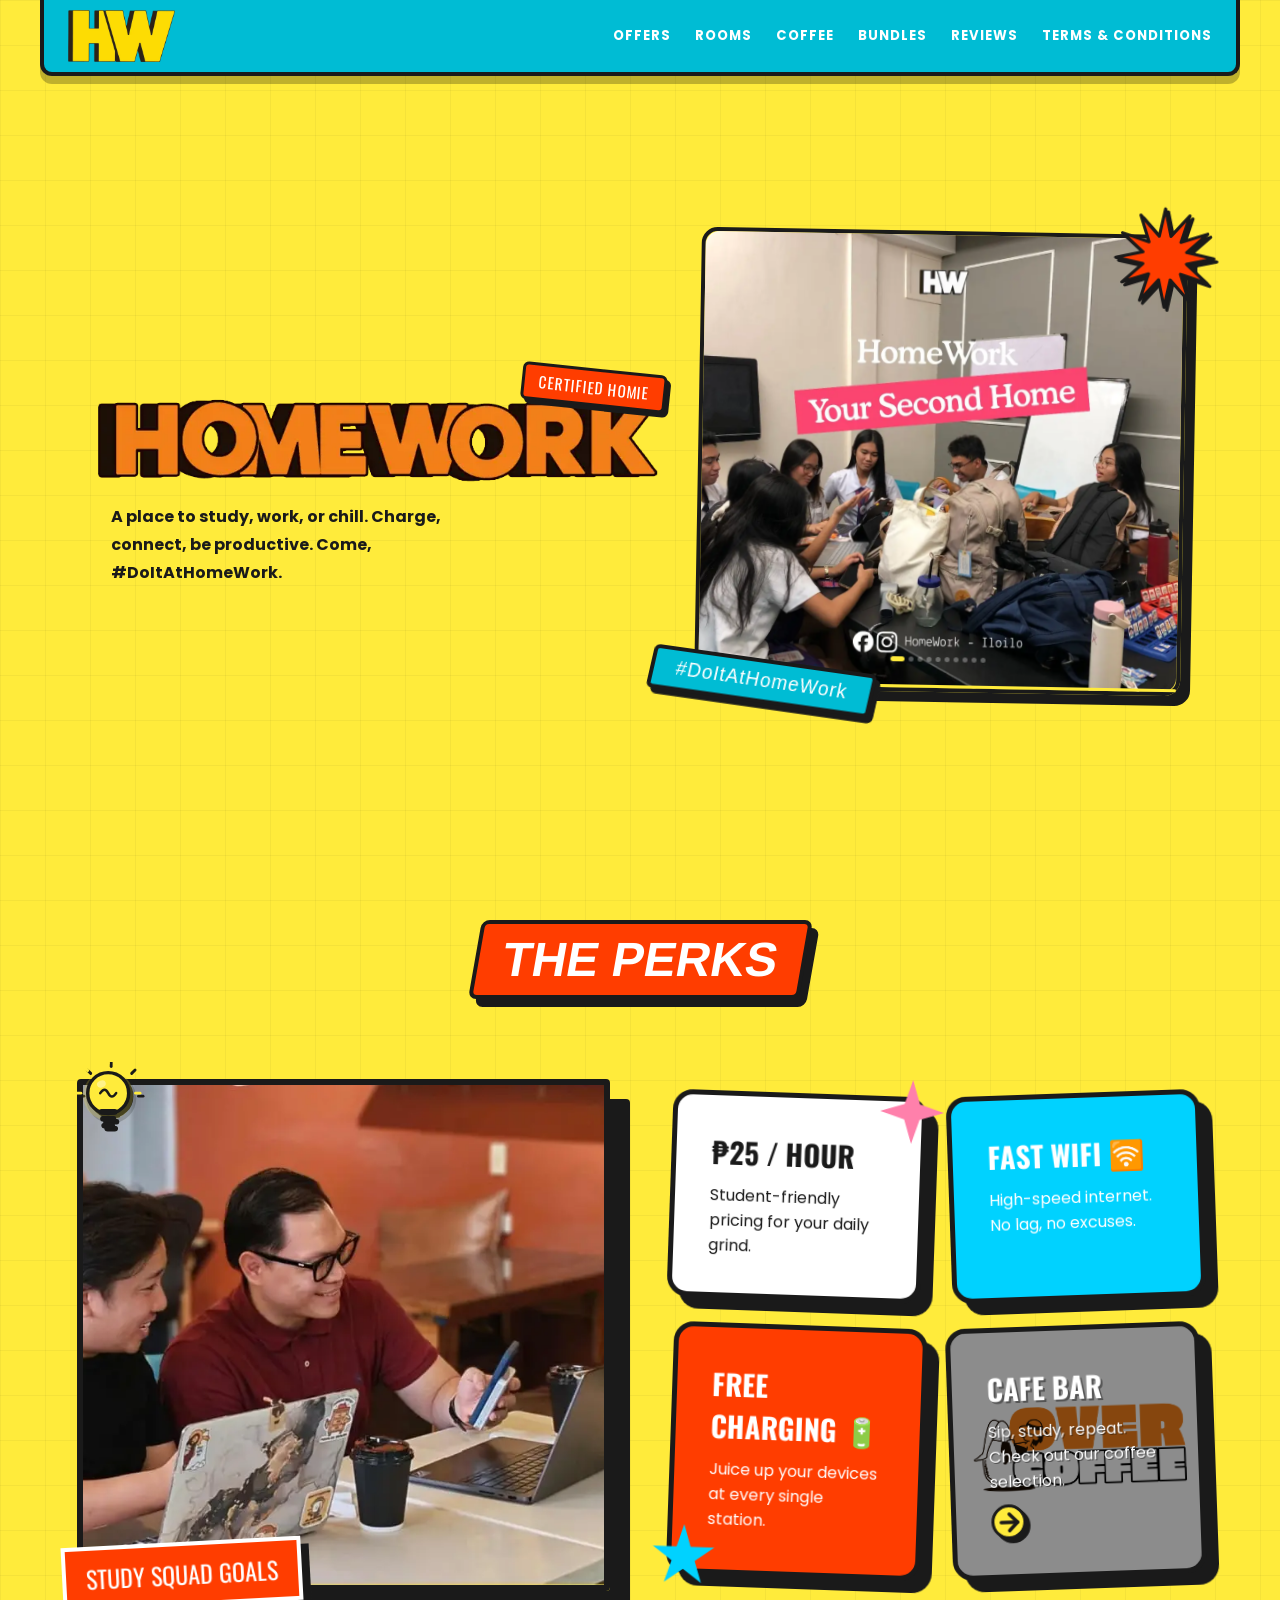
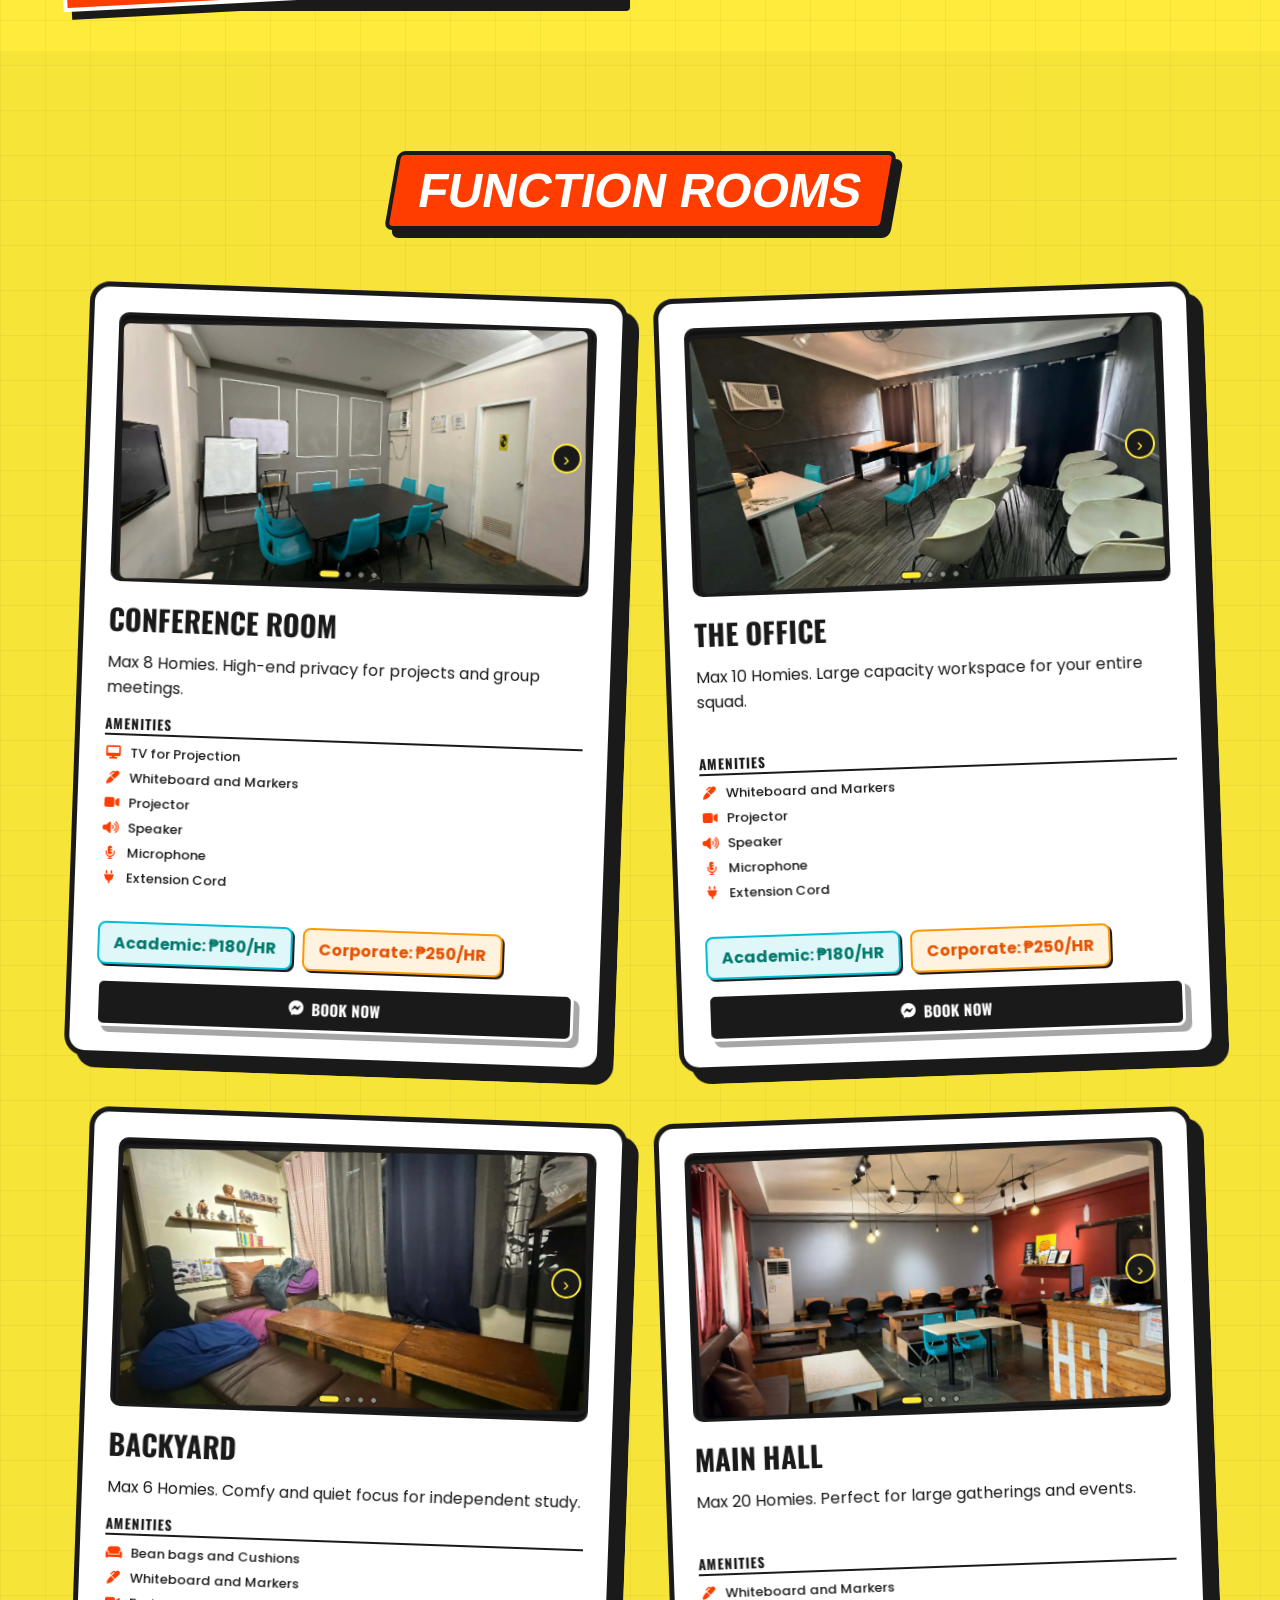
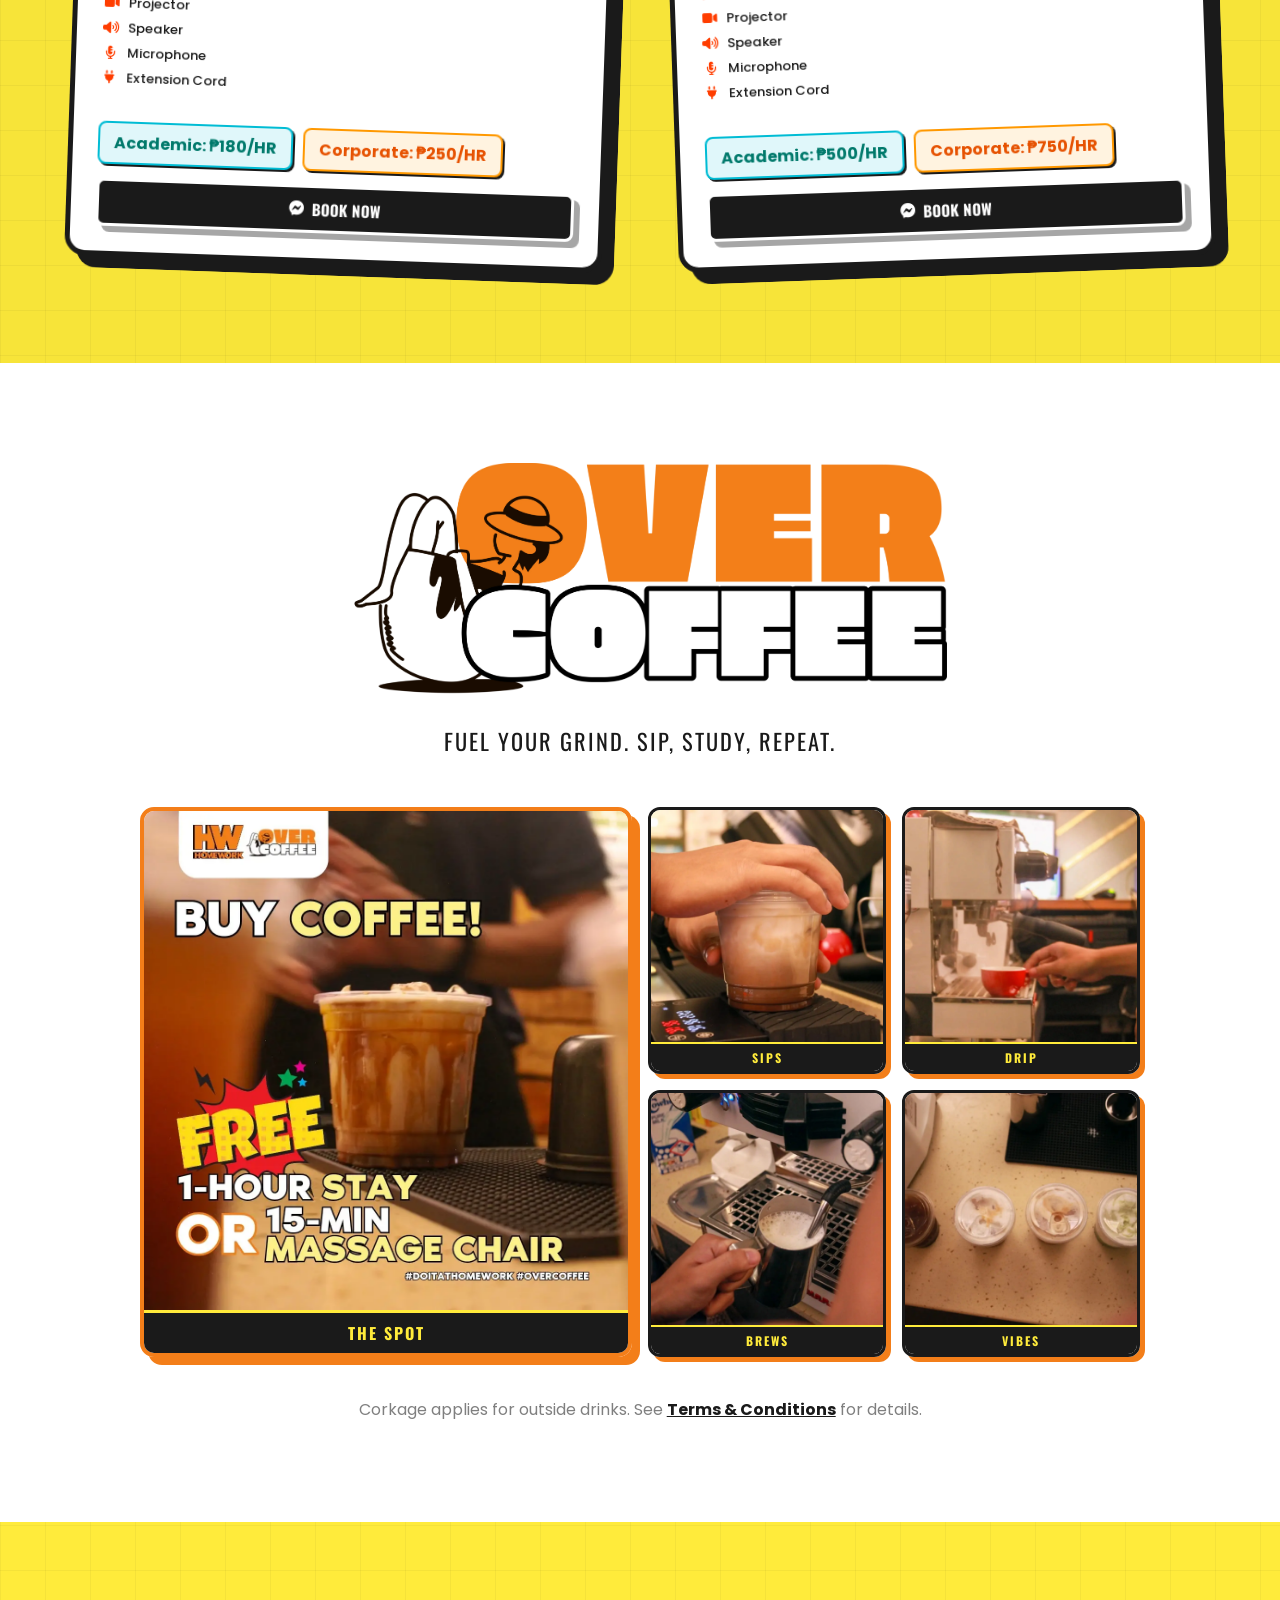
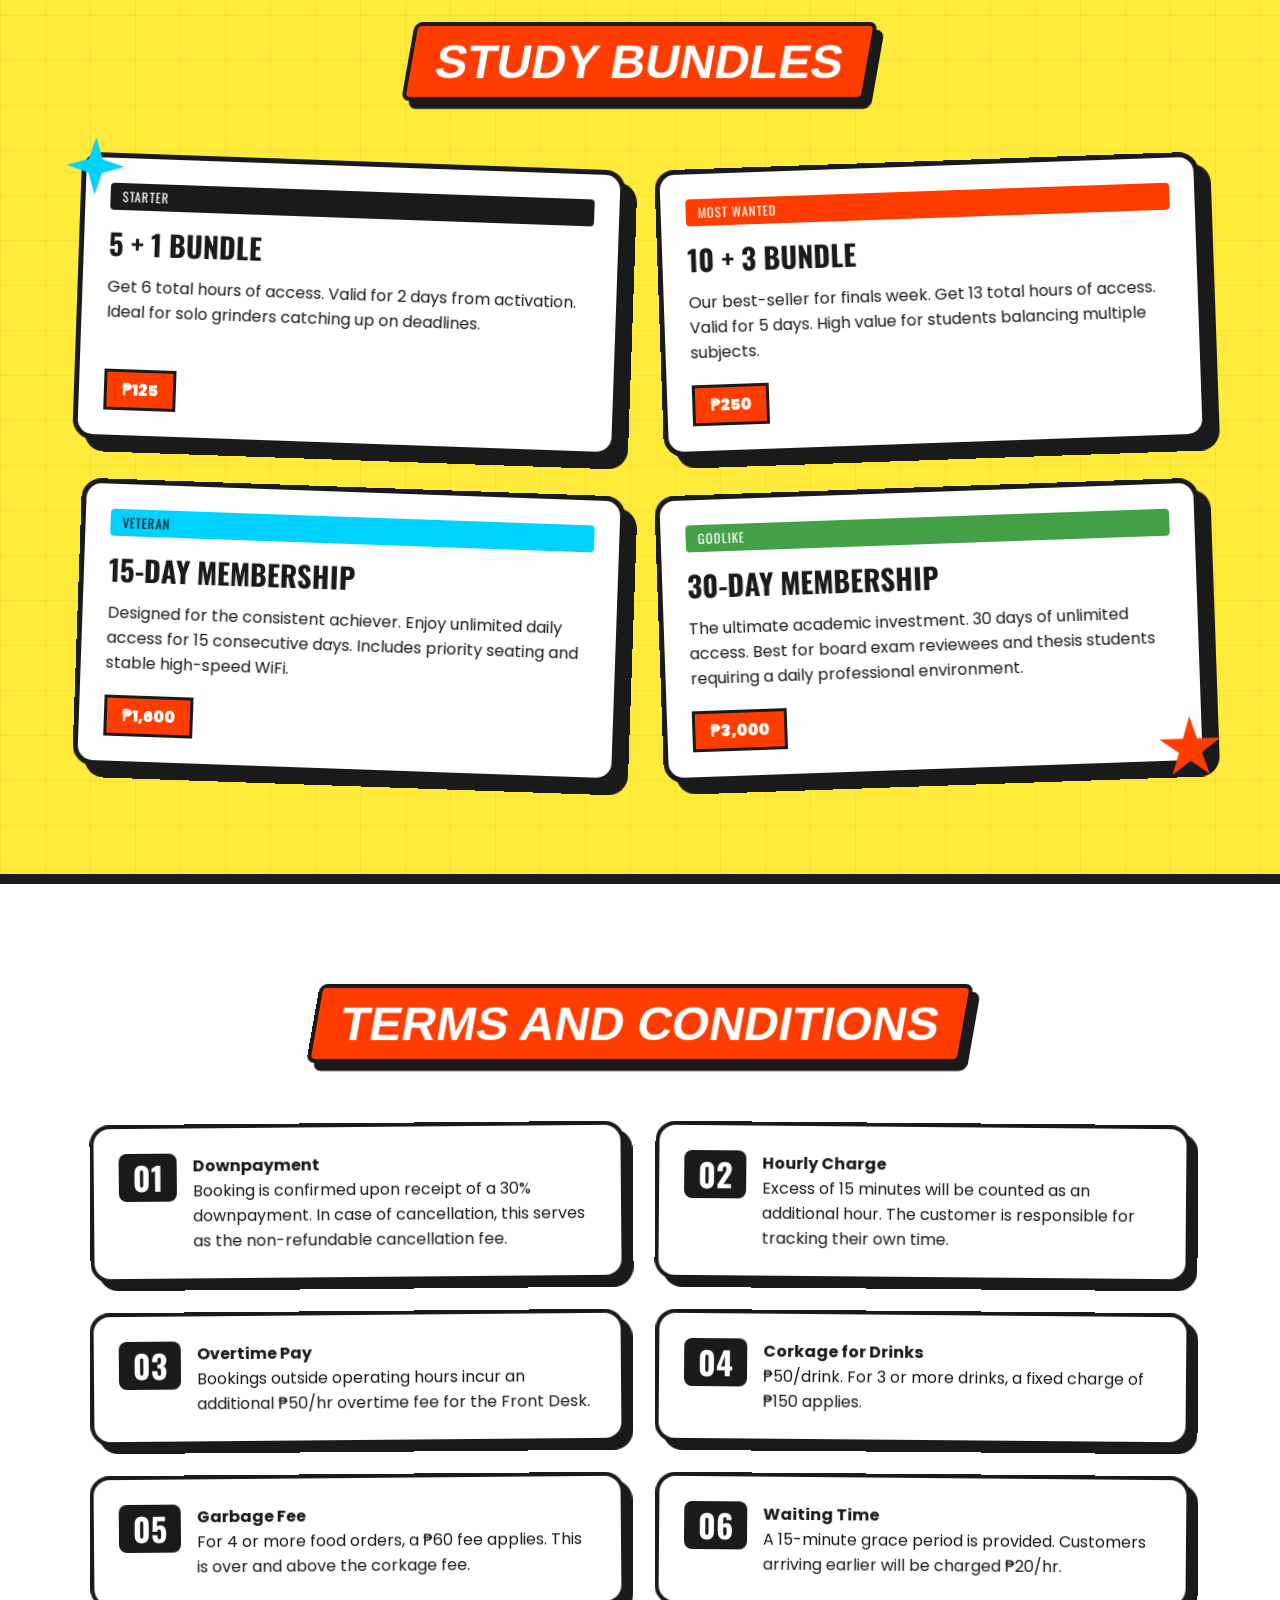
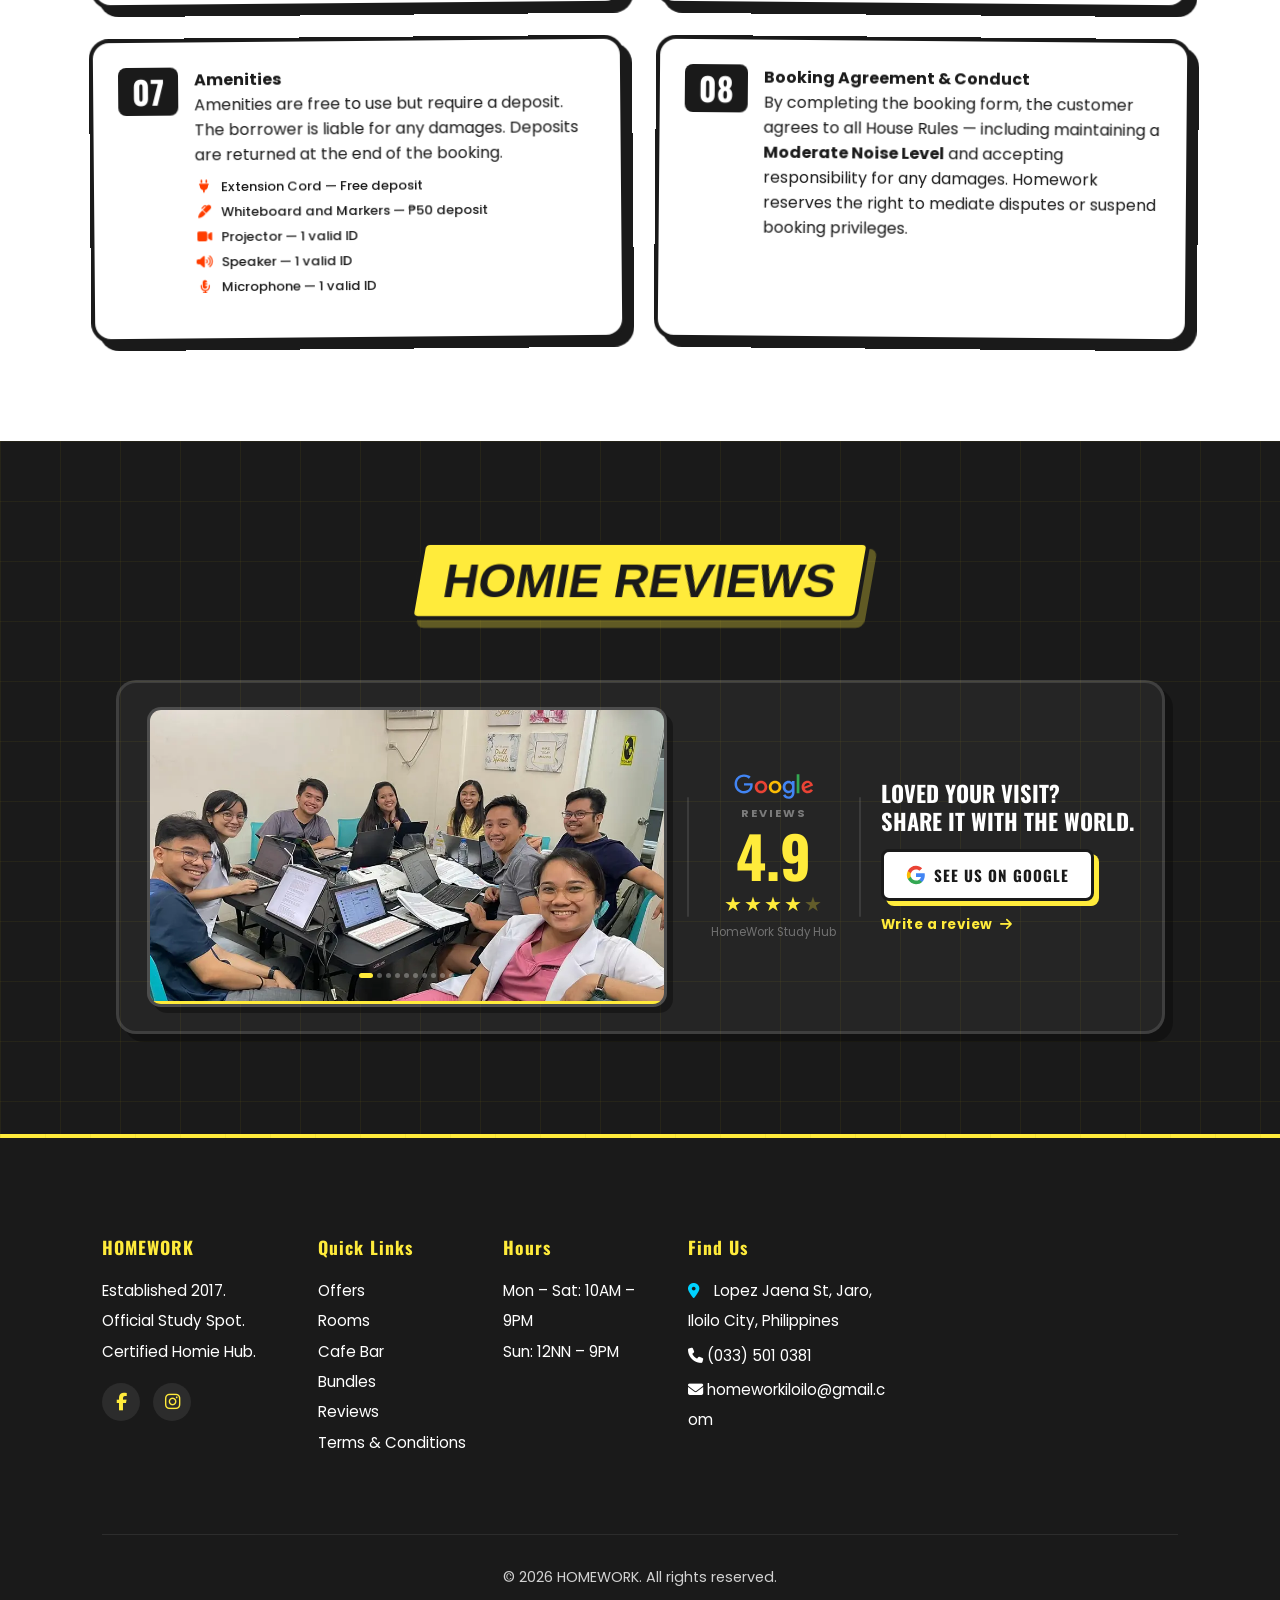
==== index.html @ d554a306 "test: book now links" ====
<!DOCTYPE html>
<html lang="en">
<head>
    <meta charset="UTF-8">
    <meta name="viewport" content="width=device-width, initial-scale=1.0">
    <title>HomeWork Iloilo | Study Hub & Work Space</title>
 
    <!-- SEO -->
    <meta name="description" content="HomeWork Iloilo — Your official study spot in Jaro, Iloilo City. ₱25/hr WiFi, function rooms, study bundles, and cafe bar. Open Mon–Sat 10AM–9PM.">
    <meta name="keywords" content="study hub Iloilo, study cafe Iloilo, function room Jaro, HomeWork Iloilo, study spot Iloilo">
    <meta name="robots" content="index, follow">
    <meta name="theme-color" content="#ffeb3b">
    <link rel="canonical" href="https://homeworkiloilo.netlify.app/">
 
    <!-- Open Graph -->
    <meta property="og:title" content="HomeWork Iloilo | Study Hub & Work Space — Jaro, Iloilo City">
    <meta property="og:description" content="Your official study spot in Jaro, Iloilo City. ₱25/hr, fiber WiFi, function rooms & cafe bar.">
    <meta property="og:url" content="https://homeworkiloilo.netlify.app/">
    <meta property="og:type" content="website">
    <meta property="og:image" content="https://homeworkiloilo.netlify.app/img/perks.webp">
    <meta property="og:image:width" content="1200">
    <meta property="og:image:height" content="630">
 
    <!-- WebP for Chromium browsers (Brave, Chrome, Edge) -->
    <link rel="icon" href="img/favicon-192.webp" type="image/webp" sizes="192x192">
    <!-- PNG fallback for Firefox and Safari -->
    <link rel="icon" href="img/favicon-192.png" type="image/png" sizes="192x192">
    <!-- Apple devices home screen -->
    <link rel="apple-touch-icon" href="img/favicon-180.png">

    <!-- Fonts & Styles -->
    <link rel="preconnect" href="https://fonts.googleapis.com">
    <link rel="preconnect" href="https://fonts.gstatic.com" crossorigin>
    <link rel="preconnect" href="https://cdnjs.cloudflare.com">
    <link href="https://fonts.googleapis.com/css2?family=Oswald:wght@700&family=Poppins:wght@400;700;900&display=swap" rel="stylesheet">
    <link rel="stylesheet" href="style.css">
    <link rel="stylesheet" href="https://cdnjs.cloudflare.com/ajax/libs/font-awesome/6.4.0/css/all.min.css">
    <link rel="preload" as="image" href="img/hero1.webp">

    <!-- Schema.org Structured Data -->
    <script type="application/ld+json">
    {
      "@context": "https://schema.org",
      "@type": "LocalBusiness",
      "name": "HomeWork Study Hub",
      "image": "https://homeworkiloilo.netlify.app/img/perks.webp",
      "url": "https://homeworkiloilo.netlify.app/",
      "telephone": "(033) 501 0381",
      "address": {
        "@type": "PostalAddress",
        "streetAddress": "Lopez Jaena St",
        "addressLocality": "Jaro",
        "addressRegion": "Iloilo City",
        "addressCountry": "PH"
      },
      "openingHours": ["Mo-Sa 10:00-21:00", "Su 12:00-21:00"],
      "priceRange": "₱",
      "aggregateRating": {
        "@type": "AggregateRating",
        "reviewCount": "164",
        "ratingValue": "4.9",
        "bestRating": "5"
      },
      "sameAs": [
        "https://www.facebook.com/HomeWorkIloilo/",
        "https://www.instagram.com/homeworkiloilo"
      ]
    }
    </script>
</head>
<body>
 
    <!-- ═══ UNIFIED HEADER BAR ═══ -->
    <header class="site-header">
        <div class="header-inner">
            <a href="#" class="main-logo-link"><img src="img/logo.webp" alt="Homework Iloilo" class="main-logo-img" width="160" height="50"></a>
 
            <!-- Hamburger (mobile only) -->
            <button class="nav-toggle" aria-label="Toggle navigation" aria-expanded="false">
                <span></span><span></span><span></span>
            </button>
 
            <!-- Desktop nav links -->
            <nav class="nav-container">
                <a href="#offers">Offers</a>
                <a href="#rooms">Rooms</a>
                <a href="#cafe">Coffee</a>
                <a href="#bundles">Bundles</a>
                <a href="#reviews">Reviews</a>
                <a href="#terms">Terms &amp; Conditions</a>
            </nav>
        </div>
    </header>
 
    <!-- ═══ HERO ═══ -->
    <section class="hero">
 
        <!-- Left: text panel -->
        <div class="hero-text-panel">
            <div class="title-wrapper">
                <img src="img/homework-title.webp" alt="HOMEWORK" class="certified-title-img" fetchpriority="high" width="600" height="180">
                <span class="sub-badge">Certified Homie</span>
            </div>
            <p class="hero-description">A place to study, work, or chill. Charge, connect, be productive. Come, #DoItAtHomeWork.</p>
        </div>
 
        <!-- Right: hero carousel (reuses homie-carousel JS automatically) -->
        <div class="hero-carousel-panel">
            <div class="homie-carousel hero-carousel">
                <!-- 12-pointed star deco — pinned to top-right corner of carousel -->
                <svg class="deco deco-star-12" aria-hidden="true" viewBox="0 0 100 100" xmlns="http://www.w3.org/2000/svg">
                    <polygon points="50.0,2.0 55.7,28.7 74.0,8.4 65.6,34.4 91.6,26.0 71.3,44.3 98.0,50.0 71.3,55.7 91.6,74.0 65.6,65.6 74.0,91.6 55.7,71.3 50.0,98.0 44.3,71.3 26.0,91.6 34.4,65.6 8.4,74.0 28.7,55.7 2.0,50.0 28.7,44.3 8.4,26.0 34.4,34.4 26.0,8.4 44.3,28.7" fill="#ff3d00" stroke="#1a1a1a" stroke-width="3" stroke-linejoin="round"/>
                </svg>
                <div class="homie-car-track-wrap">
                    <div class="homie-car-track">
                        <div class="homie-car-slide"><img src="img/hero1.webp" alt="HomeWork Homie 1" fetchpriority="high" width="800" height="1000"></div>
                        <div class="homie-car-slide"><img src="img/hero2.webp" alt="HomeWork Homie 2" loading="lazy" width="800" height="1000"></div>
                        <div class="homie-car-slide"><img src="img/hero3.webp" alt="HomeWork Homie 3" loading="lazy" width="800" height="1000"></div>
                        <div class="homie-car-slide"><img src="img/hero4.webp" alt="HomeWork Homie 4" loading="lazy" width="800" height="1000"></div>
                        <div class="homie-car-slide"><img src="img/hero5.webp" alt="HomeWork Homie 5" loading="lazy" width="800" height="1000"></div>
                        <div class="homie-car-slide"><img src="img/hero6.webp" alt="HomeWork Homie 6" loading="lazy" width="800" height="1000"></div>
                        <div class="homie-car-slide"><img src="img/hero7.webp" alt="HomeWork Homie 7" loading="lazy" width="800" height="1000"></div>
                        <div class="homie-car-slide"><img src="img/hero8.webp" alt="HomeWork Homie 8" loading="lazy" width="800" height="1000"></div>
                        <div class="homie-car-slide"><img src="img/hero9.webp" alt="HomeWork Homie 9" loading="lazy" width="800" height="1000"></div>
                        <div class="homie-car-slide"><img src="img/hero10.webp" alt="HomeWork Homie 10" loading="lazy" width="800" height="1000"></div>
                    </div>
                </div>
                <button class="homie-car-btn homie-car-prev" aria-label="Previous photo">&#8249;</button>
                <button class="homie-car-btn homie-car-next" aria-label="Next photo">&#8250;</button>
                <div class="homie-car-dots"></div>
                <p class="hero-subtitle">#DoItAtHomeWork</p>
            </div>
        </div>
 
    </section>
 
 
    <!-- ═══ OFFERS / PERKS ═══ -->
    <section id="offers">
        <div class="section-title-wrap"><h2 class="section-title">THE PERKS</h2></div>
        <div class="perks-container">
            <div class="featured-perks-img slide-in slide-from-left">
                <img src="img/perks.webp" alt="Study Squad" loading="lazy" width="800" height="600">
                <div class="img-caption-tag">STUDY SQUAD GOALS</div>
                <!-- Lightbulb deco — top-right of featured image -->
                <svg class="deco deco-bulb" aria-hidden="true" viewBox="0 0 60 90" xmlns="http://www.w3.org/2000/svg">
                    <ellipse cx="30" cy="32" rx="22" ry="22" fill="#ffeb3b" opacity="0.2"/>
                    <ellipse cx="30" cy="30" rx="18" ry="18" fill="#ffeb3b" stroke="#1a1a1a" stroke-width="3"/>
                    <path d="M23 30 Q27 24 30 30 Q33 36 37 30" fill="none" stroke="#1a1a1a" stroke-width="2.2" stroke-linecap="round"/>
                    <rect x="22" y="44" width="16" height="5" rx="2" fill="#1a1a1a"/>
                    <rect x="23" y="50" width="14" height="5" rx="2" fill="#1a1a1a"/>
                    <rect x="24" y="56" width="12" height="5" rx="3" fill="#1a1a1a"/>
                    <ellipse cx="24" cy="22" rx="4" ry="3" fill="white" opacity="0.4" transform="rotate(-20 24 22)"/>
                    <line x1="30" y1="4"  x2="30" y2="0"  stroke="#ffeb3b" stroke-width="2.5" stroke-linecap="round"/>
                    <line x1="48" y1="10" x2="51" y2="7"  stroke="#ffeb3b" stroke-width="2.5" stroke-linecap="round"/>
                    <line x1="54" y1="30" x2="58" y2="30" stroke="#ffeb3b" stroke-width="2.5" stroke-linecap="round"/>
                    <line x1="12" y1="10" x2="9"  y2="7"  stroke="#ffeb3b" stroke-width="2.5" stroke-linecap="round"/>
                    <line x1="6"  y1="30" x2="2"  y2="30" stroke="#ffeb3b" stroke-width="2.5" stroke-linecap="round"/>
                </svg>
            </div>
            <div class="perks-grid">
                <div class="sticker-card slide-in slide-from-right delay-1">
                    <div class="deco deco-s1" aria-hidden="true"></div>
                    <h3>₱25 / Hour</h3>
                    <p>Student-friendly pricing for your daily grind.</p>
                </div>
                <div class="sticker-card cyan-card slide-in slide-from-right delay-2">
                    <h3>Fast WiFi 🛜</h3>
                    <p>High-speed internet. No lag, no excuses.</p>
                </div>
                <div class="sticker-card red-card slide-in slide-from-right delay-3">
                    <div class="deco deco-s2" aria-hidden="true"></div>
                    <h3>Free Charging 🔋</h3>
                    <p>Juice up your devices at every single station.</p>
                </div>
                <a href="#cafe" class="sticker-card cafe-bar-card slide-in slide-from-right delay-4">
                    <div class="cafe-bar-content">
                        <span class="cafe-bar-label">Cafe Bar</span>
                        <p>Sip, study, repeat. Check out our coffee selection.</p>
                        <span class="cafe-bar-arrow" aria-label="Go to Cafe Bar section">
                            <svg viewBox="0 0 24 24" width="28" height="28" fill="none" stroke="currentColor" stroke-width="3" stroke-linecap="round" stroke-linejoin="round">
                                <line x1="5" y1="12" x2="19" y2="12"/>
                                <polyline points="12 5 19 12 12 19"/>
                            </svg>
                        </span>
                    </div>
                </a>
            </div>
        </div>
    </section>
 
    <!-- ═══ FUNCTION ROOMS ═══ -->
    <section id="rooms" class="spaces-bg">
        <div class="section-title-wrap"><h2 class="section-title">FUNCTION ROOMS</h2></div>
 
        <div class="rooms-grid">
 
                    <div class="sticker-card room-card slide-in slide-from-right delay-2">
                        <div class="img-carousel">
                            <button class="img-car-btn img-car-prev" aria-label="Previous image">&#8249;</button>
                            <div class="img-car-track-wrap">
                                <div class="img-car-track">
                                    <img loading="lazy" src="img/conference.webp"  alt="Conference Room 1" width="800" height="600">
                                    <img loading="lazy" src="img/conference2.webp" alt="Conference Room 2" width="800" height="600">
                                    <img loading="lazy" src="img/conference3.webp" alt="Conference Room 3" width="800" height="600">
                                    <img loading="lazy" src="img/conference4.webp" alt="Conference Room 4" width="800" height="600">
                                </div>
                            </div>
                            <button class="img-car-btn img-car-next" aria-label="Next image">&#8250;</button>
                            <div class="img-car-dots"></div>
                        </div>
                        <h3>Conference Room</h3>
                        <p>Max 8 Homies. High-end privacy for projects and group meetings.</p>
                        <h4 class="amenities-title">Amenities</h4>
                        <ul class="amenities-list">
                            <li><i class="fas fa-desktop"></i> TV for Projection</li>
                            <li><i class="fas fa-marker"></i> Whiteboard and Markers</li>
                            <li><i class="fas fa-video"></i> Projector</li>
                            <li><i class="fas fa-volume-up"></i> Speaker</li>
                            <li><i class="fas fa-microphone-alt"></i> Microphone</li>
                            <li><i class="fas fa-plug"></i> Extension Cord</li>
                        </ul>
                        <div class="price-row">
                            <div class="price-tag academic-rate">Academic: &#x20B1;180/HR</div>
                            <div class="price-tag corporate-rate">Corporate: &#x20B1;250/HR</div>
                        </div>
                        <a class="book-now-btn" href="https://m.me/HomeWorkIloilo" target="_blank" rel="noopener noreferrer"><i class="fab fa-facebook-messenger"></i> BOOK NOW</a>
                    </div>
 
                    <div class="sticker-card room-card slide-in slide-from-right delay-2" data-index="1">
                        <div class="img-carousel">
                            <button class="img-car-btn img-car-prev" aria-label="Previous image">&#8249;</button>
                            <div class="img-car-track-wrap">
                                <div class="img-car-track">
                                    <img loading="lazy" src="img/office.webp"  alt="The Office 1" width="800" height="600">
                                    <img loading="lazy" src="img/office2.webp" alt="The Office 2" width="800" height="600">
                                    <img loading="lazy" src="img/office3.webp" alt="The Office 3" width="800" height="600">
                                    <img loading="lazy" src="img/office4.webp" alt="The Office 4" width="800" height="600">
                                </div>
                            </div>
                            <button class="img-car-btn img-car-next" aria-label="Next image">&#8250;</button>
                            <div class="img-car-dots"></div>
                        </div>
                        <h3>The Office</h3>
                        <p>Max 10 Homies. Large capacity workspace for your entire squad.</p>
                        <h4 class="amenities-title">Amenities</h4>
                        <ul class="amenities-list">
                            <li><i class="fas fa-marker"></i> Whiteboard and Markers</li>
                            <li><i class="fas fa-video"></i> Projector</li>
                            <li><i class="fas fa-volume-up"></i> Speaker</li>
                            <li><i class="fas fa-microphone-alt"></i> Microphone</li>
                            <li><i class="fas fa-plug"></i> Extension Cord</li>
                        </ul>
                        <div class="price-row">
                            <div class="price-tag academic-rate">Academic: &#x20B1;180/HR</div>
                            <div class="price-tag corporate-rate">Corporate: &#x20B1;250/HR</div>
                        </div>
                        <a class="book-now-btn" href="https://m.me/HomeWorkIloilo" target="_blank" rel="noopener noreferrer"><i class="fab fa-facebook-messenger"></i> BOOK NOW</a>
                    </div>
 
                    <div class="sticker-card room-card slide-in slide-from-left delay-2" data-index="2">
                        <div class="img-carousel">
                            <button class="img-car-btn img-car-prev" aria-label="Previous image">&#8249;</button>
                            <div class="img-car-track-wrap">
                                <div class="img-car-track">
                                    <img loading="lazy" src="img/backyard.webp"  alt="Backyard 1" width="800" height="600">
                                    <img loading="lazy" src="img/backyard2.webp" alt="Backyard 2" width="800" height="600">
                                    <img loading="lazy" src="img/backyard3.webp" alt="Backyard 3" width="800" height="600">
                                    <img loading="lazy" src="img/backyard4.webp" alt="Backyard 4" width="800" height="600">
                                </div>
                            </div>
                            <button class="img-car-btn img-car-next" aria-label="Next image">&#8250;</button>
                            <div class="img-car-dots"></div>
                        </div>
                        <h3>Backyard</h3>
                        <p>Max 6 Homies. Comfy and quiet focus for independent study.</p>
                        <h4 class="amenities-title">Amenities</h4>
                        <ul class="amenities-list">
                            <li><i class="fas fa-couch"></i> Bean bags and Cushions</li>
                            <li><i class="fas fa-marker"></i> Whiteboard and Markers</li>
                            <li><i class="fas fa-video"></i> Projector</li>
                            <li><i class="fas fa-volume-up"></i> Speaker</li>
                            <li><i class="fas fa-microphone-alt"></i> Microphone</li>
                            <li><i class="fas fa-plug"></i> Extension Cord</li>
                        </ul>
                        <div class="price-row">
                            <div class="price-tag academic-rate">Academic: &#x20B1;180/HR</div>
                            <div class="price-tag corporate-rate">Corporate: &#x20B1;250/HR</div>
                        </div>
                        <a class="book-now-btn" href="https://m.me/HomeWorkIloilo" target="_blank" rel="noopener noreferrer"><i class="fab fa-facebook-messenger"></i> BOOK NOW</a>
                    </div>
 
                    <div class="sticker-card room-card slide-in slide-from-left delay-2" data-index="3">
                        <div class="img-carousel">
                            <button class="img-car-btn img-car-prev" aria-label="Previous image">&#8249;</button>
                            <div class="img-car-track-wrap">
                                <div class="img-car-track">
                                    <img loading="lazy" src="img/mainhall.webp"  alt="Main Hall 1" width="800" height="600">
                                    <img loading="lazy" src="img/mainhall2.webp" alt="Main Hall 2" width="800" height="600">
                                    <img loading="lazy" src="img/mainhall3.webp" alt="Main Hall 3" width="800" height="600">
                                    <img loading="lazy" src="img/mainhall4.webp" alt="Main Hall 4" width="800" height="600">
                                </div>
                            </div>
                            <button class="img-car-btn img-car-next" aria-label="Next image">&#8250;</button>
                            <div class="img-car-dots"></div>
                        </div>
                        <h3>Main Hall</h3>
                        <p>Max 20 Homies. Perfect for large gatherings and events.</p>
                        <h4 class="amenities-title">Amenities</h4>
                        <ul class="amenities-list">
                            <li><i class="fas fa-marker"></i> Whiteboard and Markers</li>
                            <li><i class="fas fa-video"></i> Projector</li>
                            <li><i class="fas fa-volume-up"></i> Speaker</li>
                            <li><i class="fas fa-microphone-alt"></i> Microphone</li>
                            <li><i class="fas fa-plug"></i> Extension Cord</li>
                        </ul>
                        <div class="price-row">
                            <div class="price-tag academic-rate">Academic: &#x20B1;500/HR</div>
                            <div class="price-tag corporate-rate">Corporate: &#x20B1;750/HR</div>
                        </div>
                        <a class="book-now-btn" href="https://m.me/HomeWorkIloilo" target="_blank" rel="noopener noreferrer"><i class="fab fa-facebook-messenger"></i> BOOK NOW</a>
                    </div>
 
        </div><!-- /.rooms-grid -->
 
    </section>
    <!-- ═══ CAFE BAR ═══ -->
    <section id="cafe" class="cafe-section">
        <div class="section-title-wrap"><img src="img/cafe.webp" alt="CAFE BAR" class="cafe-title-img" width="400" height="120"></div>
        <p class="cafe-tagline slide-in slide-from-bottom">Fuel your grind. Sip, study, repeat.</p>
 
        <div class="cafe-gallery">
            <div class="cafe-gallery-main slide-in slide-from-left">
                <img loading="lazy" src="img/cafe1.webp" alt="Cafe Bar drinks" width="800" height="600">
                <div class="cafe-img-label">THE SPOT</div>
            </div>
            <div class="cafe-gallery-grid">
                <div class="cafe-gallery-item slide-in slide-from-right delay-1">
                    <img loading="lazy" src="img/cafe2.webp" alt="Coffee drinks" width="400" height="300">
                    <div class="cafe-img-label">SIPS</div>
                </div>
                <div class="cafe-gallery-item slide-in slide-from-right delay-2">
                    <img loading="lazy" src="img/cafe3.webp" alt="Cafe snacks" width="400" height="300">
                    <div class="cafe-img-label">DRIP</div>
                </div>
                <div class="cafe-gallery-item slide-in slide-from-right delay-3">
                    <img loading="lazy" src="img/cafe4.webp" alt="Study drinks" width="400" height="300">
                    <div class="cafe-img-label">BREWS</div>
                </div>
                <div class="cafe-gallery-item slide-in slide-from-right delay-4">
                    <img loading="lazy" src="img/cafe5.webp" alt="Cafe vibes" width="400" height="300">
                    <div class="cafe-img-label">VIBES</div>
                </div>
            </div>
        </div>
 
        <div class="cafe-cta slide-in slide-from-bottom">
            <p>Corkage applies for outside drinks. See <a href="#terms">Terms &amp; Conditions</a> for details.</p>
        </div>
    </section>
 
    <!-- ═══ STUDY BUNDLES ═══ -->
    <section id="bundles">
        <div class="section-title-wrap"><h2 class="section-title">STUDY BUNDLES</h2></div>
        <div class="sticker-grid">
 
            <div class="sticker-card slide-in slide-from-left delay-1">
                <div class="deco deco-s3" aria-hidden="true"></div>
                <div class="bundle-badge">STARTER</div>
                <h3>5 + 1 Bundle</h3>
                <p>Get 6 total hours of access. Valid for 2 days from activation. Ideal for solo grinders catching up on deadlines.</p>
                <div class="price-tag">₱125</div>
            </div>
 
            <div class="sticker-card slide-in slide-from-right delay-2">
                <div class="bundle-badge red-badge">MOST WANTED</div>
                <h3>10 + 3 Bundle</h3>
                <p>Our best-seller for finals week. Get 13 total hours of access. Valid for 5 days. High value for students balancing multiple subjects.</p>
                <div class="price-tag">₱250</div>
            </div>
 
            <div class="sticker-card slide-in slide-from-left delay-3">
                <div class="bundle-badge cyan-badge">VETERAN</div>
                <h3>15-Day Membership</h3>
                <p>Designed for the consistent achiever. Enjoy unlimited daily access for 15 consecutive days. Includes priority seating and stable high-speed WiFi.</p>
                <div class="price-tag">₱1,600</div>
            </div>
 
            <div class="sticker-card slide-in slide-from-right delay-4">
                <div class="deco deco-s1" aria-hidden="true"></div>
                <div class="bundle-badge green-badge">GODLIKE</div>
                <h3>30-Day Membership</h3>
                <p>The ultimate academic investment. 30 days of unlimited access. Best for board exam reviewees and thesis students requiring a daily professional environment.</p>
                <div class="price-tag">₱3,000</div>
            </div>
 
        </div>
    </section>
 
    <!-- ═══ TERMS & CONDITIONS ═══ -->
    <section id="terms" class="terms-bg">
        <div class="section-title-wrap"><h2 class="section-title">TERMS AND CONDITIONS</h2></div>
        <div class="terms-container">
 
            <!-- Row 1 -->
            <div class="term-item slide-in slide-from-bottom delay-1">
                <span class="term-number">01</span>
                <div>
                    <strong>Downpayment</strong>
                    <p>Booking is confirmed upon receipt of a 30% downpayment. In case of cancellation, this serves as the non-refundable cancellation fee.</p>
                </div>
            </div>
            <div class="term-item slide-in slide-from-bottom delay-2">
                <span class="term-number">02</span>
                <div>
                    <strong>Hourly Charge</strong>
                    <p>Excess of 15 minutes will be counted as an additional hour. The customer is responsible for tracking their own time.</p>
                </div>
            </div>
 
            <!-- Row 2 -->
            <div class="term-item slide-in slide-from-bottom delay-1">
                <span class="term-number">03</span>
                <div>
                    <strong>Overtime Pay</strong>
                    <p>Bookings outside operating hours incur an additional ₱50/hr overtime fee for the Front Desk.</p>
                </div>
            </div>
            <div class="term-item slide-in slide-from-bottom delay-2">
                <span class="term-number">04</span>
                <div>
                    <strong>Corkage for Drinks</strong>
                    <p>₱50/drink. For 3 or more drinks, a fixed charge of ₱150 applies.</p>
                </div>
            </div>
 
            <!-- Row 3 -->
            <div class="term-item slide-in slide-from-bottom delay-1">
                <span class="term-number">05</span>
                <div>
                    <strong>Garbage Fee</strong>
                    <p>For 4 or more food orders, a ₱60 fee applies. This is over and above the corkage fee.</p>
                </div>
            </div>
            <div class="term-item slide-in slide-from-bottom delay-2">
                <span class="term-number">06</span>
                <div>
                    <strong>Waiting Time</strong>
                    <p>A 15-minute grace period is provided. Customers arriving earlier will be charged ₱20/hr.</p>
                </div>
            </div>
 
            <!-- Row 4 -->
            <div class="term-item slide-in slide-from-bottom delay-1">
                <span class="term-number">07</span>
                <div>
                    <strong>Amenities</strong>
                    <p>Amenities are free to use but require a deposit. The borrower is liable for any damages. Deposits are returned at the end of the booking.</p>
                    <ul class="amenities-list amenities-list--spaced">
                        <li><i class="fas fa-plug"></i> Extension Cord — Free deposit</li>
                        <li><i class="fas fa-marker"></i> Whiteboard and Markers — ₱50 deposit</li>
                        <li><i class="fas fa-video"></i> Projector — 1 valid ID</li>
                        <li><i class="fas fa-volume-up"></i> Speaker — 1 valid ID</li>
                        <li><i class="fas fa-microphone-alt"></i> Microphone — 1 valid ID</li>
                    </ul>
                </div>
            </div>
            <div class="term-item slide-in slide-from-bottom delay-2">
                <span class="term-number">08</span>
                <div>
                    <strong>Booking Agreement &amp; Conduct</strong>
                    <p>By completing the booking form, the customer agrees to all House Rules — including maintaining a <strong>Moderate Noise Level</strong> and accepting responsibility for any damages. Homework reserves the right to mediate disputes or suspend booking privileges.</p>
                </div>
            </div>
 
        </div>
    </section>
<!-- ═══ REVIEWS ═══ -->
    <section id="reviews" class="reviews-bg">
        <div class="section-title-wrap"><h2 class="section-title">HOMIE REVIEWS</h2></div>
 
        <div class="google-badge-wrap slide-in slide-from-bottom">
            <div class="google-badge-card">
 
                <!-- ── Customer photo carousel ── -->
                <div class="homie-carousel">
                    <div class="homie-car-track-wrap">
                        <div class="homie-car-track">
                            <div class="homie-car-slide"><img loading="lazy" src="img/homie1.webp" alt="Homie 1" width="600" height="600"></div>
                            <div class="homie-car-slide"><img loading="lazy" src="img/homie2.webp" alt="Homie 2" width="600" height="600"></div>
                            <div class="homie-car-slide"><img loading="lazy" src="img/homie3.webp" alt="Homie 3" width="600" height="600"></div>
                            <div class="homie-car-slide"><img loading="lazy" src="img/homie4.webp" alt="Homie 4" width="600" height="600"></div>
                            <div class="homie-car-slide"><img loading="lazy" src="img/homie5.webp" alt="Homie 5" width="600" height="600"></div>
                            <div class="homie-car-slide"><img loading="lazy" src="img/homie6.webp" alt="Homie 6" width="600" height="600"></div>
                            <div class="homie-car-slide"><img loading="lazy" src="img/homie7.webp" alt="Homie 7" width="600" height="600"></div>
                            <div class="homie-car-slide"><img loading="lazy" src="img/homie8.webp" alt="Homie 8" width="600" height="600"></div>
                            <div class="homie-car-slide"><img loading="lazy" src="img/homie9.webp" alt="Homie 9" width="600" height="600"></div>
                            <div class="homie-car-slide"><img loading="lazy" src="img/homie10.webp" alt="Homie 10" width="600" height="600"></div>
                        </div>
                    </div>
                    <button class="homie-car-btn homie-car-prev" aria-label="Previous photo">&#8249;</button>
                    <button class="homie-car-btn homie-car-next" aria-label="Next photo">&#8250;</button>
                    <div class="homie-car-dots"></div>
                </div>
 
                <div class="google-badge-divider"></div>
 
                <!-- Left: branding + score -->
                <div class="google-badge-left">
                    <svg class="google-full-logo" viewBox="0 0 74 24" xmlns="http://www.w3.org/2000/svg" aria-label="Google">
                        <path d="M9.24 8.19v2.46h5.88c-.18 1.38-.64 2.47-1.35 3.19-.86.87-2.21 1.82-4.53 1.82-3.61 0-6.43-2.91-6.43-6.52s2.82-6.52 6.43-6.52c1.95 0 3.38.77 4.43 1.76l1.74-1.74C14.12 1.36 12.18.5 9.24.5 4.28.5.5 4.28.5 9.24s3.78 8.74 8.74 8.74c2.57 0 4.5-.84 6.01-2.41 1.55-1.55 2.04-3.73 2.04-5.49 0-.54-.04-1.05-.13-1.47H9.24v-.42z" fill="#4285F4"/>
                        <path d="M25 6.19c-3.21 0-5.83 2.44-5.83 5.81 0 3.34 2.62 5.81 5.83 5.81s5.83-2.46 5.83-5.81c0-3.37-2.62-5.81-5.83-5.81zm0 9.33c-1.76 0-3.28-1.45-3.28-3.52s1.52-3.52 3.28-3.52 3.28 1.44 3.28 3.52c0 2.07-1.52 3.52-3.28 3.52z" fill="#EA4335"/>
                        <path d="M53.58 7.49h-.09c-.57-.68-1.67-1.3-3.06-1.3C47.53 6.19 45 8.72 45 12c0 3.26 2.53 5.81 5.43 5.81 1.39 0 2.49-.62 3.06-1.32h.09v.83c0 2.22-1.19 3.41-3.1 3.41-1.56 0-2.53-1.12-2.93-2.07l-2.22.92c.64 1.54 2.33 3.43 5.15 3.43 2.99 0 5.52-1.76 5.52-6.05V6.49h-2.42v1zm-2.93 8.03c-1.76 0-3.1-1.49-3.1-3.52s1.34-3.52 3.1-3.52c1.74 0 3.1 1.51 3.1 3.54.01 2.03-1.36 3.5-3.1 3.5z" fill="#4285F4"/>
                        <path d="M38 6.19c-3.21 0-5.83 2.44-5.83 5.81 0 3.34 2.62 5.81 5.83 5.81s5.83-2.46 5.83-5.81c0-3.37-2.62-5.81-5.83-5.81zm0 9.33c-1.76 0-3.28-1.45-3.28-3.52s1.52-3.52 3.28-3.52 3.28 1.44 3.28 3.52c0 2.07-1.52 3.52-3.28 3.52z" fill="#FBBC05"/>
                        <path d="M58 .24h2.51v17.57H58z" fill="#34A853"/>
                        <path d="M68.26 15.52c-1.3 0-2.22-.59-2.82-1.76l7.77-3.21-.26-.66c-.48-1.3-1.96-3.7-4.97-3.7-2.99 0-5.48 2.35-5.48 5.81 0 3.26 2.46 5.81 5.76 5.81 2.66 0 4.2-1.63 4.84-2.57l-1.98-1.32c-.66.96-1.56 1.6-2.86 1.6zm-.18-7.15c1.03 0 1.91.53 2.2 1.28l-5.25 2.17c0-2.44 1.73-3.45 3.05-3.45z" fill="#EA4335"/>
                    </svg>
                    <p class="google-badge-label">Reviews</p>
                    <div class="google-badge-score">4.9</div>
                    <div class="google-badge-stars" aria-label="4.9 out of 5 stars">★★★★<span class="star-dim">★</span></div>
                    <p class="google-badge-sub">HomeWork Study Hub</p>
                </div>
 
                <div class="google-badge-divider"></div>
 
                <!-- Right: CTA -->
                <div class="google-badge-right">
                    <p class="google-badge-cta-text">Loved your visit?<br>Share it with the world.</p>
                    <a href="https://www.google.com/maps/place/HomeWork+Study+Hub/@10.729347,122.553463,15z/data=!4m6!3m5!1s0x33aee5e96a24ce03:0xbc8b4c8725fcbc70!8m2!3d10.7293473!4d122.5534631!16s%2Fg%2F11f66gd163"
                        target="_blank" rel="noopener noreferrer" class="google-badge-btn">
                        <svg viewBox="0 0 24 24" width="20" height="20" xmlns="http://www.w3.org/2000/svg" aria-hidden="true"><path d="M22.56 12.25c0-.78-.07-1.53-.2-2.25H12v4.26h5.92c-.26 1.37-1.04 2.53-2.21 3.31v2.77h3.57c2.08-1.92 3.28-4.74 3.28-8.09z" fill="#4285F4"/><path d="M12 23c2.97 0 5.46-.98 7.28-2.66l-3.57-2.77c-.98.66-2.23 1.06-3.71 1.06-2.86 0-5.29-1.93-6.16-4.53H2.18v2.84C3.99 20.53 7.7 23 12 23z" fill="#34A853"/><path d="M5.84 14.09c-.22-.66-.35-1.36-.35-2.09s.13-1.43.35-2.09V7.07H2.18C1.43 8.55 1 10.22 1 12s.43 3.45 1.18 4.93l3.66-2.84z" fill="#FBBC05"/><path d="M12 5.38c1.62 0 3.06.56 4.21 1.64l3.15-3.15C17.45 2.09 14.97 1 12 1 7.7 1 3.99 3.47 2.18 7.07l3.66 2.84c.87-2.6 3.3-4.53 6.16-4.53z" fill="#EA4335"/></svg>
                        See us on Google
                    </a>
                    <a href="https://www.google.com/maps/place/HomeWork+Study+Hub/@10.729347,122.553463,15z/data=!4m6!3m5!1s0x33aee5e96a24ce03:0xbc8b4c8725fcbc70!8m2!3d10.7293473!4d122.5534631!16s%2Fg%2F11f66gd163"
                        target="_blank" rel="noopener noreferrer" class="google-badge-write-link">
                        Write a review <i class="fas fa-arrow-right"></i>
                    </a>
                </div>
 
            </div>
        </div>
    </section>
 
 
<!-- ═══ FOOTER ═══ -->
    <footer>
        <div class="footer-content">
            <div class="footer-section">
                <h4>HOMEWORK</h4>
                <p>Established 2017. <br> Official Study Spot.<br>Certified Homie Hub.</p>
                <div class="social-links">
                    <a href="https://www.facebook.com/HomeWorkIloilo/" target="_blank" rel="noopener noreferrer" aria-label="Facebook"><i class="fab fa-facebook-f"></i></a>
                    <a href="https://www.instagram.com/homeworkiloilo" target="_blank" rel="noopener noreferrer" aria-label="Instagram"><i class="fab fa-instagram"></i></a>
                </div>
            </div>
            <div class="footer-section">
                <h4>Quick Links</h4>
                <p><a href="#offers">Offers</a></p>
                <p><a href="#rooms">Rooms</a></p>
                <p><a href="#cafe">Cafe Bar</a></p>
                <p><a href="#bundles">Bundles</a></p>
                <p><a href="#reviews">Reviews</a></p>
                <p><a href="#terms">Terms &amp; Conditions</a></p>
            </div>
            <div class="footer-section">
                <h4>Hours</h4>
                <p>Mon – Sat: 10AM – 9PM</p>
                <p>Sun: 12NN – 9PM</p>
            </div>
            <div class="footer-section footer-findus-map">
                <div class="footer-findus-info">
                    <h4>Find Us</h4>
                    <a href="https://maps.app.goo.gl/USsDfB7hYmpHbqWg9" target="_blank" rel="noopener noreferrer" class="location-link">
                        <i class="fas fa-map-marker-alt"></i> Lopez Jaena St, Jaro, <br> Iloilo City, Philippines
                    </a>
                    <p class="footer-contact-item"><i class="fas fa-phone"></i> (033) 501 0381</p>
                    <p class="footer-contact-item"><i class="fas fa-envelope"></i> homeworkiloilo@gmail.com</p>
                </div>
                <div class="footer-map-col">
                    <iframe
                        src="https://www.google.com/maps/embed?pb=!1m18!1m12!1m3!1d3920.066592499804!2d122.55346309999999!3d10.729347299999999!2m3!1f0!2f0!3f0!3m2!1i1024!2i768!4f13.1!3m3!1m2!1s0x33aee5e96a24ce03%3A0xbc8b4c8725fcbc70!2sHomeWork%20Study%20Hub!5e0!3m2!1sen!2sph!4v1774857355424!5m2!1sen!2sph" 
                        height="260"
                        style="border:0; border-radius:8px; filter: grayscale(20%) contrast(1.1);"
                        allowfullscreen=""
                        loading="lazy"
                        referrerpolicy="no-referrer-when-downgrade"
                        title="Homework Iloilo location map">
                    </iframe>
                </div>
            </div>
        </div>
        <div class="footer-bottom">
            <p>&copy; <span id="copy-year"></span> HOMEWORK. All rights reserved.</p>
        </div>
    </footer>

    <script src="main.js" defer></script>
    <script>document.getElementById("copy-year").textContent = new Date().getFullYear();</script>

</body>
</html>
---- style.css ----
:root {
    --yellow: #ffeb3b;
    --cyan: #00d2ff;
    --red: #ff3d00;
    --black: #1a1a1a;
    --white: #ffffff;
    --grid-color: rgba(0,0,0,0.04);
}

/* =====================
   RESET & BASE
   ===================== */
*, *::before, *::after {
    margin: 0;
    padding: 0;
    box-sizing: border-box;
}

body {
    font-family: 'Poppins', sans-serif;
    background-color: var(--yellow);
    background-image: 
        linear-gradient(var(--grid-color) 1px, transparent 1px),
        linear-gradient(90deg, var(--grid-color) 1px, transparent 1px);
    background-size: 45px 45px;
    color: var(--black);
    overflow-x: hidden;
}

img { max-width: 100%; display: block; }

/* =====================
   UNIFIED HEADER BAR
   ===================== */

/* Scroll offset so nav doesn't cover section headings */
html {
    scroll-behavior: smooth;
    scroll-padding-top: 80px;
}

.site-header {
    position: fixed;
    top: 0;
    left: 0;
    right: 0;
    z-index: 1050;
    padding: 0 clamp(16px, 4%, 40px);
    transform: translateY(0);
    opacity: 1;
    transition: transform 0.35s ease, opacity 0.35s ease;
}

.site-header.nav-hidden {
    transform: translateY(-100%);
    opacity: 0;
    pointer-events: none;
}

.header-inner {
    display: flex;
    align-items: center;
    justify-content: space-between;
    background: #00bcd4;
    border: 4px solid var(--black);
    border-top: none;
    border-radius: 0 0 12px 12px;
    padding: 10px 24px;
    box-shadow: 0 8px 0px rgba(0,0,0,0.25);
    gap: 20px;
}

/* Logo inside header */
.main-logo-link {
    display: flex;
    align-items: center;
    flex-shrink: 0;
    text-decoration: none;
}

.main-logo-img {
    height: clamp(36px, 5vw, 52px);
    width: auto;
    display: block;
    object-fit: contain;
}

/* Hamburger (mobile only) */
.nav-toggle {
    display: none;
    flex-direction: column;
    justify-content: center;
    align-items: center;
    gap: 5px;
    width: 40px;
    height: 40px;
    background: transparent;
    border: 2px solid rgba(255,255,255,0.4);
    border-radius: 6px;
    cursor: pointer;
    flex-shrink: 0;
}

.nav-toggle span {
    display: block;
    width: 20px;
    height: 2px;
    background: var(--white);
    border-radius: 2px;
    transition: transform 0.3s, opacity 0.3s;
}

.nav-toggle.open span:nth-child(1) { transform: translateY(7px) rotate(45deg); }
.nav-toggle.open span:nth-child(2) { opacity: 0; }
.nav-toggle.open span:nth-child(3) { transform: translateY(-7px) rotate(-45deg); }

/* Nav links */
.nav-container {
    display: flex;
    gap: 24px;
    align-items: center;
}

.nav-container a {
    color: var(--white);
    text-decoration: none;
    font-weight: 700;
    text-transform: uppercase;
    font-size: 0.82rem;
    letter-spacing: 1px;
    transition: color 0.2s;
    white-space: nowrap;
}

.nav-container a:hover { color: var(--cyan); text-decoration: underline; }

/* =====================
   HERO — SPLIT LAYOUT
   Left: text | Right: carousel
   ===================== */
.hero {
    position: relative;
    min-height: 100vh;
    display: flex;
    flex-direction: row;
    align-items: center;
    justify-content: center;
    gap: 40px;
    padding: 0 clamp(24px, 5vw, 80px);
    overflow: hidden;
}

/* ── Left text panel ── */
.hero-text-panel {
    flex: 0 0 auto;
    display: flex;
    flex-direction: column;
    justify-content: center;
    padding-top: clamp(100px, 12vw, 160px);
    padding-bottom: clamp(40px, 6vw, 80px);
    position: relative;
    z-index: 2;
}

/* ── Right carousel panel ── */
.hero-carousel-panel {
    flex: 0 0 auto;
    display: flex;
    align-items: center;
    justify-content: center;
    padding-top: clamp(80px, 10vw, 100px);
    padding-bottom: clamp(40px, 6vw, 80px);
    position: relative;
    z-index: 2;
}

/* Override homie-carousel sizing for the hero */
.hero-carousel {
    width: clamp(280px, 38vw, 550px) !important;
    height: clamp(240px, 36vw, 550px) !important;
    border-radius: 16px !important;
    border: 4px solid var(--black) !important;
    box-shadow: 10px 10px 0px var(--black) !important;
    aspect-ratio: unset !important;
    overflow: visible !important;
    transform: rotate(1deg);
}

/* Clip only the image track, not the whole carousel */
.hero-carousel .homie-car-track-wrap {
    border-radius: 14px;
    overflow: hidden;
    position: absolute;
    inset: 0;
    width: 100%;
    height: 100%;
}

/* Hide prev/next arrows on hero carousel */
.hero-carousel .homie-car-btn {
    display: none !important;
}

/* ── Text styles ── */
.title-wrapper {
    position: relative;
    display: inline-block;
    margin-bottom: 20px;
}

.certified-title-img {
    width: clamp(320px, 44vw, 720px);
    height: auto;
    display: block;
}

.sub-badge {
    position: absolute;
    top: -14px;
    right: -10px;
    transform: rotate(6deg);
    transform-origin: top right;
    background: var(--red);
    color: var(--white);
    padding: 5px 14px;
    font-family: 'Oswald', sans-serif;
    font-size: clamp(0.72rem, 1.4vw, 0.95rem);
    border: 3px solid var(--black);
    border-radius: 6px;
    box-shadow: 4px 4px 0px var(--black);
    white-space: nowrap;
    z-index: 10;
    letter-spacing: 1px;
    text-transform: uppercase;
}

.hero-subtitle {
    font-family: 'Arial', sans-serif;
    background: #00bcd4;
    color: var(--white);
    font-size: clamp(1.2rem, 0.1vw, 2.4rem);
    padding: 7px 22px;
    border-radius: 6px;
    box-shadow: 5px 5px 0px var(--black);
    letter-spacing: 1px;
    display: inline-block;
    position: absolute;
    bottom: -18px;
    left: -50px;
    transform: skew(-5deg) rotate(7deg);
    white-space: nowrap;
    z-index: 10;
    margin: 0;
    border: 4px solid var(--black);
}

.hero-description {
    font-weight: 700;
    font-size: clamp(0.88rem, 1.4vw, 1rem);
    max-width: 400px;
    color: var(--black);
    line-height: 1.75;
    text-shadow: none;
    margin-bottom: 0;
    margin-left: clamp(16px, 1vw, 48px);
}

/* ── Mobile: stack vertically ── */
@media (max-width: 768px) {
    .hero {
        flex-direction: column;
        align-items: stretch;
        min-height: unset;
        padding-bottom: 48px;
    }

    .hero-text-panel {
        flex: none;
        padding: 110px 6% 24px;
        align-items: center;
        text-align: center;
    }

    .hero-description { max-width: 100%; }

    .hero-carousel-panel {
        flex: none;
        padding: 0 6% 48px;
    }

    .hero-carousel {
        height: clamp(220px, 55vw, 380px) !important;
    }
}

@media (max-width: 480px) {
    .certified-title-img { width: clamp(180px, 75vw, 320px); }
    .sub-badge { display: none; }
}




/* Shared deco positioning */
.deco {
    position: absolute;
    pointer-events: none;
}

/* Pink 4-point star — clip-path polygon */
.deco-star-pink {
    width: clamp(60px, 8vw, 110px);
    height: clamp(60px, 8vw, 110px);
    background: #ff80ab;
    clip-path: polygon(
        50% 0%,   62% 38%, 100% 50%,  62% 62%,
        50% 100%, 38% 62%,   0% 50%,  38% 38%
    );
    top: 15%;
    left: 5%;
    animation: spin-slow 14s linear infinite;
    border: none;
    box-shadow: none;
}

/* Teal 6-point star — clip-path polygon */
.deco-star-teal {
    width: clamp(50px, 7vw, 95px);
    height: clamp(50px, 7vw, 95px);
    background: #00d2ff;
    clip-path: polygon(
        50%  0%, 61% 35%, 98% 35%, 68% 57%,
        79% 91%, 50% 70%, 21% 91%, 32% 57%,
         2% 35%, 39% 35%
    );
    bottom: clamp(60px, 10vh, 130px);
    right: clamp(20px, 5vw, 80px);
    animation: spin-slow 18s linear infinite reverse;
}

/* 12-pointed red star — pinned to top-right corner of hero carousel */
.deco-star-12 {
    width: clamp(64px, 8vw, 108px);
    height: clamp(64px, 8vw, 108px);
    top: -32px;
    right: -32px;
    filter: drop-shadow(3px 3px 0px #1a1a1a);
    animation: spin-slow 22s linear infinite;
    z-index: 20;
    pointer-events: none;
    transform-origin: center center;
}

/* Lightbulb SVG */
.deco-bulb {
    width: clamp(45px, 6vw, 80px);
    top: clamp(90px, 12vh, 150px);
    right: clamp(20px, 6vw, 100px);
    animation: bob 4s ease-in-out infinite;
    filter: drop-shadow(3px 3px 0px #1a1a1a);
}

/* Lightbulb inside featured-perks-img — top-left, bigger, bob only */
.featured-perks-img .deco-bulb,
#offers .featured-perks-img .deco-bulb {
    width: clamp(70px, 8vw, 110px);
    height: clamp(70px, 8vw, 110px);
    top: -20px;
    left: -20px;
    right: auto;
    animation: bob 4s ease-in-out infinite;
}

/* Pink star inside a sticker card — top-right corner */
.sticker-card .deco-star-pink {
    width: clamp(50px, 6vw, 80px);
    height: clamp(50px, 6vw, 80px);
    top: -18px;
    right: -18px;
    left: auto;
}

@keyframes spin-slow {
    from { transform: rotate(0deg); }
    to   { transform: rotate(360deg); }
}

@keyframes bob {
    0%, 100% { transform: translateY(0px) rotate(-6deg); }
    50%       { transform: translateY(-12px) rotate(6deg); }
}

/* =====================
   SECTIONS
   ===================== */
section { padding: clamp(50px, 8vw, 100px) clamp(16px, 6%, 8%); }

#offers { padding-top: 20px; padding-bottom: 60px; }

/* ── Section decos for #offers and #bundles ── */
/* Decos are now inside sticker cards; position relative to the card */
#offers .sticker-card,
#bundles .sticker-card {
    overflow: visible; /* allow deco to peek outside card edge */
}

#offers .deco,
#bundles .deco {
    pointer-events: none;
    position: absolute;
    animation: spin-slow 20s linear infinite;
}

/* OFFERS: pink 4-point star — top-right corner of card 1 */
#offers .deco-s1 {
    width: clamp(44px, 5vw, 72px);
    height: clamp(44px, 5vw, 72px);
    background: #ff80ab;
    clip-path: polygon(50% 0%, 62% 38%, 100% 50%, 62% 62%, 50% 100%, 38% 62%, 0% 50%, 38% 38%);
    top: -22px;
    right: -22px;
    animation-duration: 16s;
    z-index: 10;
}

/* OFFERS: cyan 6-point star — bottom-left corner of card 3 */
#offers .deco-s2 {
    width: clamp(40px, 5vw, 68px);
    height: clamp(40px, 5vw, 68px);
    background: #00d2ff;
    clip-path: polygon(
        50%  0%, 61% 35%, 98% 35%, 68% 57%,
        79% 91%, 50% 70%, 21% 91%, 32% 57%,
         2% 35%, 39% 35%
    );
    bottom: -20px;
    left: -20px;
    animation: spin-slow 18s linear infinite reverse;
    z-index: 10;
}

/* BUNDLES: red 6-point star — bottom-right corner of card 4 */
#bundles .deco-s1 {
    width: clamp(44px, 5vw, 72px);
    height: clamp(44px, 5vw, 72px);
    background: var(--red);
    clip-path: polygon(50% 0%, 61% 35%, 98% 35%, 68% 57%, 79% 91%, 50% 70%, 21% 91%, 32% 57%, 2% 35%, 39% 35%);
    bottom: -20px;
    right: -20px;
    animation-duration: 18s;
    z-index: 10;
}

/* BUNDLES: cyan 4-point star — top-left corner of card 1 */
#bundles .deco-s3 {
    width: clamp(40px, 4.5vw, 65px);
    height: clamp(40px, 4.5vw, 65px);
    background: var(--cyan);
    clip-path: polygon(50% 0%, 62% 38%, 100% 50%, 62% 62%, 50% 100%, 38% 62%, 0% 50%, 38% 38%);
    top: -20px;
    left: -20px;
    animation-duration: 24s;
    animation-direction: reverse;
    z-index: 10;
}




.cafe-bar-card {
    background-image: url('img/cafe.webp') !important;
    background-size: calc(100% - 24px) auto !important;
    background-position: center !important;
    background-repeat: no-repeat !important;
    padding: clamp(20px, 3vw, 35px) !important;
    text-decoration: none;
    position: relative;
    overflow: hidden;
    display: flex !important;
    align-items: stretch;
}

/* Dark overlay so text is readable over the image */
.cafe-bar-card::before {
    content: '';
    position: absolute;
    inset: 0;
    background: rgba(0, 0, 0, 0.45);
    border-radius: 14px;
    z-index: 0;
    transition: opacity 0.3s;
}

.cafe-bar-card:hover::before {
    opacity: 0.6;
}

.cafe-bar-content {
    position: relative;
    z-index: 1;
    width: 100%;
    display: flex;
    flex-direction: column;
    gap: 10px;
}

.cafe-bar-label {
    font-family: 'Oswald', sans-serif;
    font-size: clamp(1.3rem, 3vw, 1.8rem);
    font-weight: 700;
    text-transform: uppercase;
    color: var(--white);
    text-shadow: 2px 2px 0px rgba(0,0,0,0.4);
}

.cafe-bar-card p {
    color: var(--white);
    font-size: clamp(0.85rem, 1.5vw, 1rem);
    flex-grow: 1;
    text-shadow: 1px 1px 0px rgba(0,0,0,0.5);
}

.cafe-bar-arrow {
    display: flex;
    align-items: center;
    justify-content: center;
    width: 35px;
    height: 35px;
    background: var(--yellow);
    border: 3px solid var(--black);
    border-radius: 50%;
    color: var(--black);
    box-shadow: 4px 4px 0px var(--black);
    transition: transform 0.25s, box-shadow 0.25s;
    align-self: flex-start;
    margin-top: auto;
}

.cafe-bar-card:hover .cafe-bar-arrow {
    transform: translateX(4px) scale(1.1);
    box-shadow: 6px 6px 0px var(--black);
}

.section-title {
    display: inline-block;
    font-family: 'Archivo Black', sans-serif;
    font-size: clamp(1.6rem, 5vw, 3rem);
    background: var(--red);
    color: var(--white);
    padding: 8px 24px;
    margin-bottom: clamp(30px, 5vw, 60px);
    transform: skew(-10deg);
    border: 4px solid var(--black);
    box-shadow: 8px 8px 0px var(--black);
    border-radius: 8px;
}

/* =====================
   PERKS LAYOUT
   ===================== */
.perks-container {
    display: flex;
    align-items: center;
    gap: clamp(30px, 5vw, 60px);
    margin-top: 20px;
}

.featured-perks-img {
    flex: 1;
    position: relative;
    transform: rotate(-1.5deg);
}

.featured-perks-img img {
    width: 100%;
    height: clamp(260px, 40vw, 550px);
    object-fit: cover;
    border: 6px solid var(--black);
    border-radius: 4px;
    box-shadow: 20px 20px 0px var(--black);
}

.img-caption-tag {
    position: absolute;
    bottom: -15px;
    left: -15px;
    background: var(--red);
    color: white;
    font-family: 'Oswald', sans-serif;
    padding: 10px 20px;
    font-size: clamp(0.9rem, 2.5vw, 1.5rem);
    border: 4px solid var(--white);
    box-shadow: 8px 8px 0px var(--black);
    transform: rotate(-3deg);
    z-index: 5;
}

.perks-grid {
    flex: 1;
    display: grid;
    grid-template-columns: repeat(2, 1fr);
    gap: clamp(14px, 2vw, 25px);
}

.perks-grid .sticker-card {
    min-height: 200px;
    padding: clamp(20px, 3vw, 35px);
}

/* =====================
   STICKER CARDS
   ===================== */
.sticker-grid {
    display: grid;
    grid-template-columns: repeat(auto-fit, minmax(280px, 1fr));
    gap: clamp(20px, 3vw, 40px);
}

.sticker-card {
    background: var(--white);
    padding: clamp(18px, 3vw, 25px);
    border: 5px solid var(--black);
    border-radius: 20px;
    box-shadow: 12px 12px 0px var(--black);
    display: flex;
    flex-direction: column;
    position: relative;
    overflow: visible;
    --tilt: 2deg;
    transform: rotate(var(--tilt));
    transition: transform 0.3s, box-shadow 0.3s;
}

.sticker-card:nth-child(even) { --tilt: -2deg; }
.sticker-card:nth-child(odd)  { --tilt:  2deg; }

.sticker-card:hover {
    transform: scale(1.04) rotate(0deg) !important;
    box-shadow: 15px 15px 0px var(--cyan);
    z-index: 10;
}

.cyan-card { background: var(--cyan); color: white; }
.red-card  { background: var(--red);  color: white; }

.sticker-card img {
    width: 100%;
    height: 220px;
    object-fit: cover;
    border: 4px solid var(--black);
    border-radius: 10px;
    margin-bottom: 20px;
    transform: rotate(-1deg);
}

.sticker-card h3 {
    font-family: 'Oswald', sans-serif;
    font-size: clamp(1.3rem, 3vw, 1.8rem);
    margin-bottom: 10px;
    text-transform: uppercase;
}

.sticker-card p { flex-grow: 1; font-size: clamp(0.85rem, 1.5vw, 1rem); }


/* =====================
   ROOMS GRID (2×2)
   ===================== */
#rooms { position: relative; }

.rooms-grid {
    display: grid;
    grid-template-columns: repeat(2, 1fr);
    gap: clamp(20px, 4vw, 60px);
    max-width: 2000px;
    margin: 0 auto;
}

.room-card:hover {
    transform: scale(1.02) !important;
    box-shadow: 16px 16px 0px var(--cyan) !important;
    z-index: 10;
}

/* Alternate accent shadows per card */
.room-card:nth-child(1) { box-shadow: 12px 12px 0px var(--black); }
.room-card:nth-child(2) { box-shadow: 12px 12px 0px var(--black); }
.room-card:nth-child(3) { box-shadow: 12px 12px 0px var(--black); }
.room-card:nth-child(4) { box-shadow: 12px 12px 0px var(--black); }

@media (max-width: 768px) {
    .rooms-grid {
        grid-template-columns: 1fr;
    }
}

@media (max-width: 480px) {
    .rooms-grid {
        gap: 20px;
    }
}

/* =====================
   ROOMS & BUNDLES
   ===================== */
#bundles .sticker-grid {
    grid-template-columns: repeat(2, 1fr);
}


.bundle-badge {
    display: inline-block;
    background: var(--black);
    color: white;
    padding: 4px 12px;
    font-family: 'Oswald', sans-serif;
    font-size: 0.8rem;
    margin-bottom: 12px;
    border-radius: 4px;
    letter-spacing: 1px;
}

.red-badge   { background: var(--red); }
.cyan-badge  { background: var(--cyan); color: var(--black); }
.green-badge { background: #43a047; }

#bundles .sticker-card p { margin-bottom: 20px; }

/* =====================
   PRICE & BOOKING
   ===================== */
.price-tag {
    background: var(--red);
    color: white;
    padding: 5px 15px;
    font-weight: 900;
    display: inline-block;
    margin-top: auto;
    border: 3px solid var(--black);
    align-self: flex-start;
}

.price-row {
    display: flex;
    flex-wrap: wrap;
    gap: 10px;
    margin-top: 12px;
}

.price-tag.academic-rate {
    background: #e0f7fa;
    color: #00796b;
    border: 2px solid #00bcd4;
}

.price-tag.corporate-rate {
    background: #fff3e0;
    color: #e65100;
    border: 2px solid #ff9800;
}

.price-tag.academic-rate,
.price-tag.corporate-rate {
    font-size: clamp(0.75rem, 1.5vw, 1rem);
    font-weight: 700;
    border-radius: 8px;
    padding: 7px 14px;
    box-shadow: 2px 2px 0px var(--black);
    text-align: center;
}

.book-now-btn {
    display: inline-flex;
    align-items: center;
    justify-content: center;
    gap: 8px;
    margin-top: 14px;
    min-width: 130px;
    text-decoration: none;
    background: var(--black);
    color: var(--white);
    font-family: 'Oswald', sans-serif;
    font-weight: 900;
    font-size: 0.95rem;
    padding: 10px 18px;
    border: 3px solid var(--white);
    border-radius: 8px;
    box-shadow: 6px 6px 0px rgba(0,0,0,0.35);
    transition: transform 0.2s, box-shadow 0.2s;
}

.book-now-btn:hover {
    transform: translateY(-2px);
    box-shadow: 8px 8px 0px rgba(0,0,0,0.45);
}

.spaces-bg { background: rgba(0,0,0,0.03); }

/* =====================
   CAFE BAR SECTION
   ===================== */
.cafe-section {
    background: var(--white);
    position: relative;
    overflow: hidden;
}

.cafe-section .section-title {
    box-shadow: 8px 8px 0px var(--cyan);
}

/* Cafe section title image */
.cafe-title-img {
    display: inline-block;
    height: clamp(250px, 8vw, 100px);
    width: auto;
    object-fit: contain;
    margin-bottom: clamp(12px, 2vw, 24px);
}

.cafe-tagline {
    text-align: center;
    font-family: 'Oswald', sans-serif;
    font-size: clamp(1rem, 2.5vw, 1.4rem);
    color: var(--black);
    margin-top: -20px;
    margin-bottom: clamp(30px, 5vw, 50px);
    letter-spacing: 2px;
    text-transform: uppercase;
}

.cafe-gallery {
    display: grid;
    grid-template-columns: 1fr 1fr;
    gap: 16px;
    max-width: 1000px;
    margin: 0 auto;
    align-items: stretch;
}

.cafe-gallery-main {
    position: relative;
    border: 4px solid #f37e19;
    border-radius: 14px;
    overflow: hidden;
    box-shadow: 8px 8px 0px #f37e19;
    display: flex;
    flex-direction: column;
    height: 100%;
}

.cafe-gallery-main img {
    width: 100%;
    flex: 1;
    min-height: 0;
    max-width: unset;
    object-fit: cover;
    display: block;
    transition: transform 0.4s ease;
}

.cafe-gallery-main:hover img {
    transform: scale(1.04);
}

.cafe-gallery-grid {
    display: grid;
    grid-template-columns: 1fr 1fr;
    gap: 16px;
    align-items: stretch;
    justify-items: center;
    align-content: stretch;
}

.cafe-gallery-item {
    position: relative;
    border: 3px solid var(--black);
    border-radius: 12px;
    overflow: hidden;
    box-shadow: 5px 5px 0px #f37e19;
    display: flex;
    flex-direction: column;
    width: 100%;
}

.cafe-gallery-item img {
    width: 100%;
    flex: 1;
    min-height: 0;
    object-fit: cover;
    display: block;
    transition: transform 0.4s ease;
}

.cafe-gallery-item:hover img {
    transform: scale(1.06);
}

.cafe-img-label {
    position: relative;
    background: var(--black);
    color: var(--yellow);
    font-family: 'Oswald', sans-serif;
    font-size: 0.75rem;
    font-weight: 700;
    letter-spacing: 2px;
    text-align: center;
    padding: 5px 0;
    border-top: 2px solid var(--yellow);
    flex-shrink: 0;
}

.cafe-gallery-main .cafe-img-label {
    font-size: 1rem;
    padding: 8px 0;
    border-top: 3px solid var(--yellow);
}

.cafe-cta {
    text-align: center;
    margin-top: clamp(24px, 4vw, 40px);
    font-size: clamp(0.85rem, 1.5vw, 1rem);
    color: rgba(0,0,0,0.5);
}

.cafe-cta a {
    color: var(--black);
    font-weight: 700;
    text-decoration: underline;
}

@media (max-width: 768px) {
    .cafe-gallery {
        grid-template-columns: 1fr;
        padding: 0 8px;
    }
    .cafe-gallery-main {
        height: 425px;
    }
    .cafe-gallery-grid {
        grid-template-columns: 1fr 1fr;
    }
    .cafe-gallery-item {
        aspect-ratio: 1 / 1;
    }
}

@media (max-width: 480px) {
    .cafe-gallery-grid {
        grid-template-columns: 1fr 1fr;
        gap: 10px;
    }
}

/* =====================
   AMENITIES
   ===================== */
.amenities-title {
    font-family: 'Oswald', sans-serif;
    font-size: 0.85rem;
    text-transform: uppercase;
    letter-spacing: 1px;
    margin-top: 14px;
    border-bottom: 2px solid var(--black);
    display: inline-block;
    margin-bottom: 8px;
}

.amenities-list {
    list-style: none;
    margin-bottom: 16px;
}

.amenities-list li {
    font-size: 0.82rem;
    margin-bottom: 5px;
    display: flex;
    align-items: center;
    gap: 8px;
    font-weight: 500;
}

.amenities-list li i {
    width: 18px;
    color: var(--red);
    text-align: center;
    flex-shrink: 0;
}

/* =====================
   TERMS
   ===================== */
.terms-bg {
    background: var(--white);
    border-top: 10px solid var(--black);
}

.terms-container {
    max-width: 1100px;
    margin: 0 auto;
    display: grid;
    grid-template-columns: repeat(2, 1fr);
    gap: clamp(16px, 3vw, 30px);
}

.term-item {
    display: flex;
    align-items: flex-start;
    gap: 16px;
    background: var(--white);
    padding: clamp(16px, 2.5vw, 25px);
    border: 4px solid var(--black);
    box-shadow: 8px 8px 0px var(--black);
    border-radius: 20px;
    --tilt: -0.5deg;
    transform: rotate(var(--tilt));
    transition: transform 0.3s, box-shadow 0.3s;
}

.term-item:nth-child(even) { --tilt: 0.5deg; }

.term-number {
    font-family: 'Oswald', sans-serif;
    font-size: clamp(1.4rem, 3vw, 2rem);
    line-height: 1;
    font-weight: 900;
    color: var(--white);
    background: var(--black);
    padding: 8px 14px;
    border-radius: 8px;
    flex-shrink: 0;
}

/* =====================
   FOOTER
   ===================== */
footer {
    background: var(--black);
    color: var(--white);
    padding: clamp(60px, 10vw, 100px) clamp(20px, 8%, 10%) 40px;
    clip-path: polygon(0% 1%, 100% 1%, 100% 100%, 0% 100%);
    
}

.footer-content {
    max-width: 1300px;
    margin: 0 auto 2.5rem;
    display: grid;
    grid-template-columns: 1.2fr 1fr 1fr 3.2fr;
    gap: 2rem;
    align-items: start;
}

/* Find Us + map side by side */
.footer-findus-map {
    display: flex;
    gap: 1.2rem;
    align-items: flex-start;
}

.footer-findus-info {
    flex: 0 0 auto;
    min-width: 160px;
    max-width: 200px;
    word-break: break-word;
    overflow-wrap: break-word;
}

.footer-findus-info h4 {
    color: var(--yellow);
    font-family: 'Oswald', sans-serif;
    margin-bottom: 1rem;
    font-size: 1.1rem;
    letter-spacing: 1px;
}

.footer-findus-info p,
.footer-findus-info a {
    line-height: 1.4;
    font-size: 0.9rem;
    word-break: break-all;
    overflow-wrap: break-word;
}

.footer-map-col {
    flex: 1 1 auto;
    min-width: 0;
}

.footer-map-col iframe {
    display: block;
    width: 100%;
    border-radius: 8px;
    border: 2px solid rgba(255,255,255,0.15);
    margin-top: 0;
}

.footer-section h4 {
    color: var(--yellow);
    font-family: 'Oswald', sans-serif;
    margin-bottom: 1rem;
    font-size: 1.1rem;
    letter-spacing: 1px;
}

.footer-section p,
.footer-section a {
    color: var(--white);
    text-decoration: none;
    line-height: 2;
    font-size: 0.95rem;
    transition: color 0.3s;
}

.footer-section a:hover {
    color: var(--cyan);
    text-decoration: underline;
}

.social-links {
    display: flex;
    gap: 0.8rem;
    margin-top: 1rem;
}

.social-links a {
    width: 38px;
    height: 38px;
    background: rgba(255,255,255,0.08);
    border-radius: 50%;
    display: flex;
    align-items: center;
    justify-content: center;
    color: var(--yellow);
    font-size: 1.1rem;
    line-height: 1;
    transition: background 0.2s, color 0.2s, transform 0.2s;
}

.social-links a i {
    display: block;
    line-height: 1;
    margin: 0;
    width: auto;
    color: inherit;
}

.social-links a:hover {
    background: var(--yellow);
    color: var(--black);
    transform: translateY(-3px) scale(1.08);
}

.footer-bottom {
    text-align: center;
    padding-top: 2rem;
    border-top: 1px solid rgba(255,255,255,0.1);
    font-size: 0.9rem;
    opacity: 0.8;
}

/* ==============================================
   RESPONSIVE BREAKPOINTS
   ============================================== */

/* — TABLET LANDSCAPE / SMALL DESKTOP (≤1024px) — */
@media (max-width: 1024px) {
    .perks-container { flex-direction: column; }
    .featured-perks-img { width: 100%; max-width: 600px; margin: 0 auto 50px; transform: none; }
    .perks-grid { width: 100%; grid-template-columns: repeat(2, 1fr); }
    #bundles .sticker-grid { grid-template-columns: repeat(2, 1fr); }
    .rooms-grid { grid-template-columns: repeat(2, 1fr); }
}

/* — TABLET PORTRAIT (≤768px) — */
@media (max-width: 768px) {

    /* Show hamburger, hide inline nav links */
    .nav-toggle { display: flex; }

    .nav-container {
        display: none;
        position: absolute;
        top: calc(100% + 4px);
        left: 0;
        right: 0;
        flex-direction: column;
        align-items: stretch;
        gap: 0;
        background: var(--black);
        border: 4px solid var(--white);
        border-radius: 0 0 12px 12px;
        overflow: hidden;
        box-shadow: 0 8px 0px rgba(0,0,0,0.25);
    }

    .nav-container.open { display: flex; }

    .nav-container a {
        padding: 14px 24px;
        border-bottom: 1px solid rgba(255,255,255,0.12);
        font-size: 1rem;
        white-space: normal;
    }

    .nav-container a:last-child { border-bottom: none; }

    /* Hero — mobile handled inside hero block above */
    .hero-subtitle { font-size: clamp(0.6rem, 0.1vw, 1rem); bottom: -14px; left: 55px; transform: skew(-5deg) rotate(0deg); }

    /* Sections */
    section { padding: 50px 5%; }

    /* Perks */
    .perks-grid { grid-template-columns: 1fr; }
    .perks-grid .sticker-card { min-height: unset; }

    /* Rooms — single column on tablet portrait */
    .rooms-grid { grid-template-columns: 1fr; }

    /* Bundles */
    #bundles .sticker-grid { grid-template-columns: 1fr; }

    /* Remove tilt on mobile — too cramped */
    .sticker-card,
    .sticker-card:nth-child(even),
    .sticker-card:nth-child(odd) { transform: none !important; }
    .sticker-card:hover { transform: scale(1.02) !important; }

    /* Prices */
    .price-row { flex-direction: column; gap: 8px; }

    /* Terms */
    .terms-container { grid-template-columns: 1fr; }
    .term-item,
    .term-item:nth-child(even),
    .term-item:nth-child(odd) { flex-direction: column; gap: 10px; transform: none !important; }

    /* Footer */
    footer { clip-path: polygon(0 4%, 100% 0, 100% 100%, 0% 100%); }
    .footer-content { grid-template-columns: repeat(2, 1fr); gap: 1.5rem; }
    .footer-findus-map { grid-column: span 2; }
}

/* — MOBILE (≤480px) — */
@media (max-width: 480px) {
    .main-logo { font-size: 1.4rem; }

    .certified-title-img {
        width: clamp(200px, 85vw, 480px);
    }

    .sub-badge { display: none; }

    .section-title {
    text-align: center; font-size: 1.4rem; padding: 6px 16px; box-shadow: 5px 5px 0px var(--red); }

    .featured-perks-img img { height: 220px; }

    .img-caption-tag { font-size: 0.85rem; padding: 8px 14px; left: 0; bottom: -10px; }

    .sticker-grid { grid-template-columns: 1fr; }
    .rooms-grid { grid-template-columns: 1fr; gap: 20px; }

    .price-tag.academic-rate,
    .price-tag.corporate-rate { font-size: 0.75rem; padding: 6px 10px; }

    .book-now-btn { width: 100%; font-size: 1rem; padding: 12px; }

    .term-number { font-size: 1.3rem; padding: 6px 12px; }

    .footer-content { grid-template-columns: 1fr; }
    .footer-findus-map { grid-column: span 1; flex-direction: column; }
    .footer-map-col iframe { margin-top: 0; }
    footer { clip-path: none; padding-top: 40px; }
}

/* — SMALL MOBILE (≤360px) — */
@media (max-width: 360px) {
    .main-logo { font-size: 1.2rem; }
    .hero-subtitle { font-size: 0.5rem,0.1vw,0.85rem; padding: 5px 14px; bottom: -12px; left: -10px; transform: skew(-5deg) rotate(7deg); }
    .sticker-card h3 { font-size: 1.2rem; }
    .rooms-grid { gap: 16px; }
}

/* =====================
   SCROLL DOWN INDICATOR
   ===================== */


@keyframes fadeUp {
    from { opacity: 0; transform: translateY(40px) rotate(var(--tilt, 0deg)); }
    to   { opacity: 1; transform: translateY(0)    rotate(var(--tilt, 0deg)); }
}

@keyframes fadeLeft {
    from { opacity: 0; transform: translateX(-55px) rotate(var(--tilt, 0deg)); }
    to   { opacity: 1; transform: translateX(0)     rotate(var(--tilt, 0deg)); }
}

@keyframes fadeRight {
    from { opacity: 0; transform: translateX(55px)  rotate(var(--tilt, 0deg)); }
    to   { opacity: 1; transform: translateX(0)     rotate(var(--tilt, 0deg)); }
}

/* Pre-animation: hide via animation itself using fill-mode backwards */
.slide-in.slide-from-bottom { animation: fadeUp    0.55s ease both paused; }
.slide-in.slide-from-left   { animation: fadeLeft  0.55s ease both paused; }
.slide-in.slide-from-right  { animation: fadeRight 0.55s ease both paused; }

/* JS adds .visible → unpause */
.slide-in.visible.slide-from-bottom { animation-play-state: running; }
.slide-in.visible.slide-from-left   { animation-play-state: running; }
.slide-in.visible.slide-from-right  { animation-play-state: running; }

/* Stagger delays — only effective once running */
.slide-in.visible.delay-1 { animation-delay: 0.05s; }
.slide-in.visible.delay-2 { animation-delay: 0.15s; }
.slide-in.visible.delay-3 { animation-delay: 0.25s; }
.slide-in.visible.delay-4 { animation-delay: 0.35s; }

/* Respect reduced motion */
@media (prefers-reduced-motion: reduce) {
    .slide-in,
    .slide-in.visible { opacity: 1 !important; animation: none !important; }
}

/* =====================
   REVIEWS SECTION
   ===================== */
.reviews-bg {
    background-color: var(--black);
    background-image:
        linear-gradient(rgba(243, 219, 8, 0.05) 1px, transparent 1px),
        linear-gradient(90deg, rgba(255, 230, 4, 0.05) 1px, transparent 1px);
    background-size: 60px 60px;
    color: var(--white);
}

.reviews-bg .section-title {
    background: var(--yellow);
    color: var(--black);
    box-shadow: 8px 8px 0px rgba(255,235,59,0.3);
}

/* ── Homie photo carousel (inside review badge) ── */
.homie-carousel {
    position: relative;
    width: 520px;
    height: 300px;
    flex-shrink: 0;
    aspect-ratio: 16 / 9;
    border-radius: 14px;    
    overflow: hidden;
    border: 3px solid rgba(255,255,255,0.15);
    background: rgba(255,255,255,0.04);
    box-shadow: 6px 6px 0px rgba(0,0,0,0.35);
}

.homie-car-track-wrap {
    width: 100%;
    height: 100%;
    overflow: hidden;
    position: relative;
}

.homie-car-track {
    display: flex;
    width: 100%;
    height: 100%;
    transition: transform 0.42s cubic-bezier(0.35, 0.85, 0.35, 1);
    will-change: transform;
    align-items: stretch;
}

.homie-car-slide {
    flex: 0 0 100%;
    min-width: 100%;
    width: 100%;
    height: 100%;
    overflow: hidden;
    position: relative;
}

.homie-car-slide img {
    position: absolute;
    inset: 0;
    width: 100%;
    height: 100%;
    object-fit: cover;
    object-position: center;
    display: block;
    pointer-events: none;
    user-select: none;
}

/* Placeholder shown until real images are added */
.homie-car-placeholder {
    width: 100%;
    height: 100%;
    display: flex;
    flex-direction: column;
    align-items: center;
    justify-content: center;
    gap: 10px;
    background: rgba(255,255,255,0.04);
    color: rgba(255,255,255,0.25);
}

.homie-car-placeholder i  { font-size: 1.8rem; }
.homie-car-placeholder span { font-size: 0.68rem; letter-spacing: 0.5px; }

/* Prev / Next buttons */
.homie-car-btn {
    position: absolute;
    top: 50%;
    transform: translateY(-50%);
    z-index: 5;
    width: 26px;
    height: 26px;
    background: var(--black);
    color: var(--yellow);
    border: 2px solid var(--yellow);
    border-radius: 50%;
    cursor: pointer;
    font-size: 1.1rem;
    line-height: 1;
    display: flex;
    align-items: center;
    justify-content: center;
    opacity: 0;
    transition: opacity 0.2s, background 0.2s, transform 0.2s;
    padding: 0;
}

.homie-carousel:hover .homie-car-btn { opacity: 1; }
.homie-car-prev { left: 6px; }
.homie-car-next { right: 6px; }

.homie-car-btn:hover {
    background: var(--yellow);
    color: var(--black);
    transform: translateY(-50%) scale(1.12);
}

.homie-car-btn:disabled { opacity: 0 !important; pointer-events: none; }

/* Dots */
.homie-car-dots {
    position: absolute;
    bottom: 26px;
    left: 0; right: 0;
    display: flex;
    justify-content: center;
    gap: 4px;
    z-index: 5;
}

.homie-car-dot {
    width: 5px; height: 5px;
    border-radius: 50%;
    background: rgba(255,255,255,0.3);
    border: none;
    cursor: pointer;
    padding: 0;
    transition: background 0.2s, width 0.2s;
}

.homie-car-dot.active {
    background: var(--yellow);
    width: 14px;
    border-radius: 3px;
}

/* Auto-play progress bar */
.homie-car-progress {
    position: absolute;
    bottom: 0; left: 0;
    height: 3px;
    background: var(--yellow);
    width: 0%;
    z-index: 6;
    border-radius: 0 2px 2px 0;
}

/* ─── Badge card layout ─── */
.google-badge-wrap {
    display: flex;
    justify-content: center;
}

.google-badge-card {
    display: flex;
    align-items: center;
    gap: 20px;
    background: rgba(255,255,255,0.05);
    border: 3px solid rgba(255,255,255,0.12);
    border-radius: 20px;
    padding: 24px 28px;
    max-width: 100%;
    box-shadow: 8px 8px 0px rgba(0,0,0,0.3);
    transition: border-color 0.3s, box-shadow 0.3s;
}

.google-badge-card:hover {
    border-color: rgba(255,235,59,0.3);
    box-shadow: 8px 8px 0px rgba(0,0,0,0.4);
}

/* Google rating column */
.google-badge-left {
    display: flex;
    flex-direction: column;
    align-items: center;
    gap: 5px;
    flex-shrink: 0;
    min-width: 130px;
}

.google-full-logo {
    width: 80px;
    height: auto;
}

.google-badge-label {
    font-size: 0.7rem;
    font-weight: 700;
    text-transform: uppercase;
    letter-spacing: 2px;
    color: rgba(255,255,255,0.4);
}

.google-badge-score {
    font-family: 'Oswald', sans-serif;
    font-size: 3.6rem;
    font-weight: 700;
    color: var(--yellow);
    line-height: 1;
}

.google-badge-stars {
    font-size: 1.25rem;
    color: var(--yellow);
    letter-spacing: 2px;
    white-space: nowrap;
}

.google-badge-stars .star-dim { opacity: 0.28; }

.google-badge-sub {
    font-size: 0.72rem;
    color: rgba(255,255,255,0.35);
    text-align: center;
    line-height: 1.4;
}

/* Dividers */
.google-badge-divider {
    width: 2px;
    height: 120px;
    background: rgba(255,255,255,0.1);
    border-radius: 2px;
    flex-shrink: 0;
    align-self: center;
}

/* CTA column */
.google-badge-right {
    display: flex;
    flex-direction: column;
    gap: 14px;
    flex-shrink: 0;
}

.google-badge-cta-text {
    font-family: 'Oswald', sans-serif;
    font-size: 1.4rem;
    font-weight: 700;
    text-transform: uppercase;
    color: var(--white);
    line-height: 1.25;
    white-space: nowrap;
}

.google-badge-btn {
    display: inline-flex;
    align-items: center;
    gap: 8px;
    background: var(--white);
    color: var(--black);
    font-family: 'Oswald', sans-serif;
    font-weight: 700;
    font-size: 0.95rem;
    text-transform: uppercase;
    letter-spacing: 1px;
    text-decoration: none;
    padding: 12px 22px;
    border: 3px solid var(--black);
    border-radius: 8px;
    box-shadow: 5px 5px 0px var(--yellow);
    transition: transform 0.2s, box-shadow 0.2s;
    align-self: flex-start;
    white-space: nowrap;
}

.google-badge-btn:hover {
    transform: translate(-2px, -2px);
    box-shadow: 7px 7px 0px var(--yellow);
}

.google-badge-write-link {
    display: inline-flex;
    align-items: center;
    gap: 7px;
    color: var(--yellow);
    font-size: 0.85rem;
    font-weight: 700;
    text-decoration: none;
    letter-spacing: 0.5px;
    transition: opacity 0.2s;
    align-self: flex-start;
    white-space: nowrap;
}

.google-badge-write-link:hover {
    opacity: 0.7;
    text-decoration: underline;
}

/* ─── Responsive ─── */
@media (max-width: 860px) {
    .google-badge-card {
        flex-wrap: wrap;
        justify-content: center;
        padding: 28px 24px;
        gap: 20px;
    }
    .google-badge-divider { display: none; }
    .homie-carousel {
        width: 100%;
        aspect-ratio: 16 / 9;
        height: auto;
        border-radius: 12px;
        order: -1;
    }
    .google-badge-left  { order: 0; }
    .google-badge-right { order: 1; align-items: center; text-align: center; }
    .google-badge-btn,
    .google-badge-write-link { align-self: center; }
    .google-badge-cta-text { white-space: normal; text-align: center; }
}



.reviews-google-badge {
    display: flex;
    align-items: center;
    gap: 18px;
}

.google-g-icon {
    width: 44px;
    height: 44px;
    flex-shrink: 0;
}

.reviews-rating-block {
    display: flex;
    flex-direction: column;
    gap: 4px;
}

.reviews-score {
    font-family: 'Oswald', sans-serif;
    font-size: clamp(2rem, 5vw, 3rem);
    font-weight: 700;
    color: var(--yellow);
    line-height: 1;
}

.reviews-stars {
    display: flex;
    gap: 2px;
    font-size: 1.3rem;
    color: var(--yellow);
}

.reviews-stars .star-half {
    opacity: 0.4;
}

.reviews-count {
    font-size: 0.8rem;
    color: rgba(255,255,255,0.55);
    font-weight: 400;
    letter-spacing: 0.5px;
}

.reviews-cta-btn {
    display: inline-flex;
    align-items: center;
    gap: 10px;
    background: var(--yellow);
    color: var(--black);
    font-family: 'Oswald', sans-serif;
    font-weight: 700;
    font-size: 1rem;
    text-transform: uppercase;
    letter-spacing: 1px;
    text-decoration: none;
    padding: 14px 28px;
    border: 3px solid var(--black);
    border-radius: 8px;
    box-shadow: 5px 5px 0px rgba(255,235,59,0.3);
    transition: transform 0.2s, box-shadow 0.2s;
    white-space: nowrap;
}

.reviews-cta-btn:hover {
    transform: translate(-2px, -2px);
    box-shadow: 7px 7px 0px rgba(255,235,59,0.4);
}

/* Reviews grid */
.reviews-grid {
    display: grid;
    grid-template-columns: repeat(3, 1fr);
    gap: clamp(16px, 2.5vw, 28px);
}

/* Individual review card */
.review-card {
    background: rgba(255,255,255,0.05);
    border: 3px solid rgba(255,255,255,0.1);
    border-radius: 16px;
    padding: clamp(18px, 2.5vw, 26px);
    display: flex;
    flex-direction: column;
    gap: 14px;
    transition: transform 0.25s, border-color 0.25s, background 0.25s;
    position: relative;
    overflow: visible;
}

.review-card::before {
    content: '"';
    position: absolute;
    top: -14px;
    left: 20px;
    font-family: 'Oswald', sans-serif;
    font-size: 4rem;
    color: var(--yellow);
    line-height: 1;
    pointer-events: none;
}

.review-card:hover {
    transform: translateY(-4px);
    border-color: rgba(255,235,59,0.4);
    background: rgba(255,235,59,0.06);
}

.review-header {
    display: flex;
    align-items: center;
    gap: 12px;
}

.reviewer-avatar {
    width: 42px;
    height: 42px;
    border-radius: 50%;
    border: 2px solid rgba(255,255,255,0.2);
    display: flex;
    align-items: center;
    justify-content: center;
    font-family: 'Oswald', sans-serif;
    font-size: 1.2rem;
    font-weight: 700;
    color: var(--white);
    flex-shrink: 0;
}

.reviewer-info {
    flex: 1;
    display: flex;
    flex-direction: column;
    gap: 2px;
}

.reviewer-info strong {
    font-size: 0.92rem;
    color: var(--white);
    font-weight: 700;
}

.review-stars {
    font-size: 0.9rem;
    color: var(--yellow);
    letter-spacing: 1px;
}

.review-google-icon {
    flex-shrink: 0;
    opacity: 0.7;
}

.review-text {
    font-size: clamp(0.82rem, 1.3vw, 0.92rem);
    line-height: 1.65;
    color: rgba(255,255,255,0.78);
    flex: 1;
}

.review-tag {
    display: inline-block;
    background: rgba(255,235,59,0.12);
    color: var(--yellow);
    border: 1.5px solid rgba(255,235,59,0.3);
    border-radius: 20px;
    font-size: 0.72rem;
    font-weight: 700;
    text-transform: uppercase;
    letter-spacing: 1px;
    padding: 4px 12px;
    align-self: flex-start;
}

/* Responsive */
@media (max-width: 900px) {
    .reviews-grid { grid-template-columns: repeat(2, 1fr); }
    .reviews-summary { flex-direction: column; align-items: flex-start; }
    .reviews-cta-btn { align-self: stretch; justify-content: center; }
}

@media (max-width: 600px) {
    .reviews-grid { grid-template-columns: 1fr; }
}

/* =====================
   FOOTER LOCATION LINK
   ===================== */
.location-link {
    color: var(--white);
    text-decoration: none;
    line-height: 1.8;
    font-size: 0.95rem;
    transition: color 0.3s;
    display: inline-block;
}

.location-link:hover { color: var(--cyan); text-decoration: underline; }

.location-link i,
.footer-section p a i {
    margin-right: 6px;
    color: var(--cyan);
    width: 16px;
}
/* =====================
   ROOM IMAGE CAROUSEL
   ===================== */
.img-carousel {
    position: relative;
    width: 100%;
    margin-bottom: 16px;
    border-radius: 10px;
    overflow: hidden;
    border: 3px solid var(--black);
    background: #111;
    aspect-ratio: 16 / 9;
}

.img-car-track-wrap {
    width: 100%;
    height: 100%;
    overflow: hidden;
}

.img-car-track {
    display: flex;
    height: 100%;
    transition: transform 0.42s cubic-bezier(0.35, 0.85, 0.35, 1);
    will-change: transform;
}

.img-car-track img {
    flex: 0 0 100%;
    width: 100%;
    height: 100%;
    object-fit: cover;
    display: block;
    pointer-events: none;
    user-select: none;
}

/* Prev / Next buttons */
.img-car-btn {
    position: absolute;
    top: 50%;
    transform: translateY(-60%);
    z-index: 5;
    width: 30px;
    height: 30px;
    background: var(--black);
    color: var(--yellow);
    border: 2px solid var(--yellow);
    border-radius: 50%;
    cursor: pointer;
    font-size: 1.2rem;
    line-height: 1;
    display: flex;
    align-items: center;
    justify-content: center;
    opacity: 1;
    transition: opacity 0.2s, transform 0.2s, background 0.2s;
    padding: 0;
}

.img-car-prev { left: 8px; }
.img-car-next { right: 8px; }

.img-car-btn:hover {
    background: var(--yellow);
    color: var(--black);
    transform: translateY(-60%) scale(1.15);
}

.img-car-btn:disabled {
    opacity: 0 !important;
    pointer-events: none;
    cursor: default;
}

/* Dot indicators */
.img-car-dots {
    position: absolute;
    bottom: 8px;
    left: 0;
    right: 0;
    display: flex;
    justify-content: center;
    gap: 6px;
    z-index: 5;
}

.img-car-dot {
    width: 7px;
    height: 7px;
    border-radius: 50%;
    background: rgba(255,255,255,0.45);
    border: 1.5px solid var(--black);
    cursor: pointer;
    padding: 0;
    transition: background 0.2s, transform 0.2s, width 0.2s;
}

.img-car-dot.active {
    background: var(--yellow);
    transform: scale(1.2);
    width: 18px;
    border-radius: 5px;
}
/* =====================
   FOOTER CONTACT ITEMS
   ===================== */
.footer-contact-item {
    margin-top: 4px;
}

/* =====================
   AMENITIES LIST SPACED
   ===================== */
.amenities-list--spaced {
    margin-top: 10px;
}

/* =====================
   SECTION TITLE WRAPPER
   ===================== */
.section-title-wrap {
    text-align: center;
    width: 100%;
}
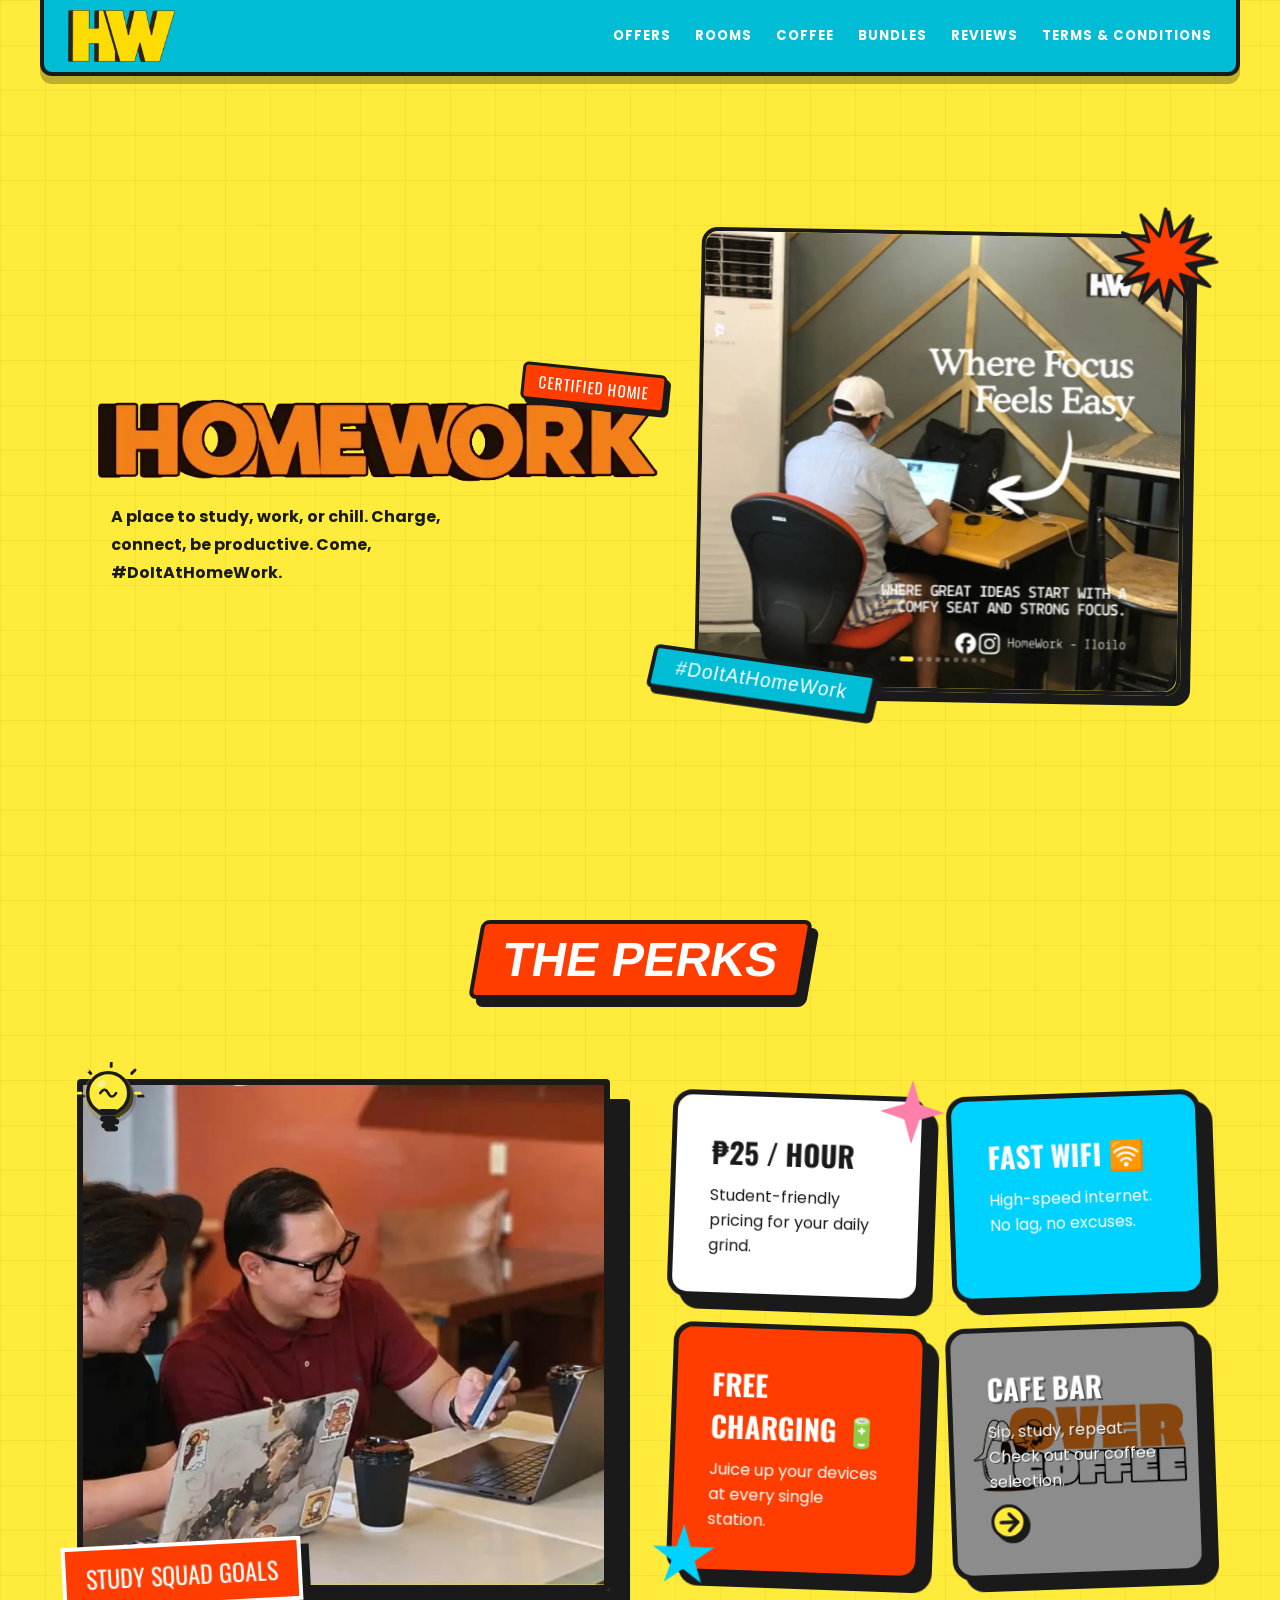
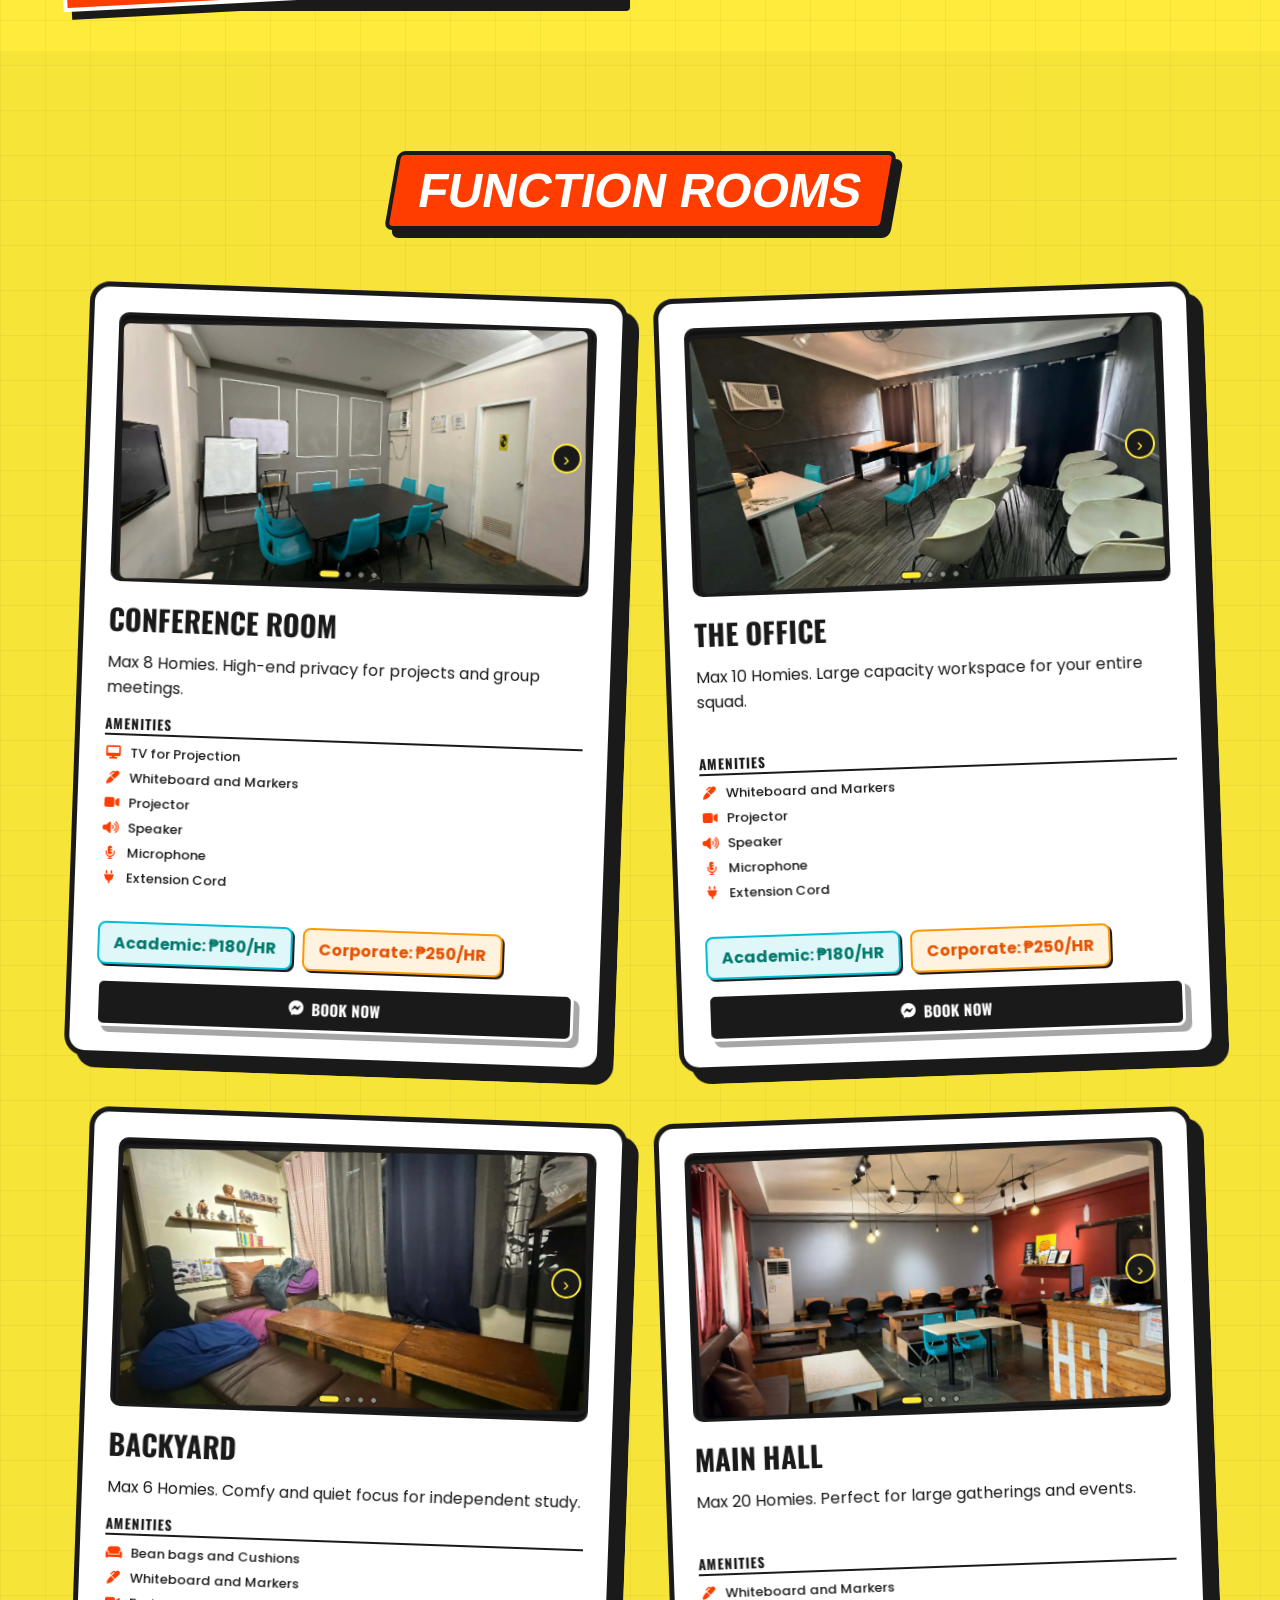
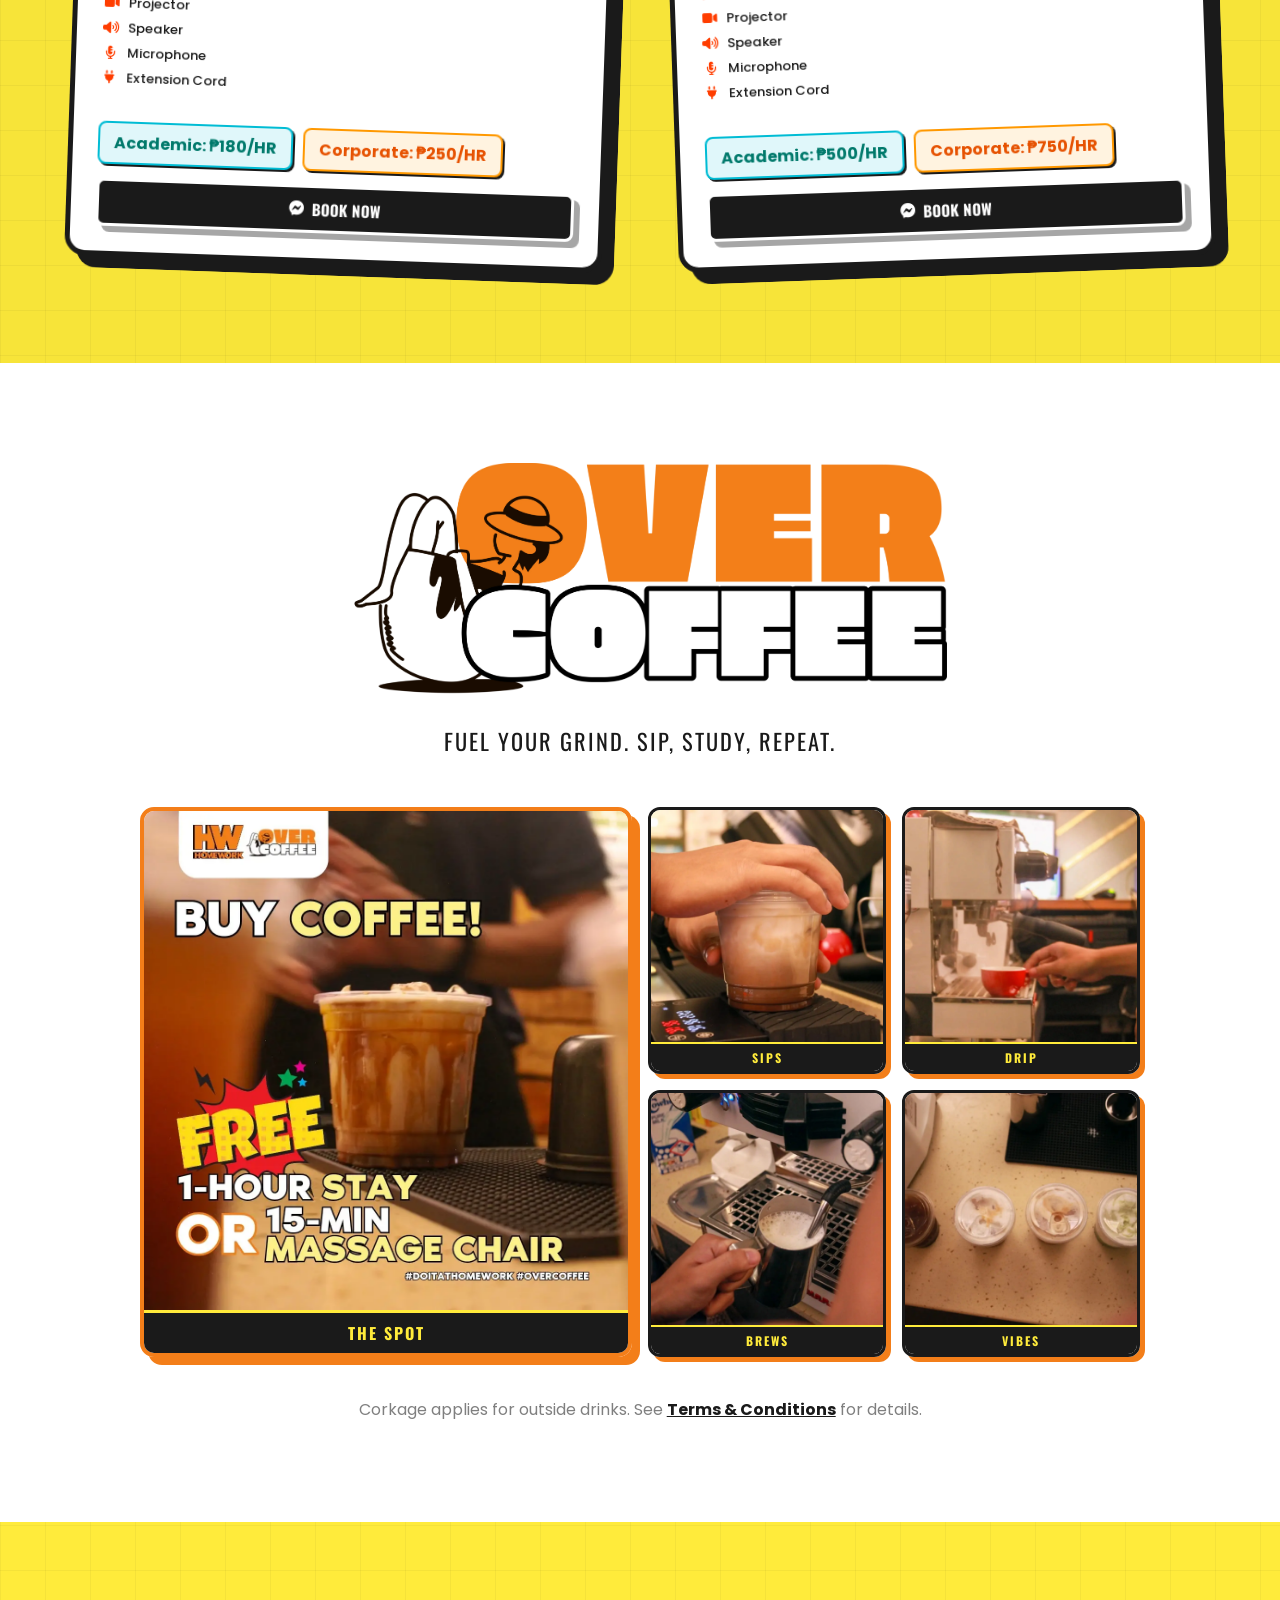
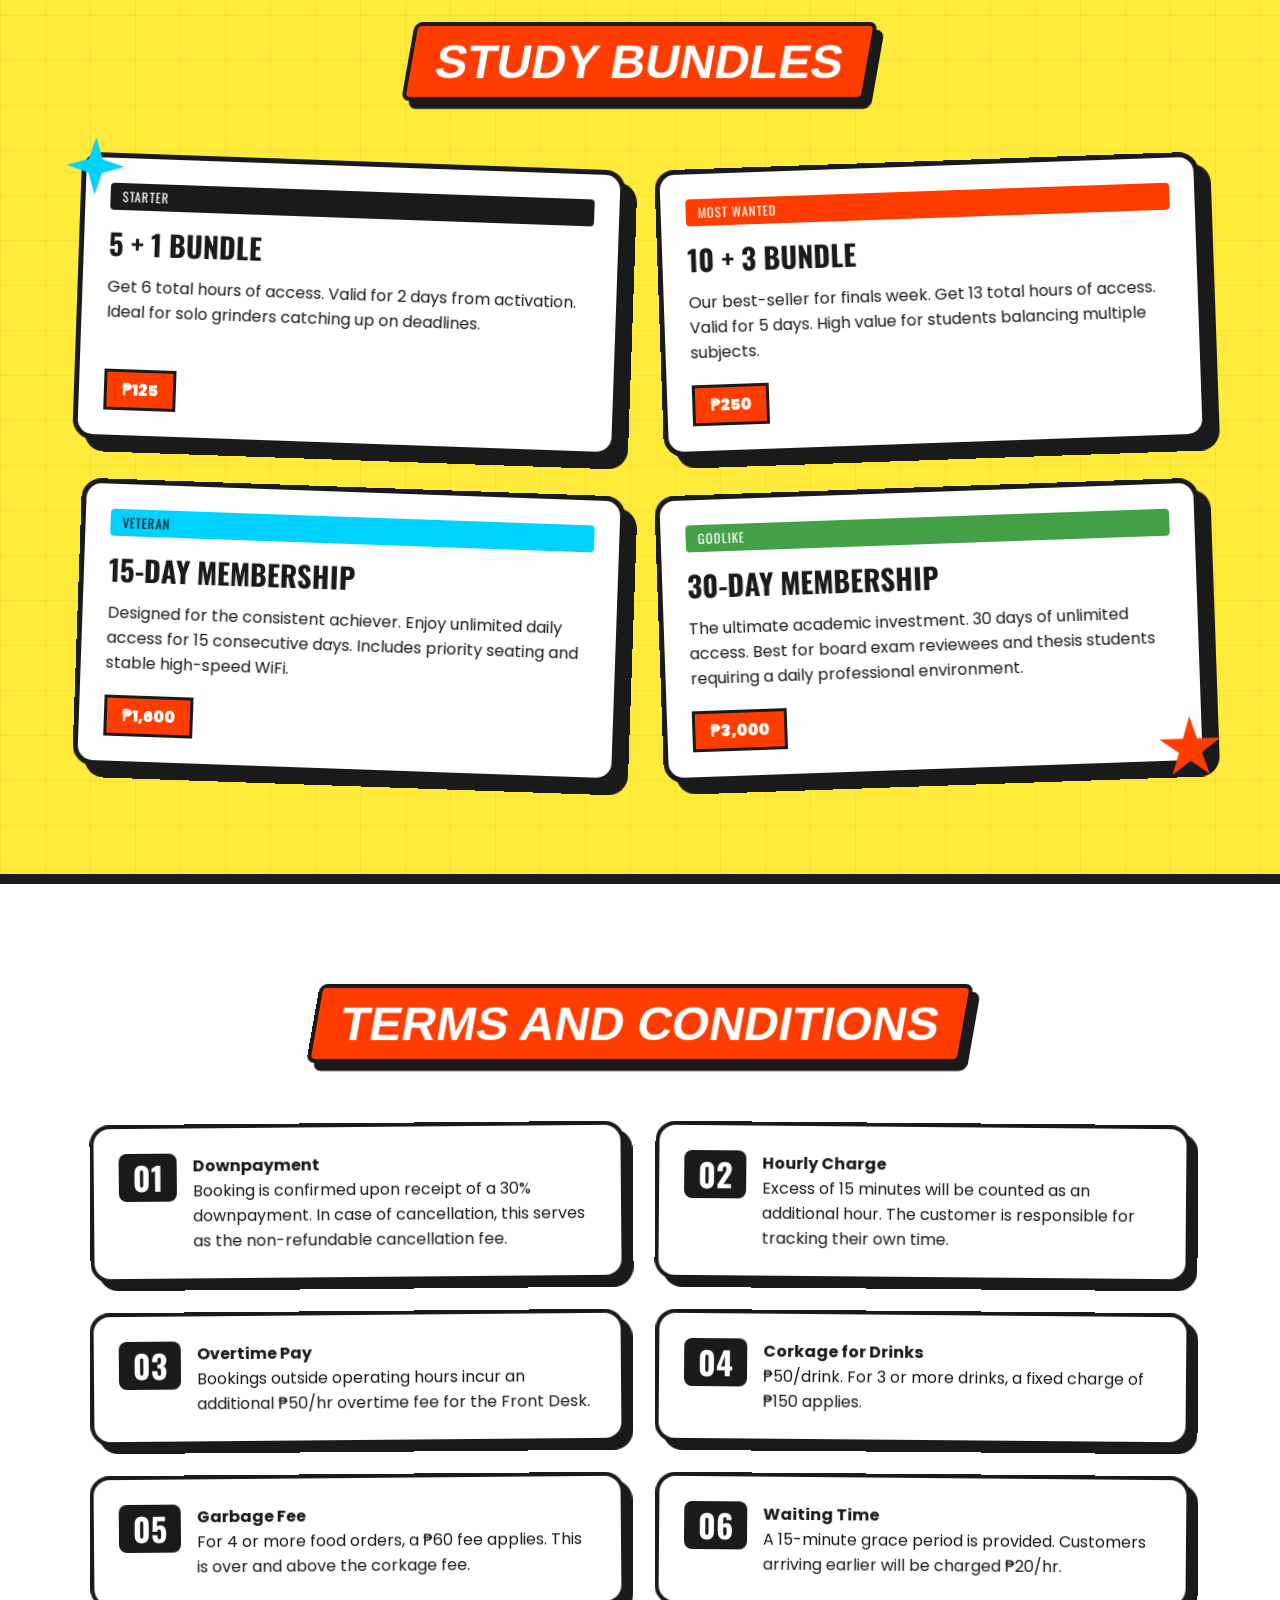
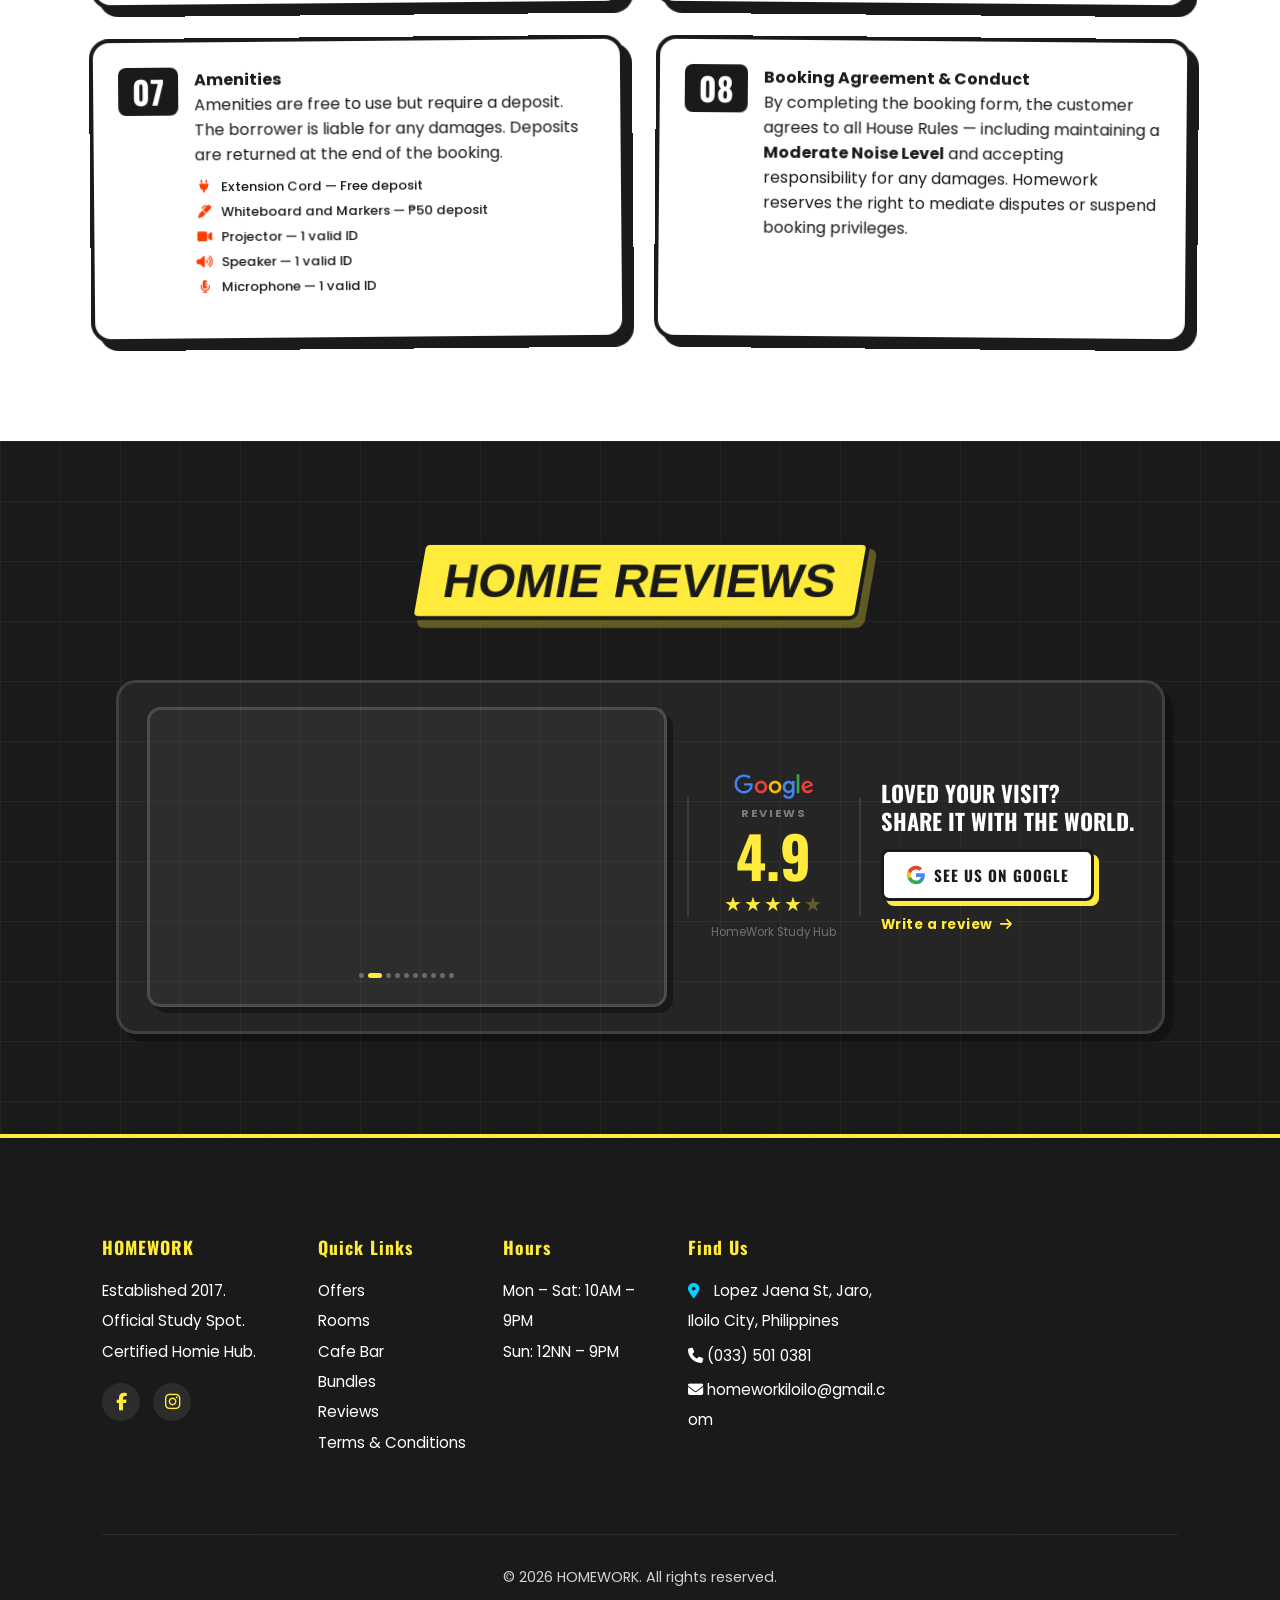
==== commit 82a610ce: "test: booking links are now direct to messenger (for mobile)" ====
(no text change in the page or its own stylesheets)
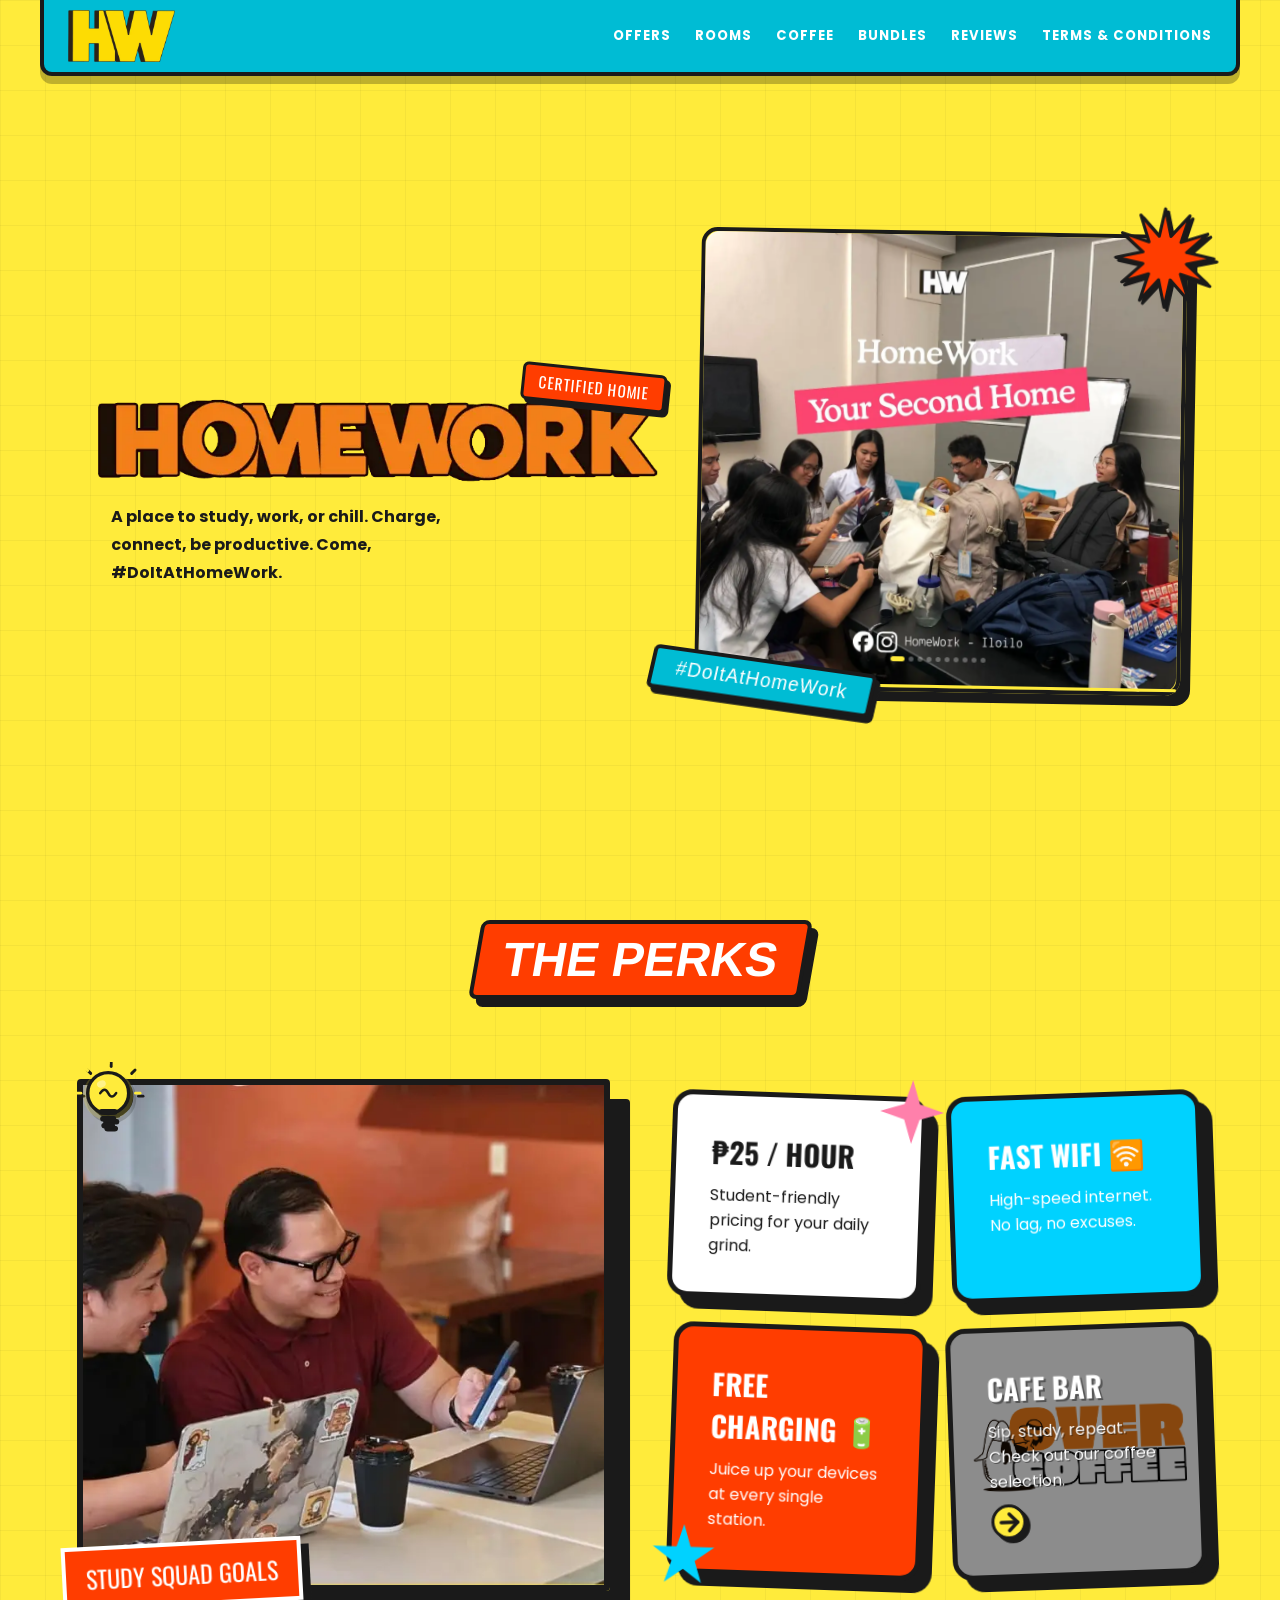
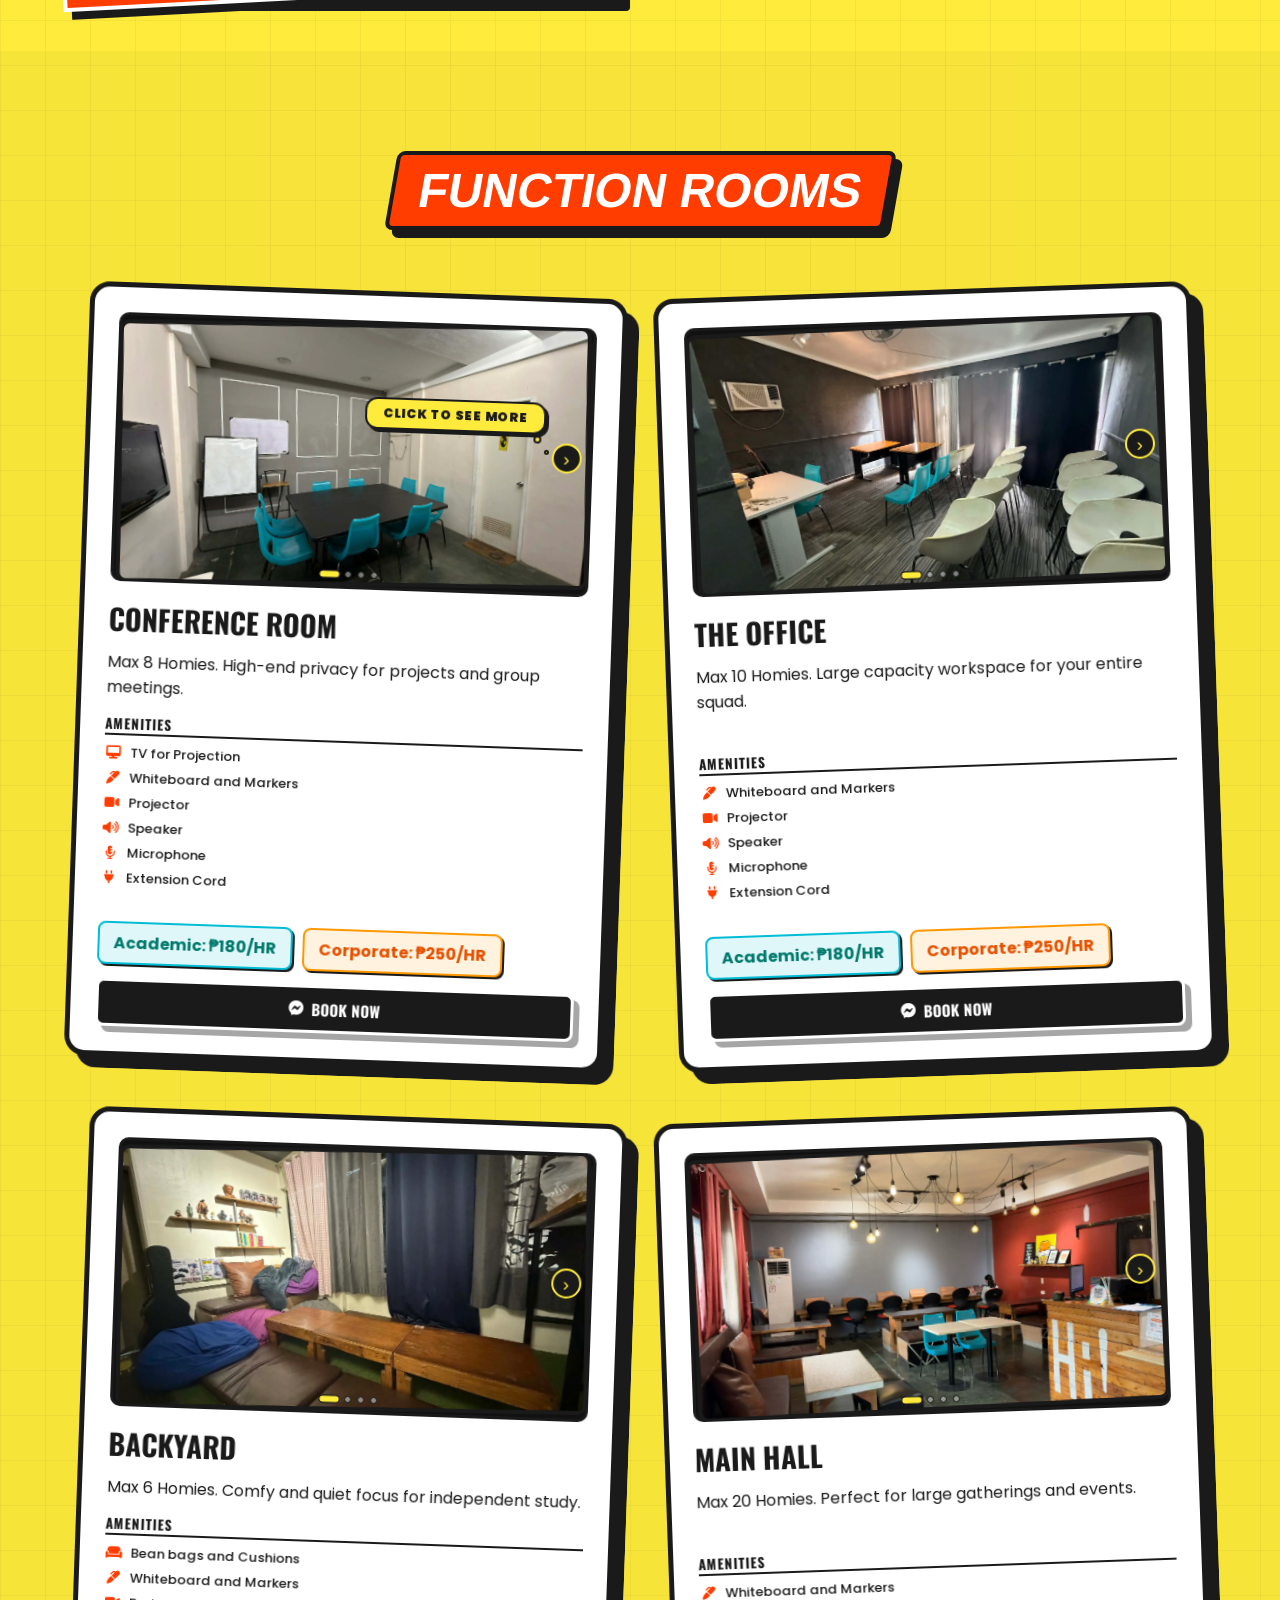
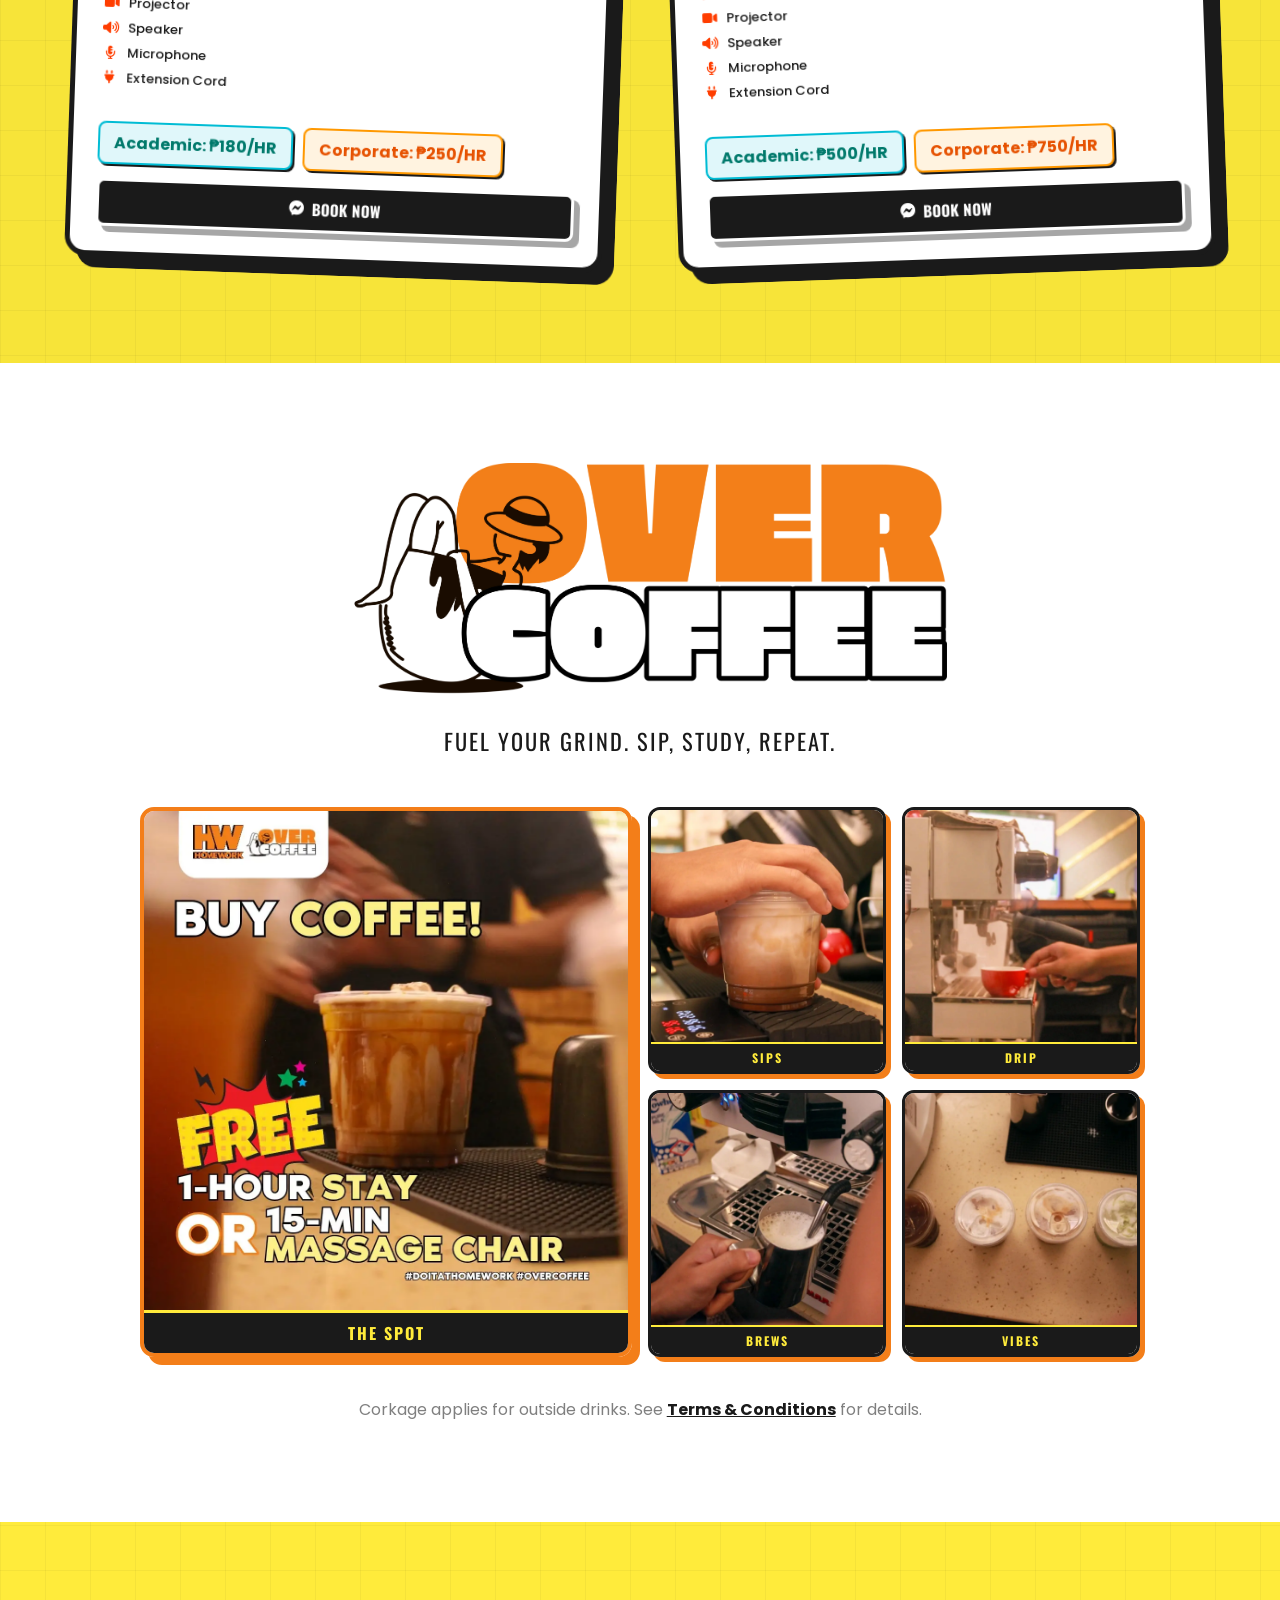
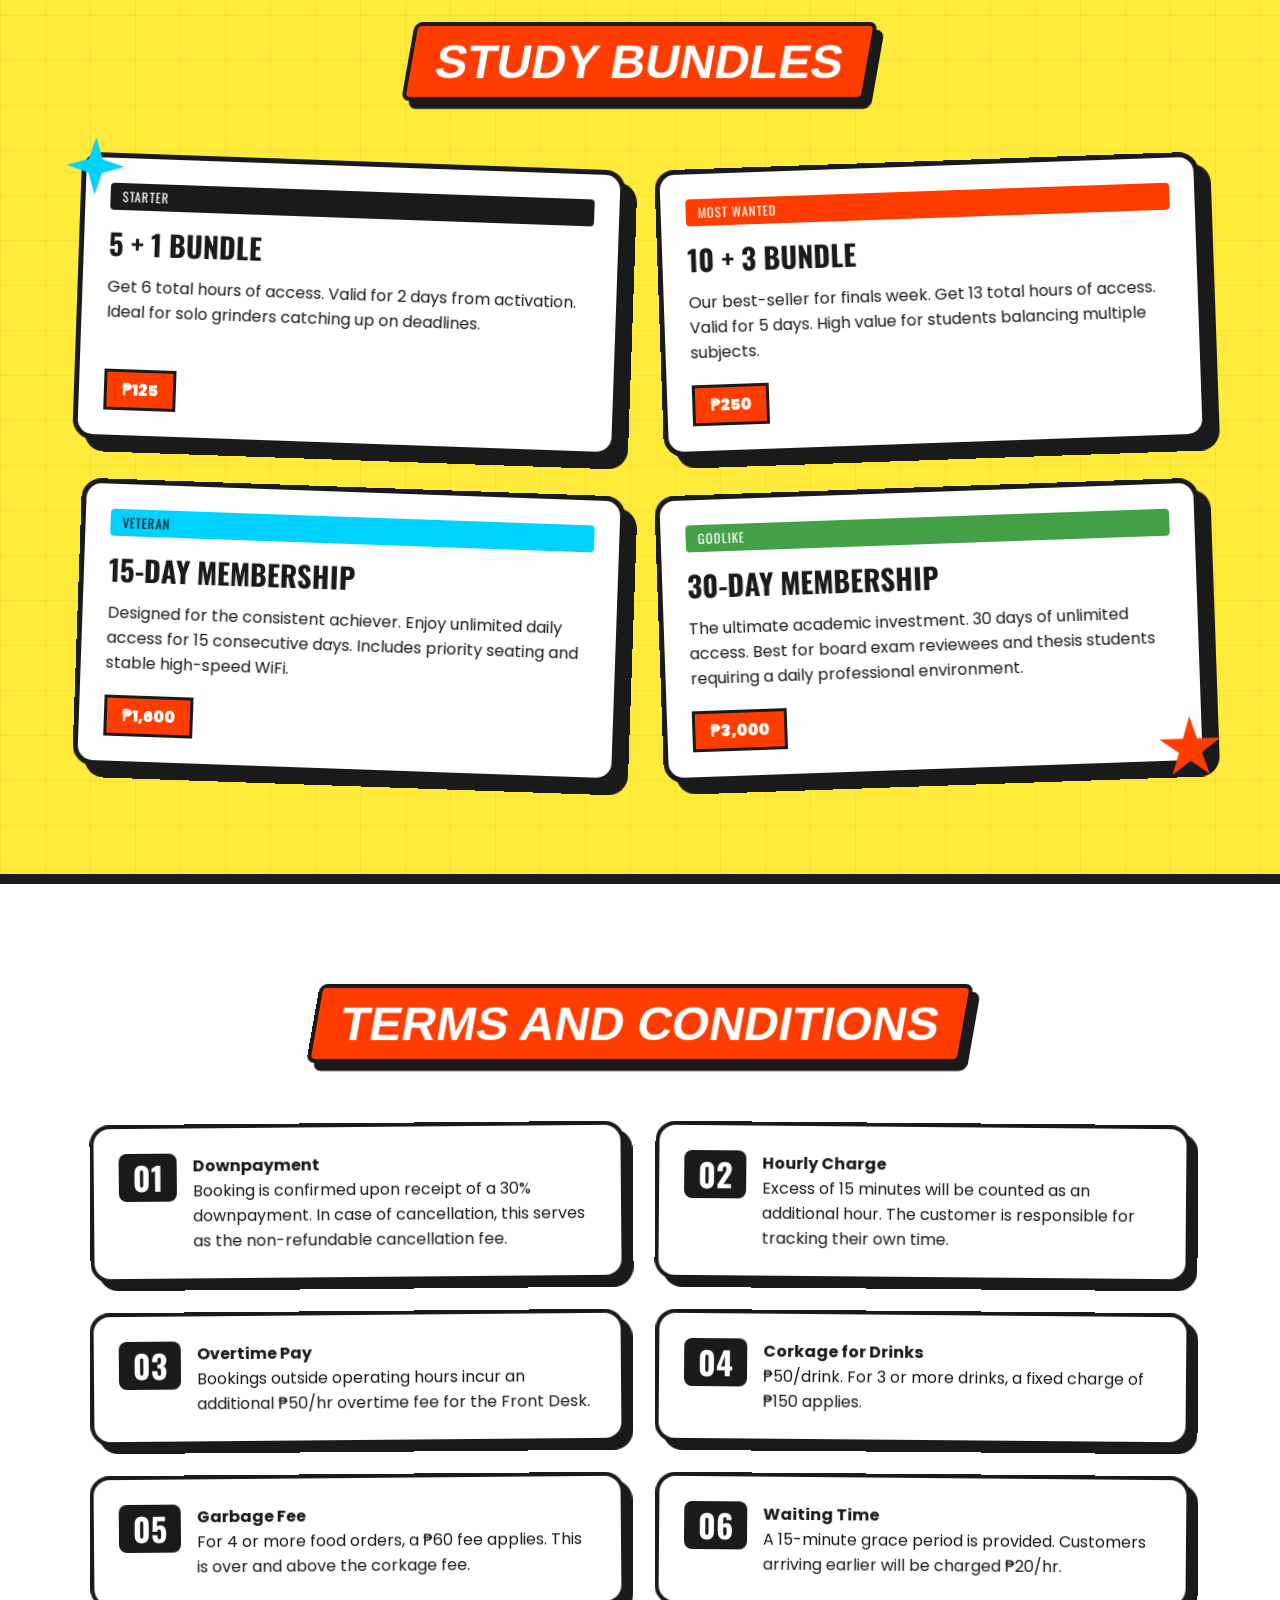
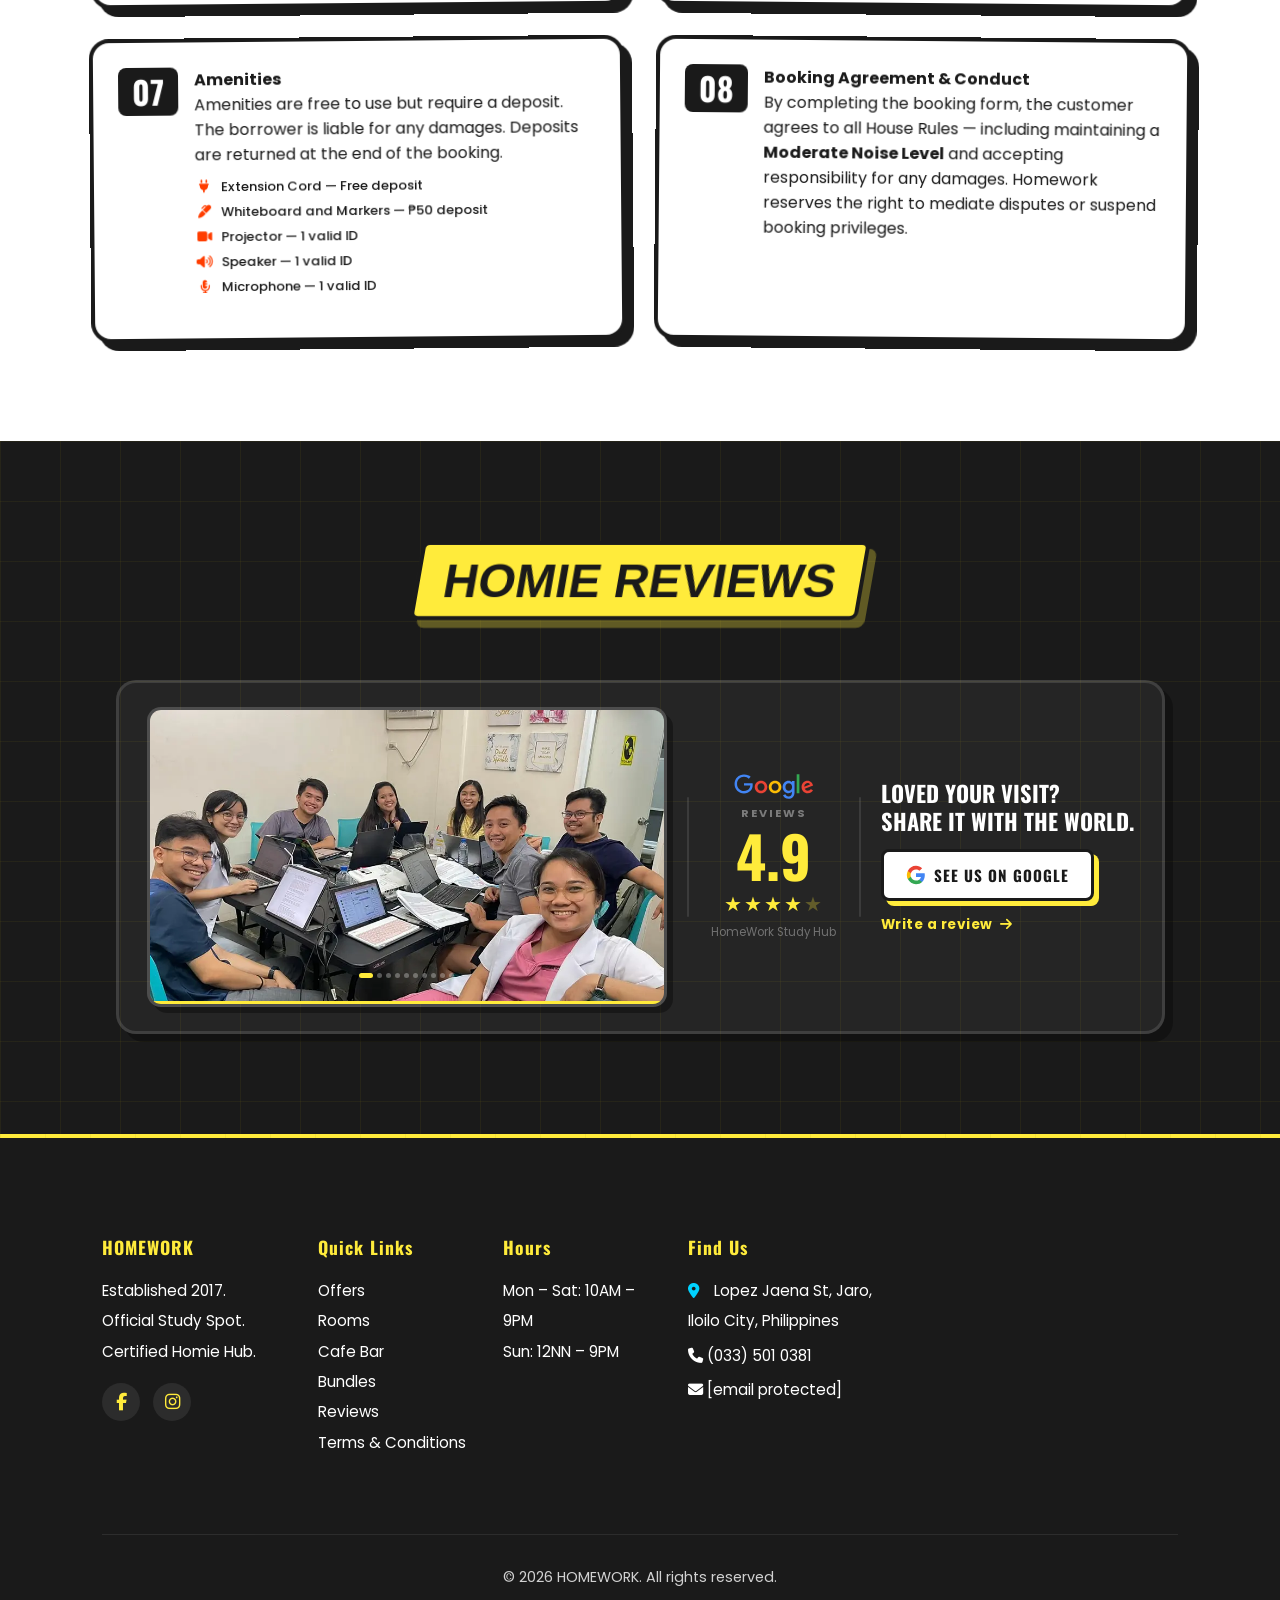
==== commit 7bc5be28: "feat: thought bubble for arrow button in function room" ====
--- a/index.html
+++ b/index.html
@@ -6,7 +6,7 @@
     <title>HomeWork Iloilo | Study Hub & Work Space</title>
  
     <!-- SEO -->
-    <meta name="description" content="HomeWork Iloilo — Your official study spot in Jaro, Iloilo City. ₱25/hr WiFi, function rooms, study bundles, and cafe bar. Open Mon–Sat 10AM–9PM.">
+    <meta name="description" content="HomeWork Iloilo — Your official study spot in Jaro, Iloilo City. ₱25/hr WiFi, function rooms, study bundles, and cafe bar. Open Mon–Sat 10AM–9PM. and Sun-12PM–9PM.">
     <meta name="keywords" content="study hub Iloilo, study cafe Iloilo, function room Jaro, HomeWork Iloilo, study spot Iloilo">
     <meta name="robots" content="index, follow">
     <meta name="theme-color" content="#ffeb3b">
@@ -27,7 +27,7 @@
     <link rel="icon" href="img/favicon-192.png" type="image/png" sizes="192x192">
     <!-- Apple devices home screen -->
     <link rel="apple-touch-icon" href="img/favicon-180.png">
-
+ 
     <!-- Fonts & Styles -->
     <link rel="preconnect" href="https://fonts.googleapis.com">
     <link rel="preconnect" href="https://fonts.gstatic.com" crossorigin>
@@ -36,7 +36,7 @@
     <link rel="stylesheet" href="style.css">
     <link rel="stylesheet" href="https://cdnjs.cloudflare.com/ajax/libs/font-awesome/6.4.0/css/all.min.css">
     <link rel="preload" as="image" href="img/hero1.webp">
-
+ 
     <!-- Schema.org Structured Data -->
     <script type="application/ld+json">
     {
@@ -196,7 +196,7 @@
         <div class="rooms-grid">
  
                     <div class="sticker-card room-card slide-in slide-from-right delay-2">
-                        <div class="img-carousel">
+                        <div class="img-carousel swipe-hint-carousel">
                             <button class="img-car-btn img-car-prev" aria-label="Previous image">&#8249;</button>
                             <div class="img-car-track-wrap">
                                 <div class="img-car-track">
@@ -574,7 +574,7 @@
                         <i class="fas fa-map-marker-alt"></i> Lopez Jaena St, Jaro, <br> Iloilo City, Philippines
                     </a>
                     <p class="footer-contact-item"><i class="fas fa-phone"></i> (033) 501 0381</p>
-                    <p class="footer-contact-item"><i class="fas fa-envelope"></i> homeworkiloilo@gmail.com</p>
+                    <p class="footer-contact-item"><i class="fas fa-envelope"></i> <a href="/cdn-cgi/l/email-protection" class="__cf_email__" data-cfemail="bfd7d0d2dac8d0cdd4d6d3d0d6d3d0ffd8d2ded6d391dcd0d2">[email&#160;protected]</a></p>
                 </div>
                 <div class="footer-map-col">
                     <iframe
--- a/style.css
+++ b/style.css
@@ -1961,6 +1961,90 @@
     width: 18px;
     border-radius: 5px;
 }
+/* ── Thought bubble hint ── */
+.swipe-hint-bubble {
+    position: absolute;
+    bottom: calc(100% + 10px);
+    right: 35px;
+    transform: none;
+    z-index: 9999;
+    pointer-events: none;
+    opacity: 1;
+    white-space: nowrap;
+    transition: opacity 0.6s ease;
+}
+
+.swipe-hint-bubble.bubble-hide {
+    opacity: 0;
+}
+
+/* Tail dot pointing down toward the arrow */
+.swipe-hint-bubble-body::before {
+    content: '';
+    position: absolute;
+    bottom: -11px;
+    right: 10px;
+    width: 8px;
+    height: 8px;
+    background: var(--yellow);
+    border: 2px solid var(--black);
+    border-radius: 50%;
+}
+
+.swipe-hint-bubble-body::after {
+    content: '';
+    position: absolute;
+    bottom: -21px;
+    right: 6px;
+    width: 5px;
+    height: 5px;
+    background: var(--yellow);
+    border: 2px solid var(--black);
+    border-radius: 50%;
+}
+
+.swipe-hint-bubble-body {
+    background: var(--yellow);
+    color: var(--black);
+    font-family: 'Poppins', sans-serif;
+    font-size: 0.78rem;
+    font-weight: 900;
+    text-transform: uppercase;
+    letter-spacing: 0.06em;
+    white-space: nowrap;
+    padding: 8px 16px;
+    border-radius: 12px;
+    border: 2.5px solid var(--black);
+    box-shadow: 3px 3px 0px var(--black);
+    position: relative;
+}
+
+/* Large tail dot — bottom-right corner, stepping toward the arrow */
+.swipe-hint-bubble-body::before {
+    content: '';
+    position: absolute;
+    bottom: -11px;
+    right: 2px;
+    width: 8px;
+    height: 8px;
+    background: var(--yellow);
+    border: 2px solid var(--black);
+    border-radius: 50%;
+}
+
+/* Small tail dot — further down-right toward the arrow center */
+.swipe-hint-bubble-body::after {
+    content: '';
+    position: absolute;
+    bottom: -22px;
+    right: -6px;
+    width: 5px;
+    height: 5px;
+    background: var(--yellow);
+    border: 2px solid var(--black);
+    border-radius: 50%;
+}
+
 /* =====================
    FOOTER CONTACT ITEMS
    ===================== */
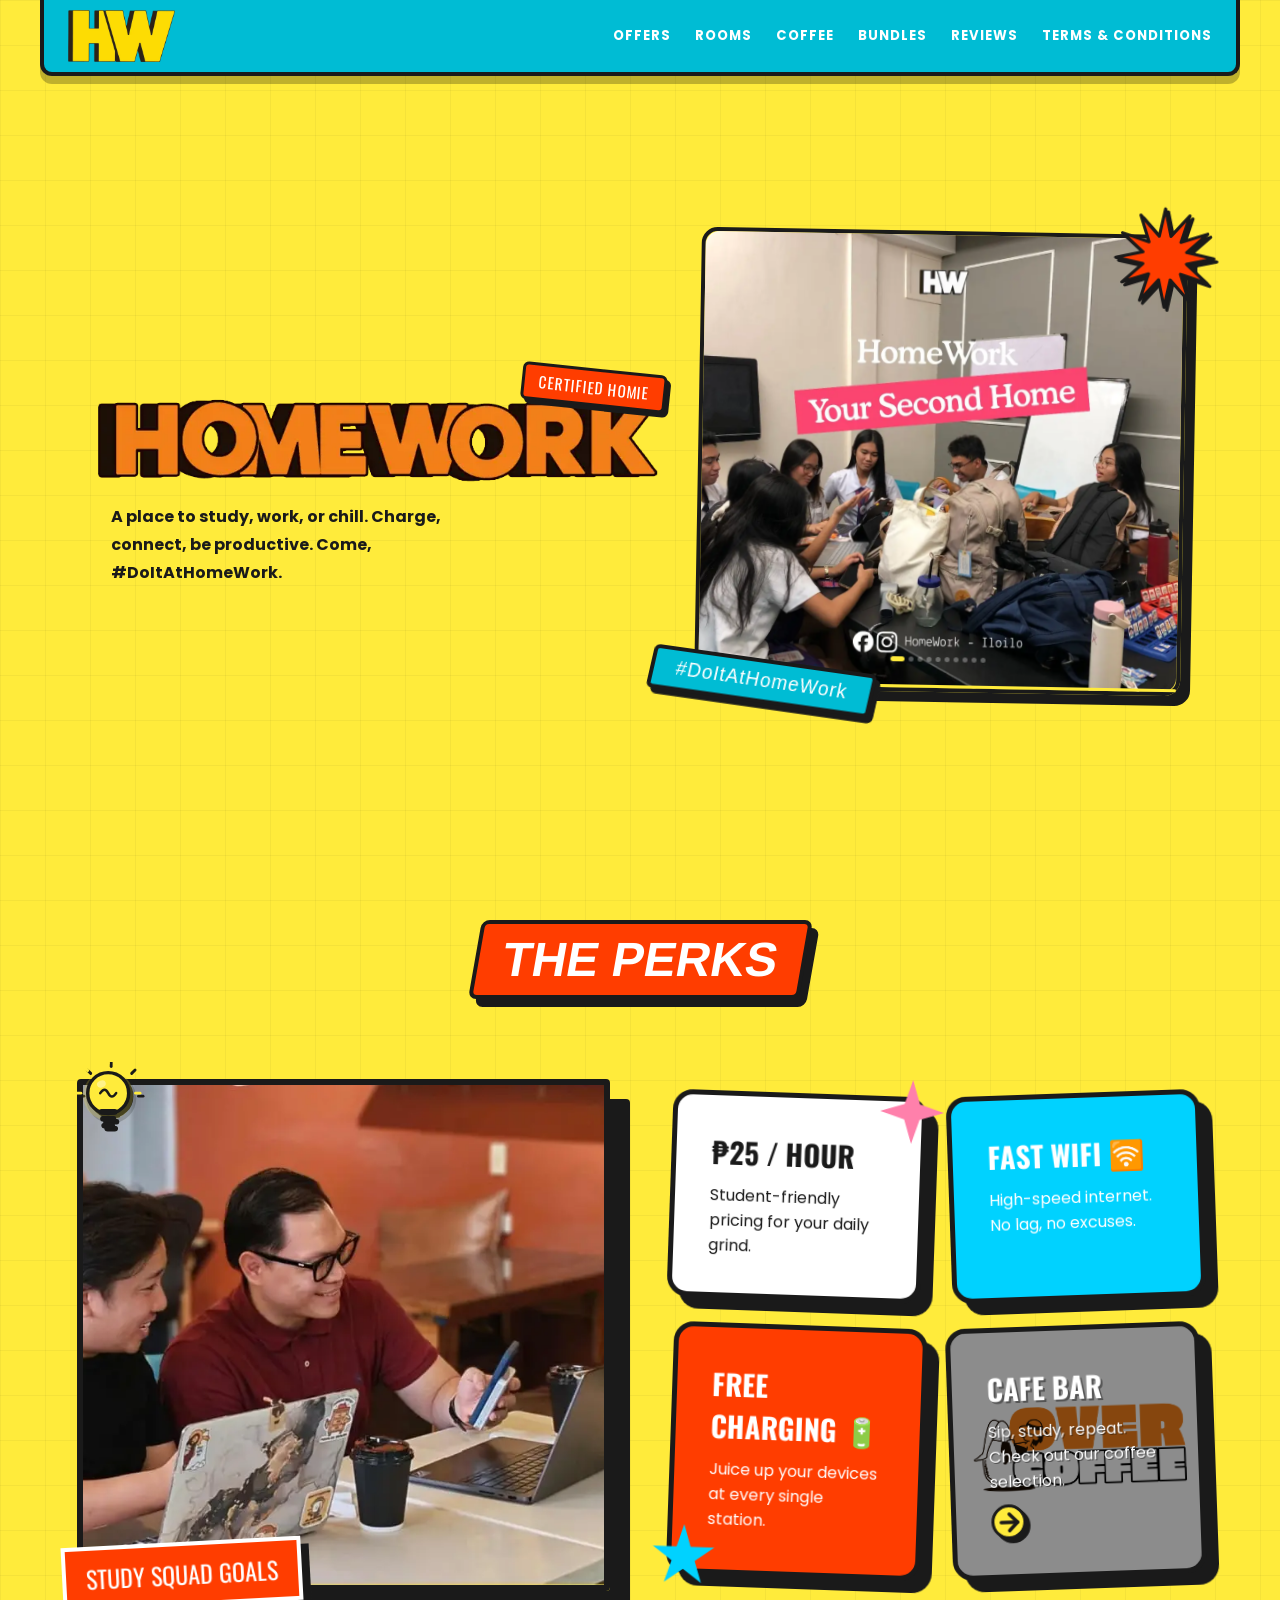
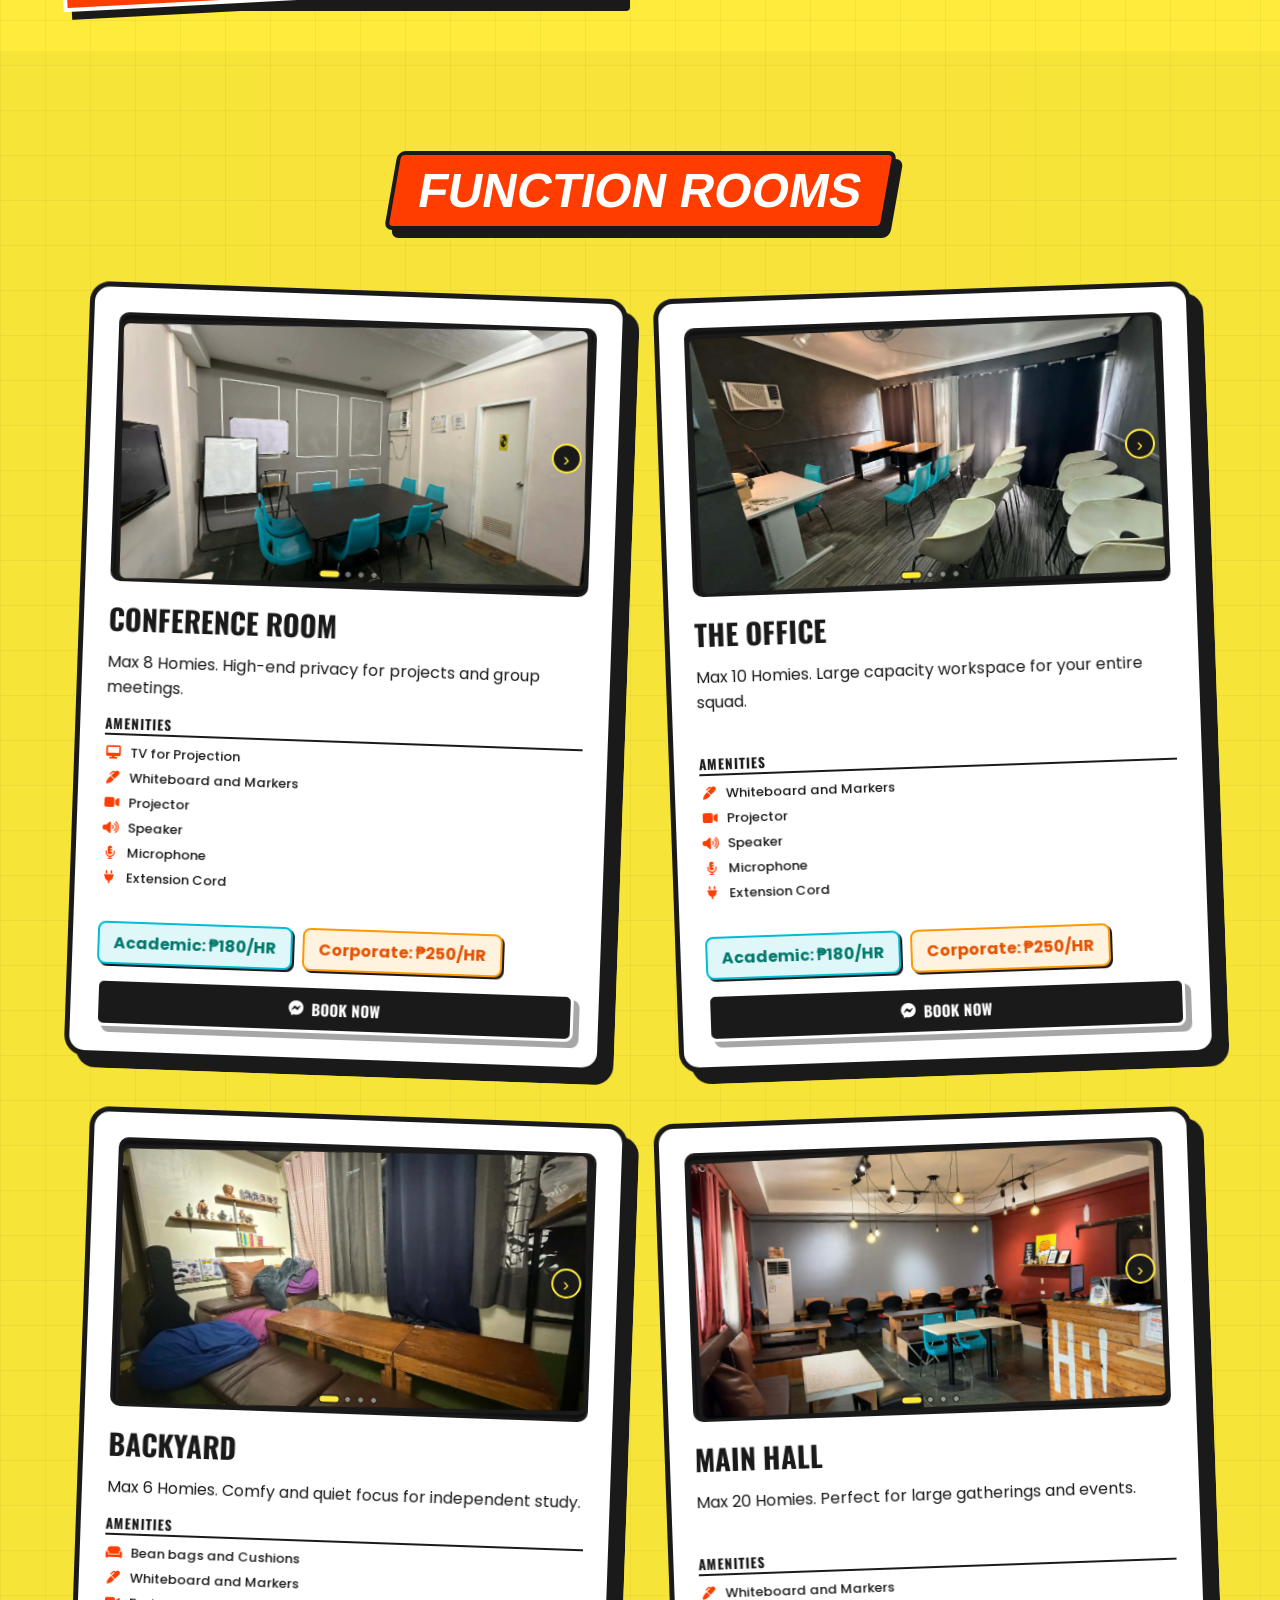
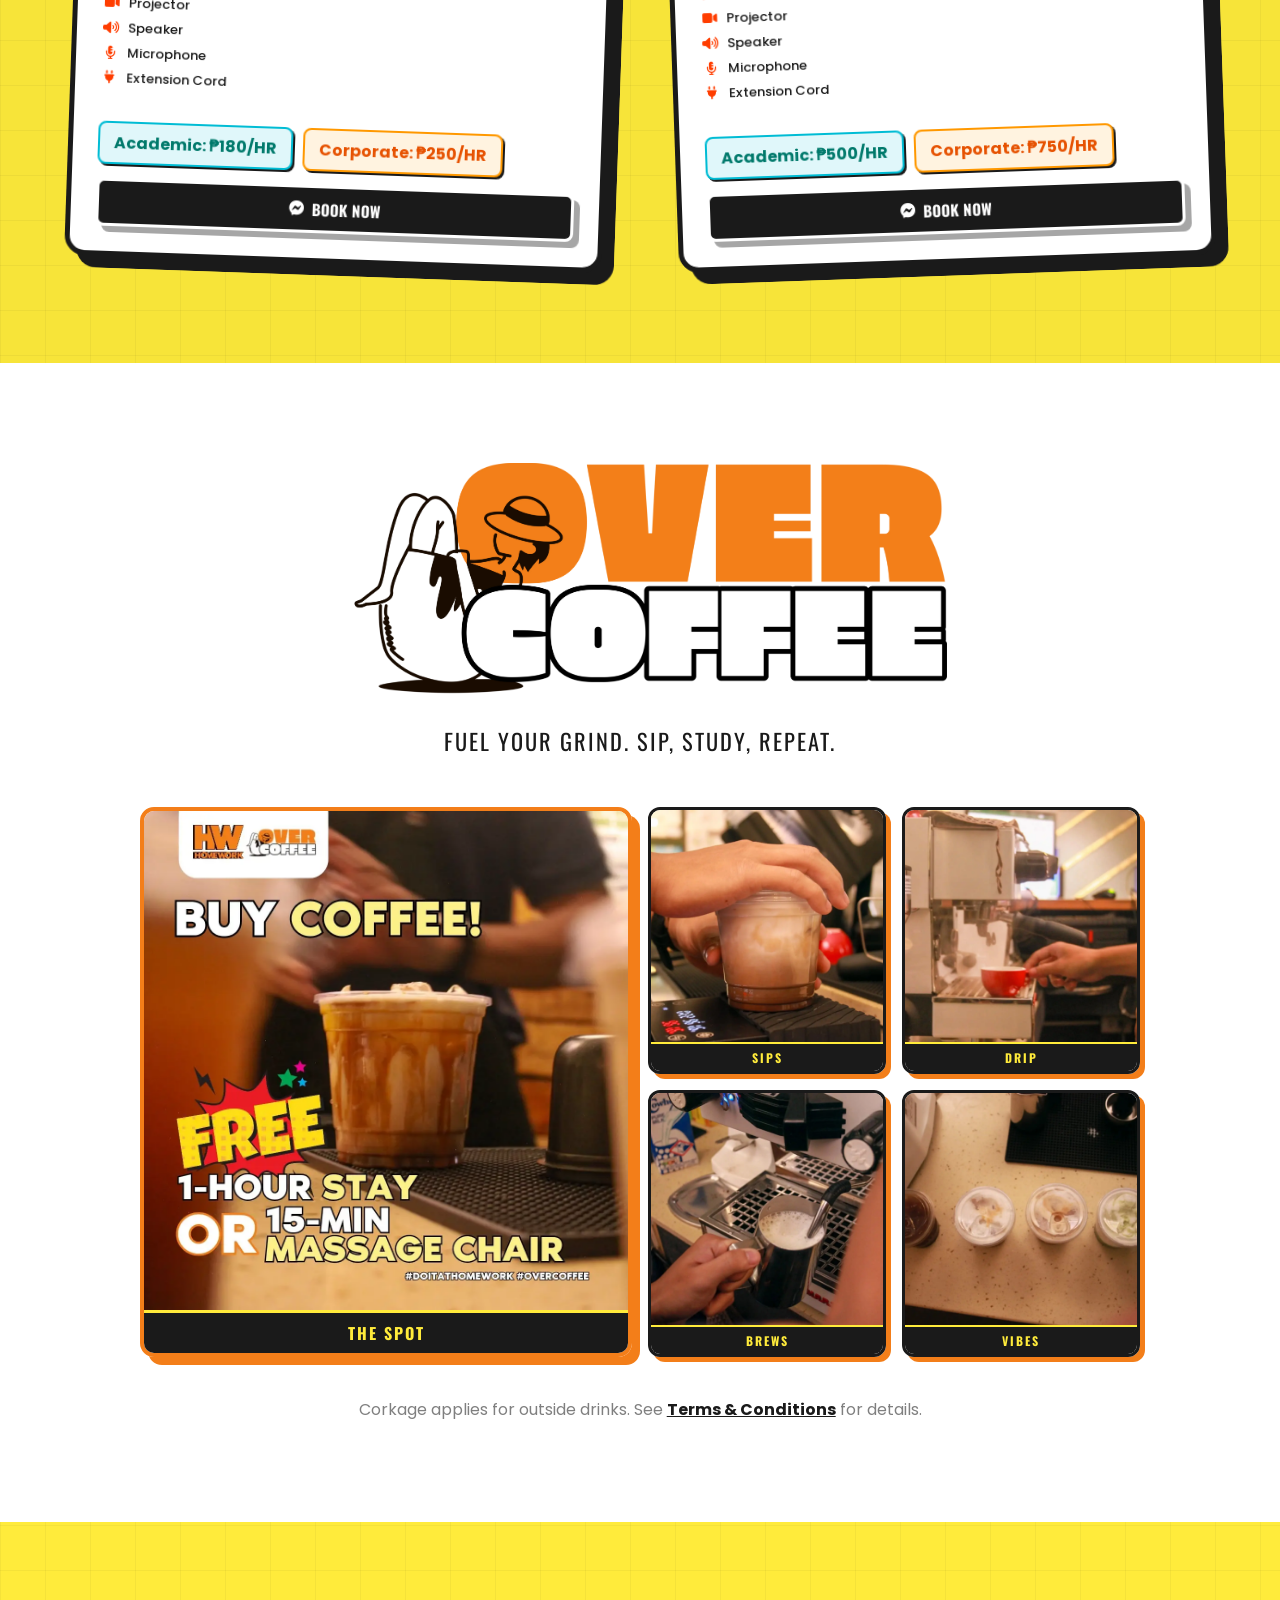
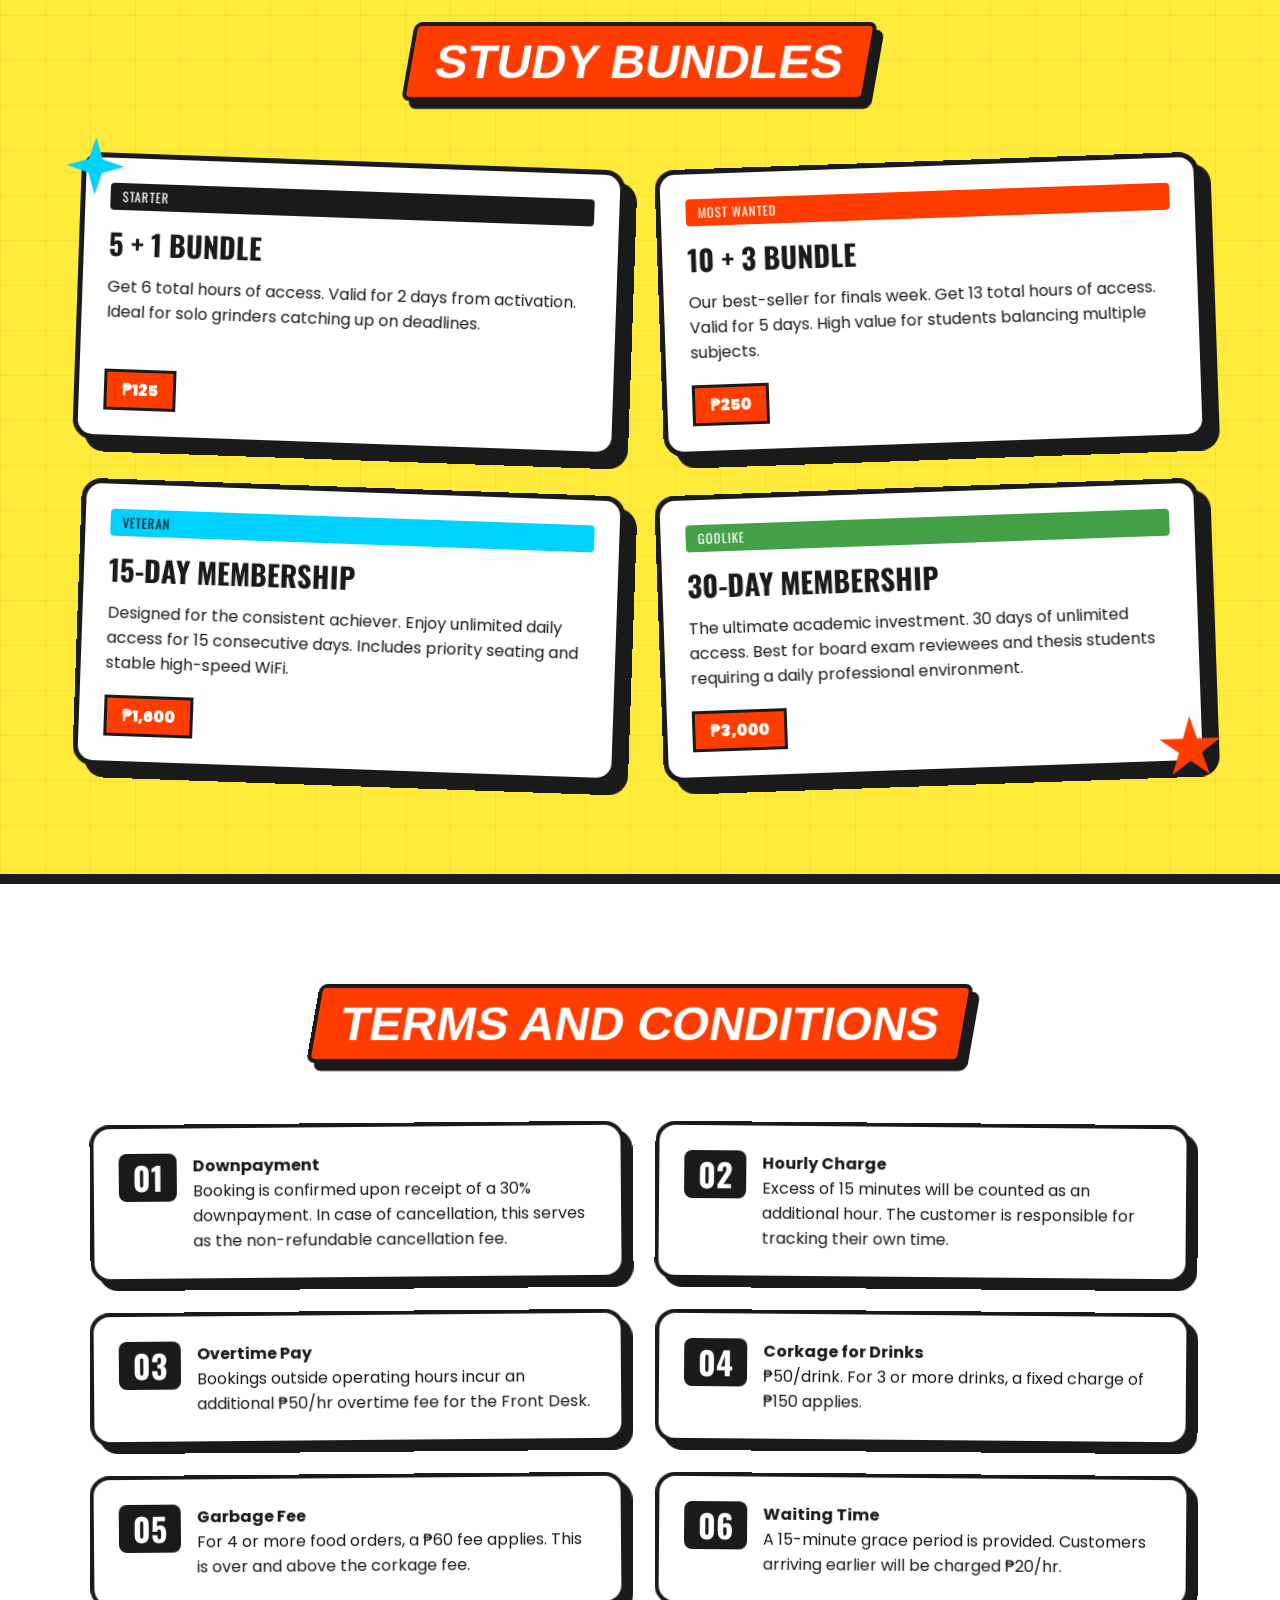
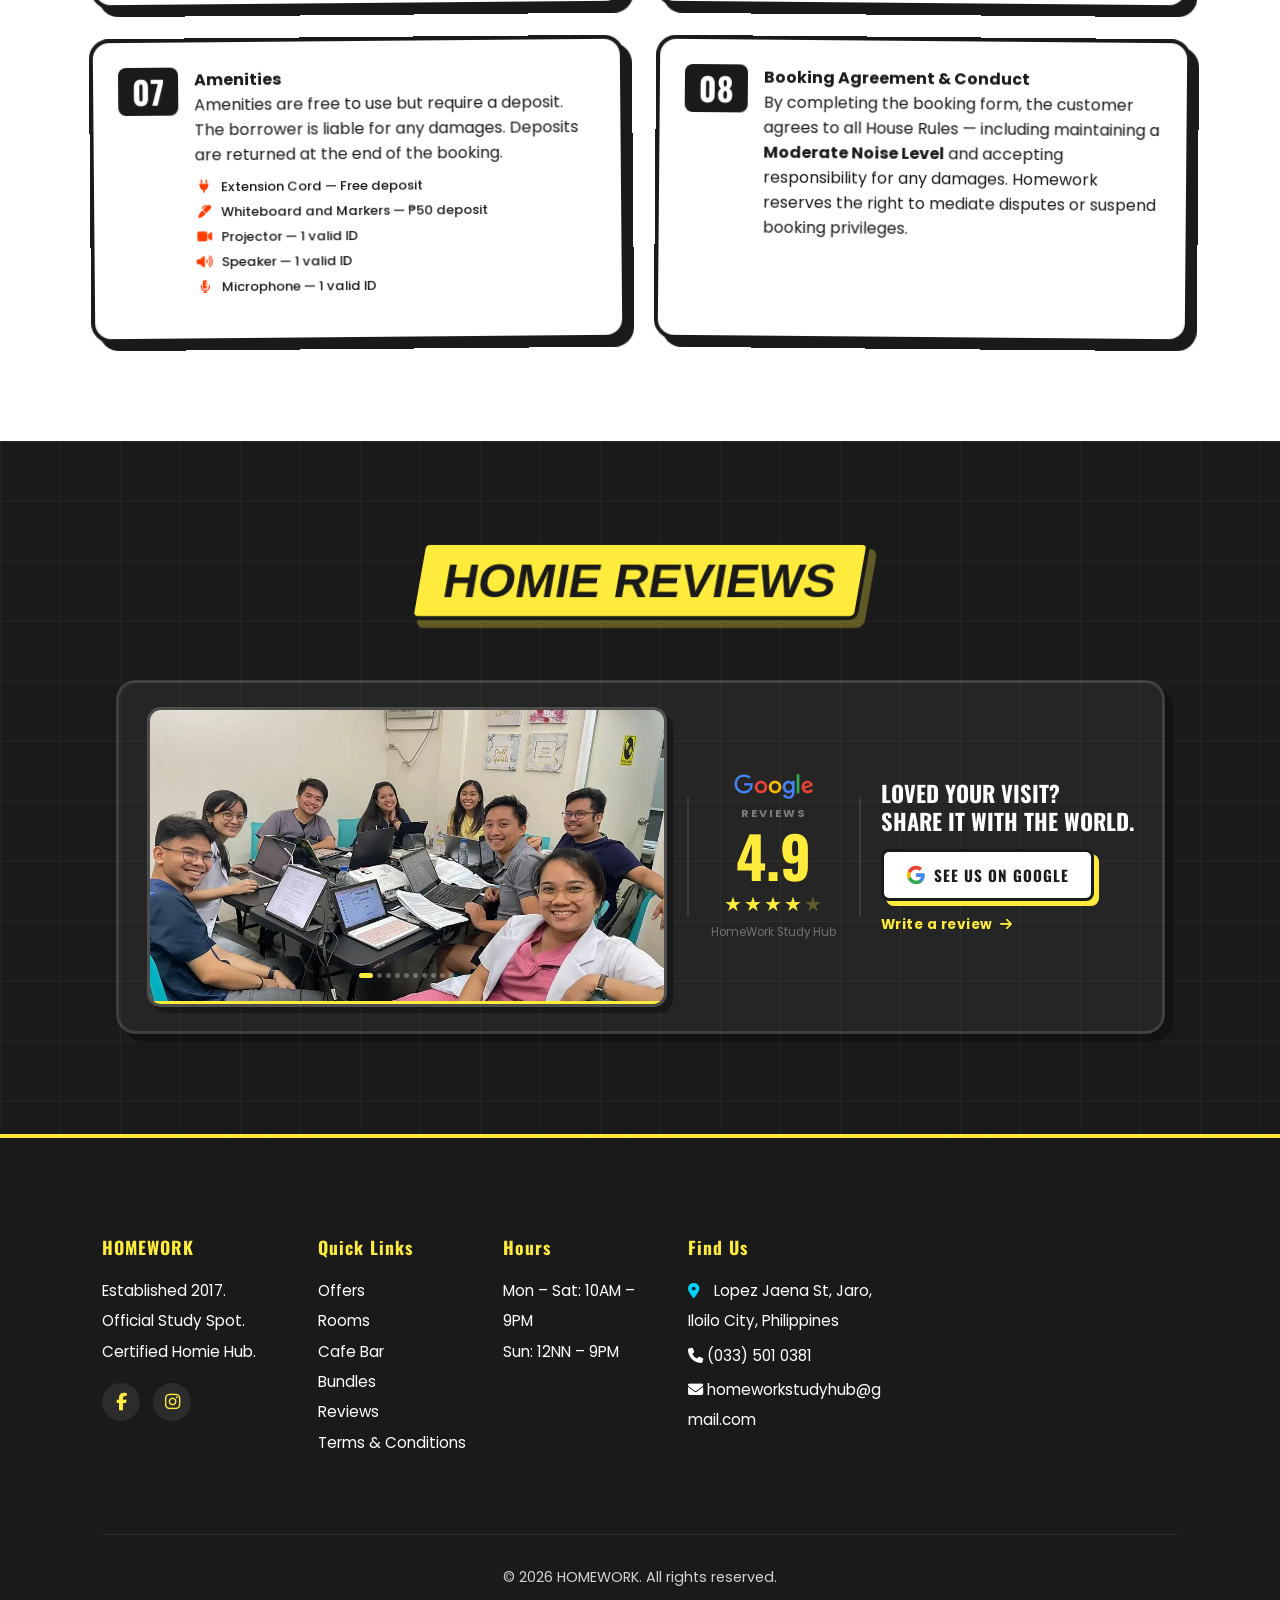
==== commit 4f7f4e0c: "fix: email footer" ====
--- a/index.html
+++ b/index.html
@@ -574,7 +574,7 @@
                         <i class="fas fa-map-marker-alt"></i> Lopez Jaena St, Jaro, <br> Iloilo City, Philippines
                     </a>
                     <p class="footer-contact-item"><i class="fas fa-phone"></i> (033) 501 0381</p>
-                    <p class="footer-contact-item"><i class="fas fa-envelope"></i> <a href="/cdn-cgi/l/email-protection" class="__cf_email__" data-cfemail="bfd7d0d2dac8d0cdd4d6d3d0d6d3d0ffd8d2ded6d391dcd0d2">[email&#160;protected]</a></p>
+                    <p class="footer-contact-item"><i class="fas fa-envelope"></i> homeworkstudyhub@gmail.com</p>
                 </div>
                 <div class="footer-map-col">
                     <iframe
--- a/style.css
+++ b/style.css
@@ -1969,38 +1969,17 @@
     transform: none;
     z-index: 9999;
     pointer-events: none;
-    opacity: 1;
+    opacity: 0;
     white-space: nowrap;
     transition: opacity 0.6s ease;
 }
 
+.swipe-hint-bubble.bubble-show {
+    opacity: 1;
+}
+
 .swipe-hint-bubble.bubble-hide {
     opacity: 0;
-}
-
-/* Tail dot pointing down toward the arrow */
-.swipe-hint-bubble-body::before {
-    content: '';
-    position: absolute;
-    bottom: -11px;
-    right: 10px;
-    width: 8px;
-    height: 8px;
-    background: var(--yellow);
-    border: 2px solid var(--black);
-    border-radius: 50%;
-}
-
-.swipe-hint-bubble-body::after {
-    content: '';
-    position: absolute;
-    bottom: -21px;
-    right: 6px;
-    width: 5px;
-    height: 5px;
-    background: var(--yellow);
-    border: 2px solid var(--black);
-    border-radius: 50%;
 }
 
 .swipe-hint-bubble-body {
@@ -2019,12 +1998,12 @@
     position: relative;
 }
 
-/* Large tail dot — bottom-right corner, stepping toward the arrow */
+/* Tail dot — large */
 .swipe-hint-bubble-body::before {
     content: '';
     position: absolute;
     bottom: -11px;
-    right: 2px;
+    right: 10px;
     width: 8px;
     height: 8px;
     background: var(--yellow);
@@ -2032,18 +2011,19 @@
     border-radius: 50%;
 }
 
-/* Small tail dot — further down-right toward the arrow center */
+/* Tail dot — small */
 .swipe-hint-bubble-body::after {
     content: '';
     position: absolute;
-    bottom: -22px;
-    right: -6px;
+    bottom: -21px;
+    right: 6px;
     width: 5px;
     height: 5px;
     background: var(--yellow);
     border: 2px solid var(--black);
     border-radius: 50%;
 }
+
 
 /* =====================
    FOOTER CONTACT ITEMS
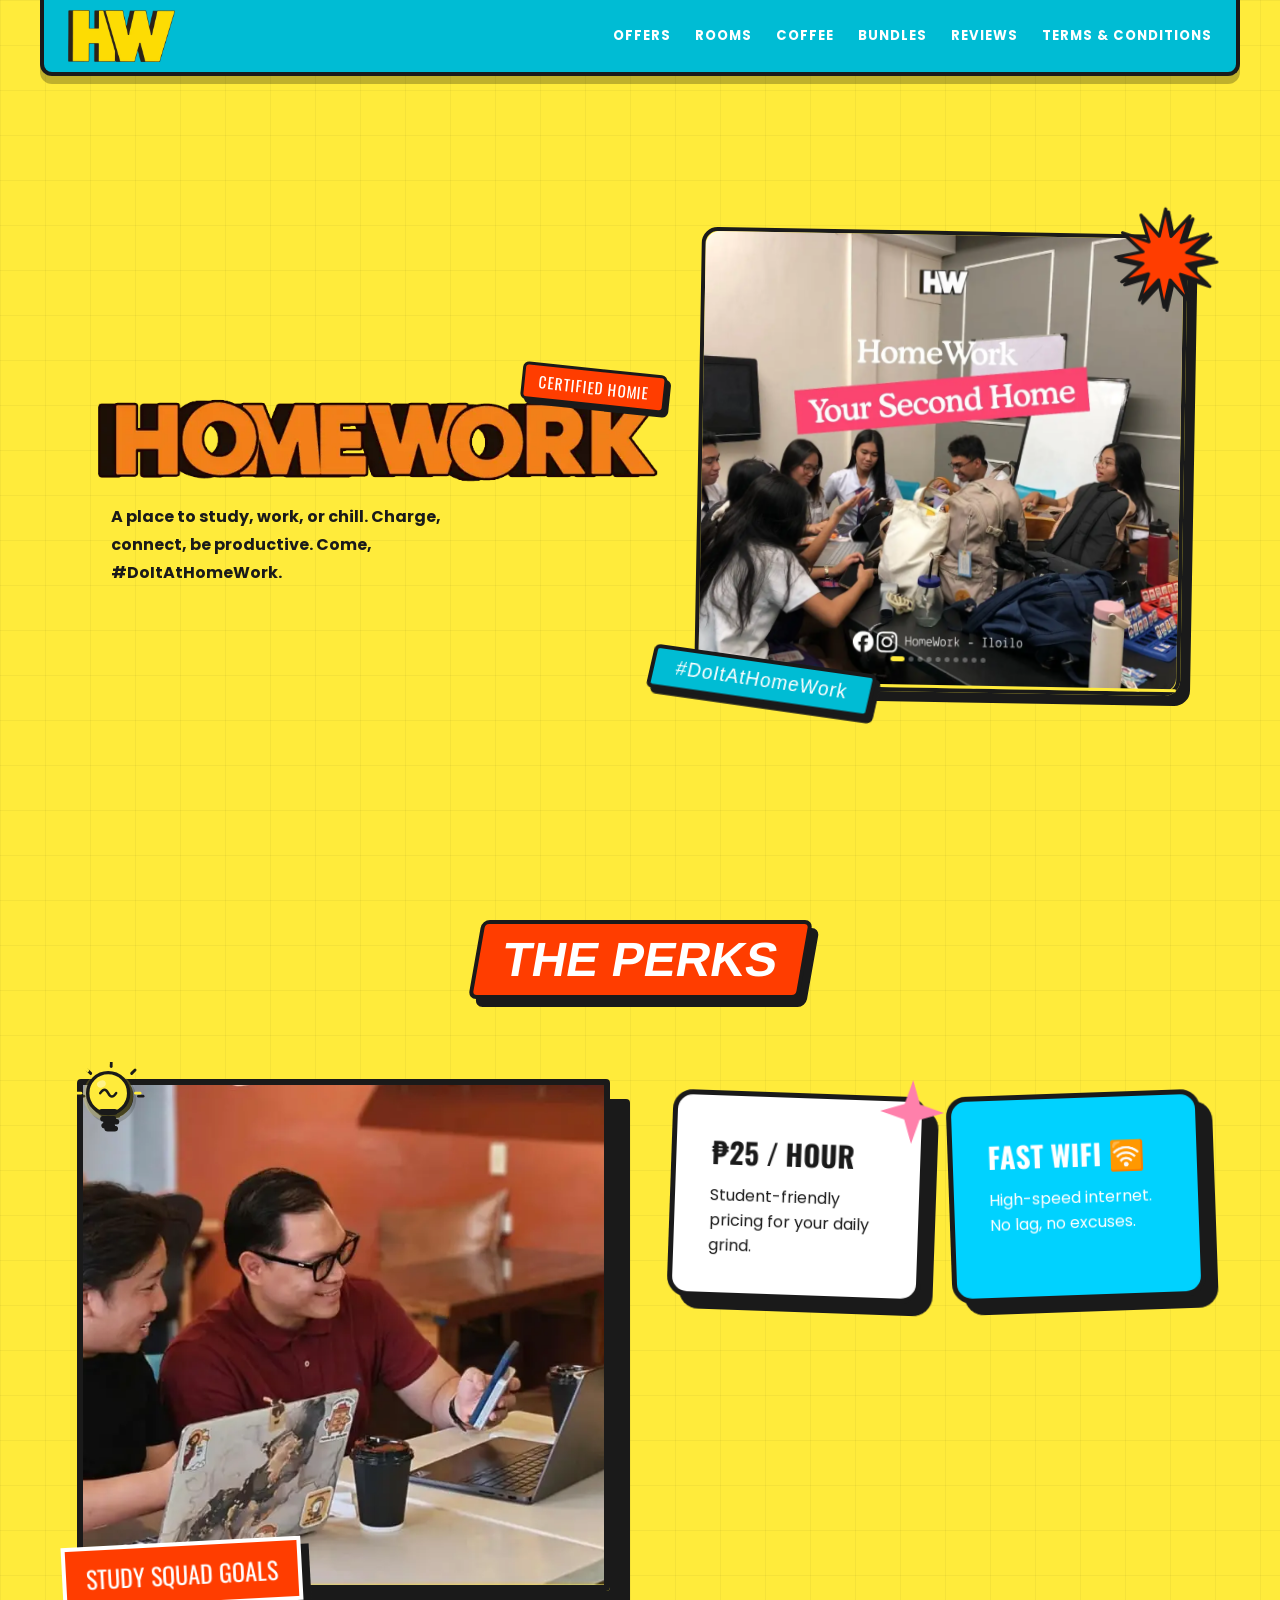
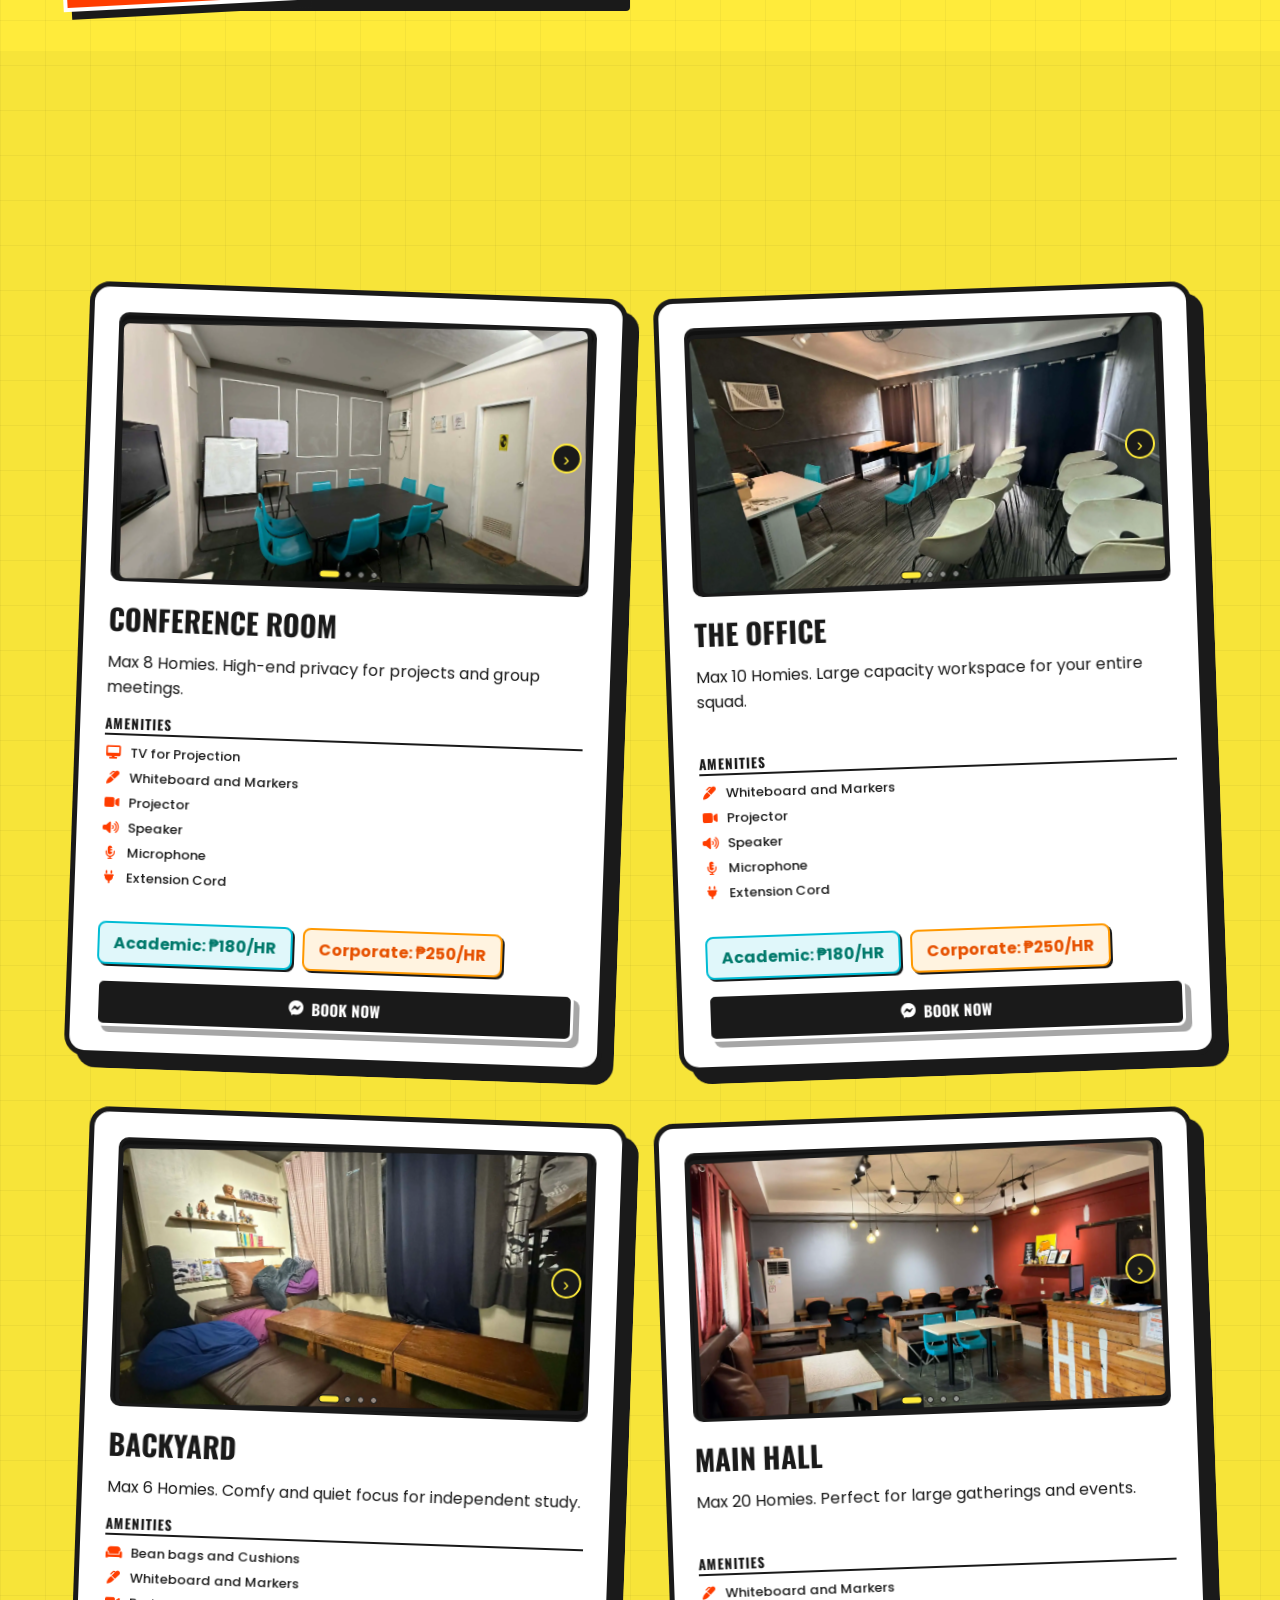
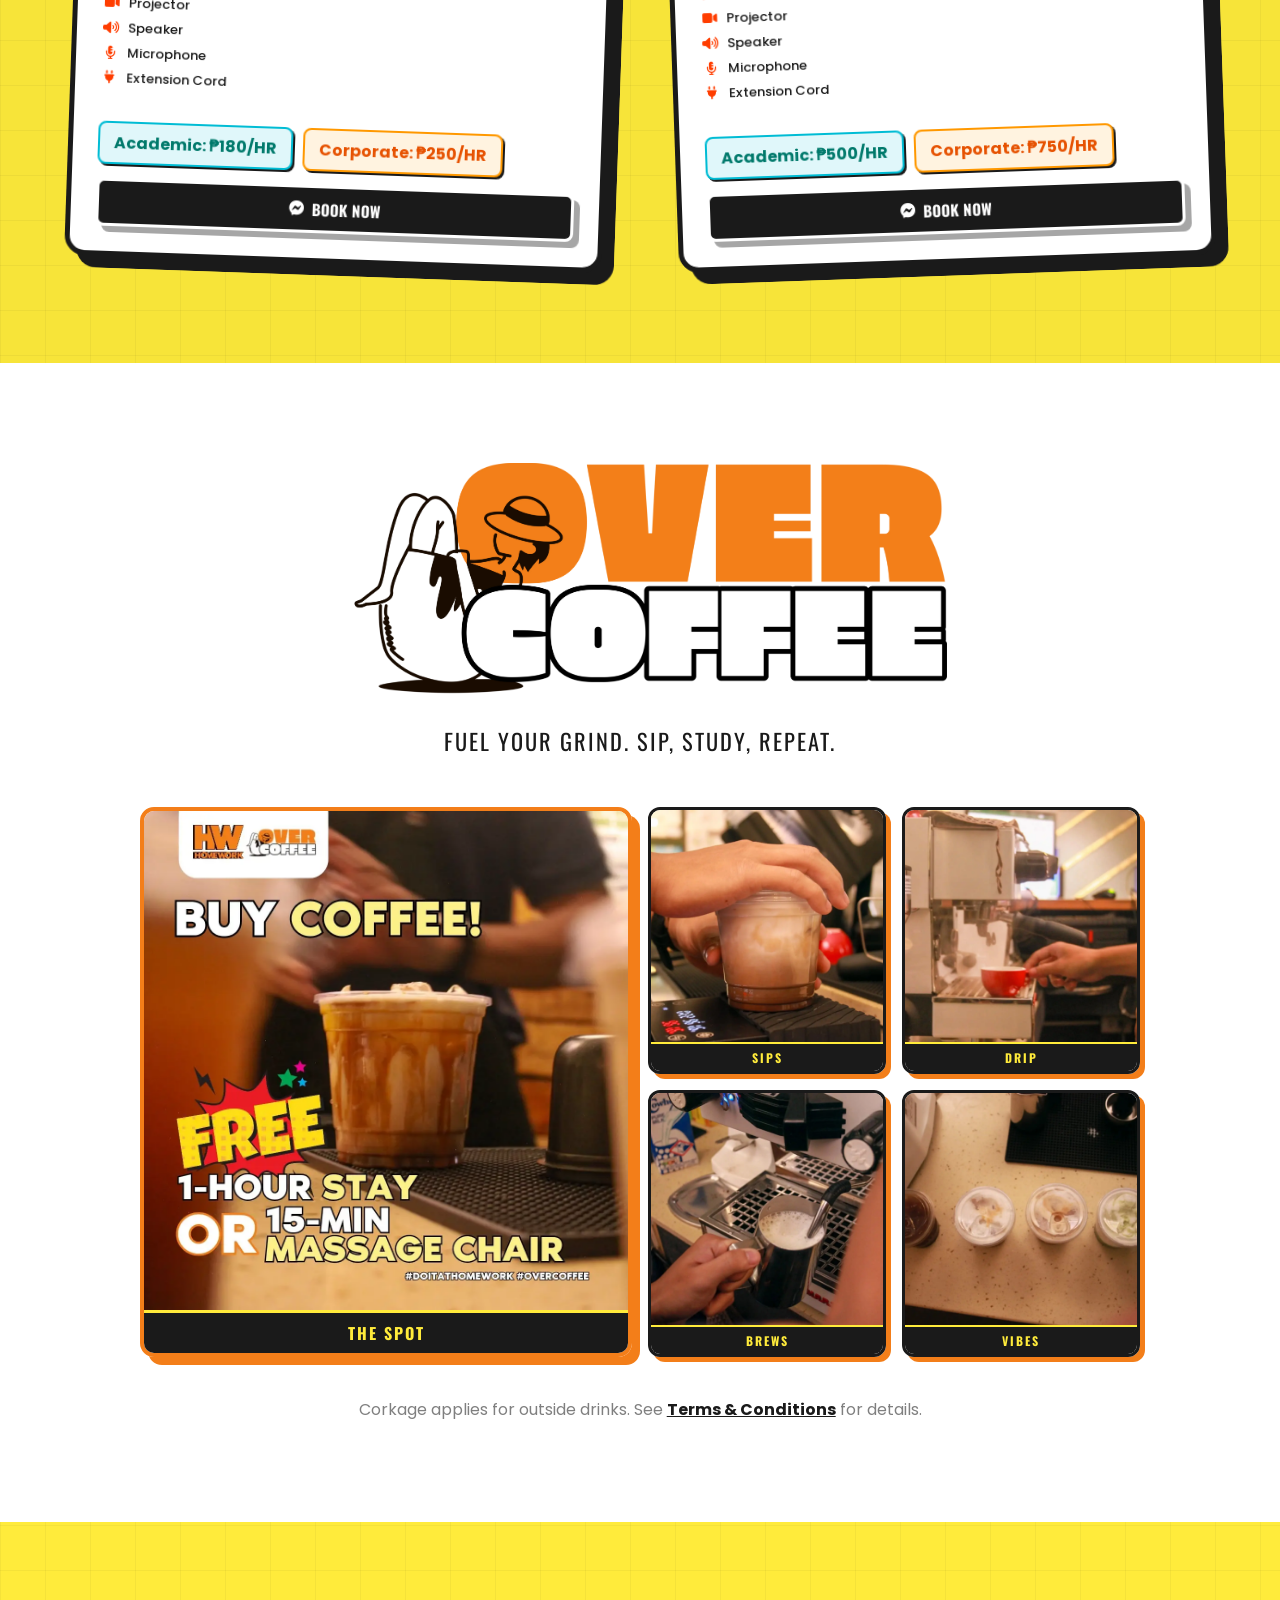
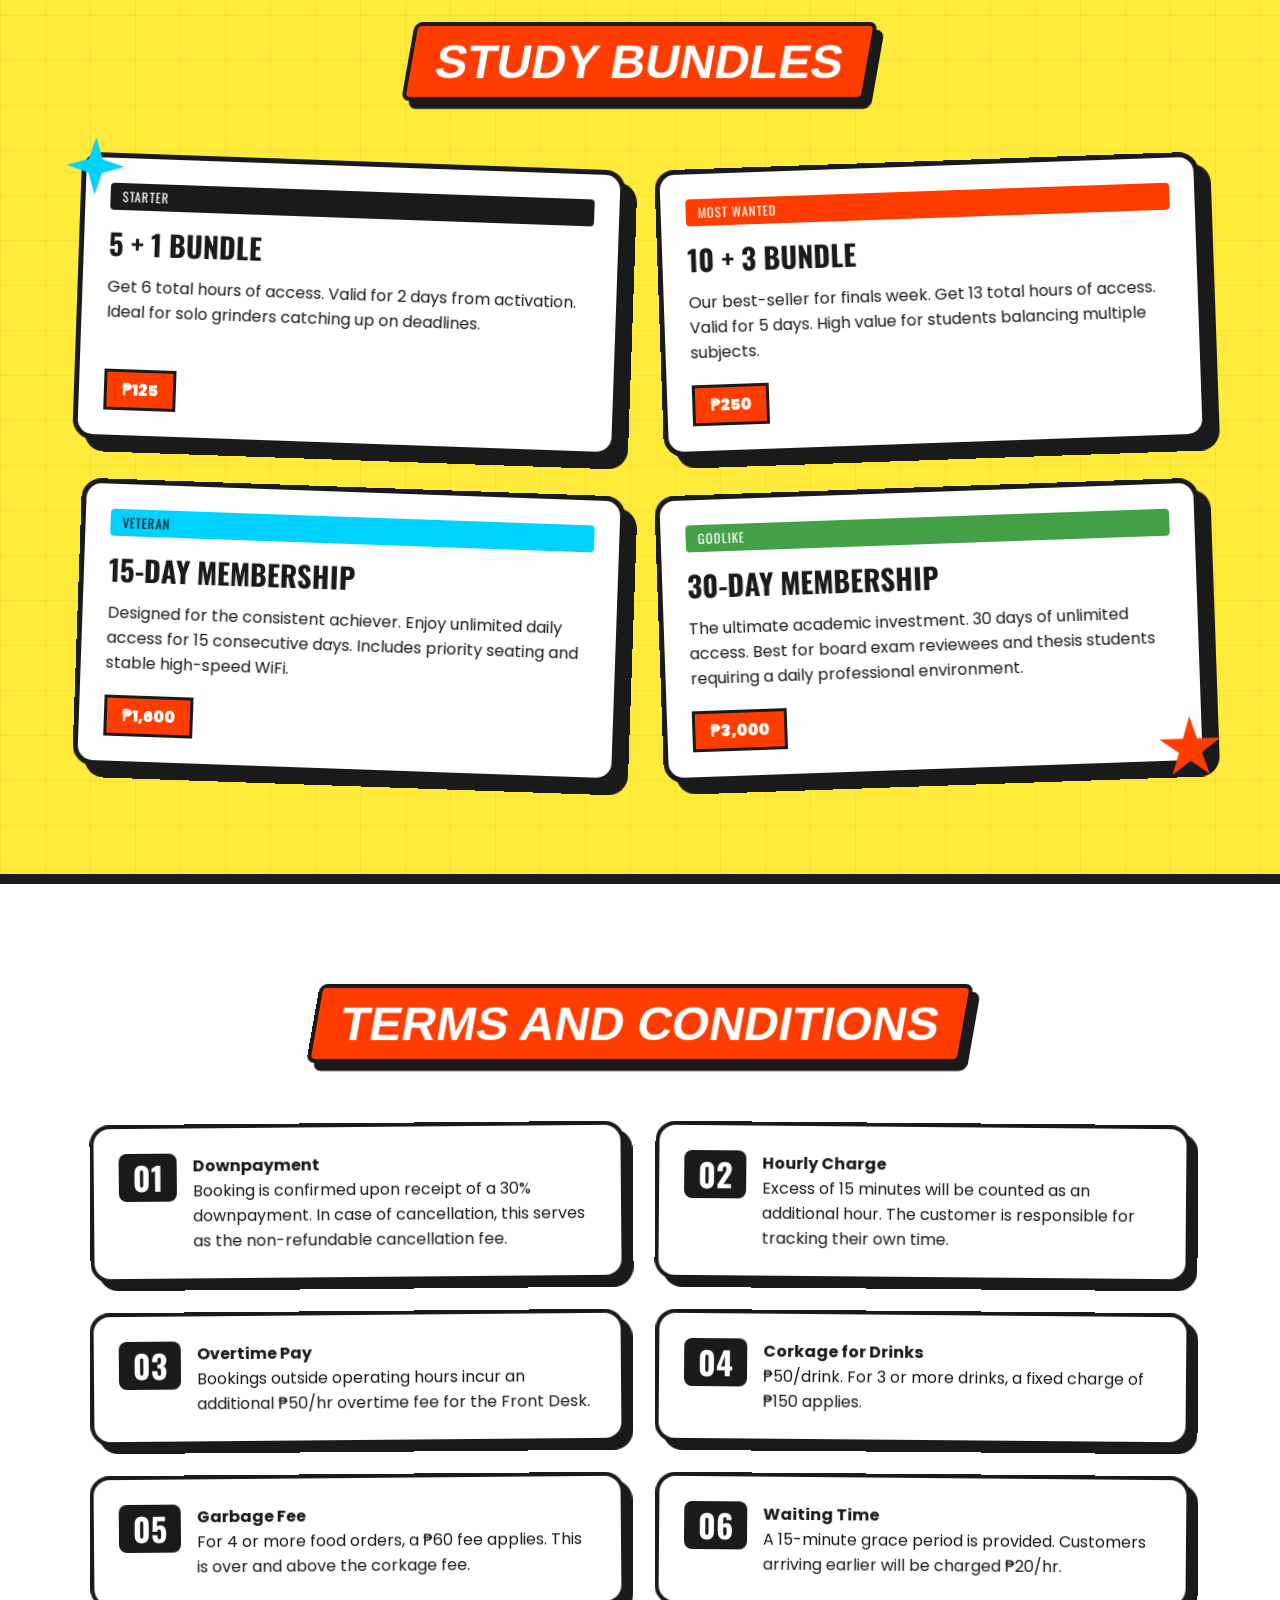
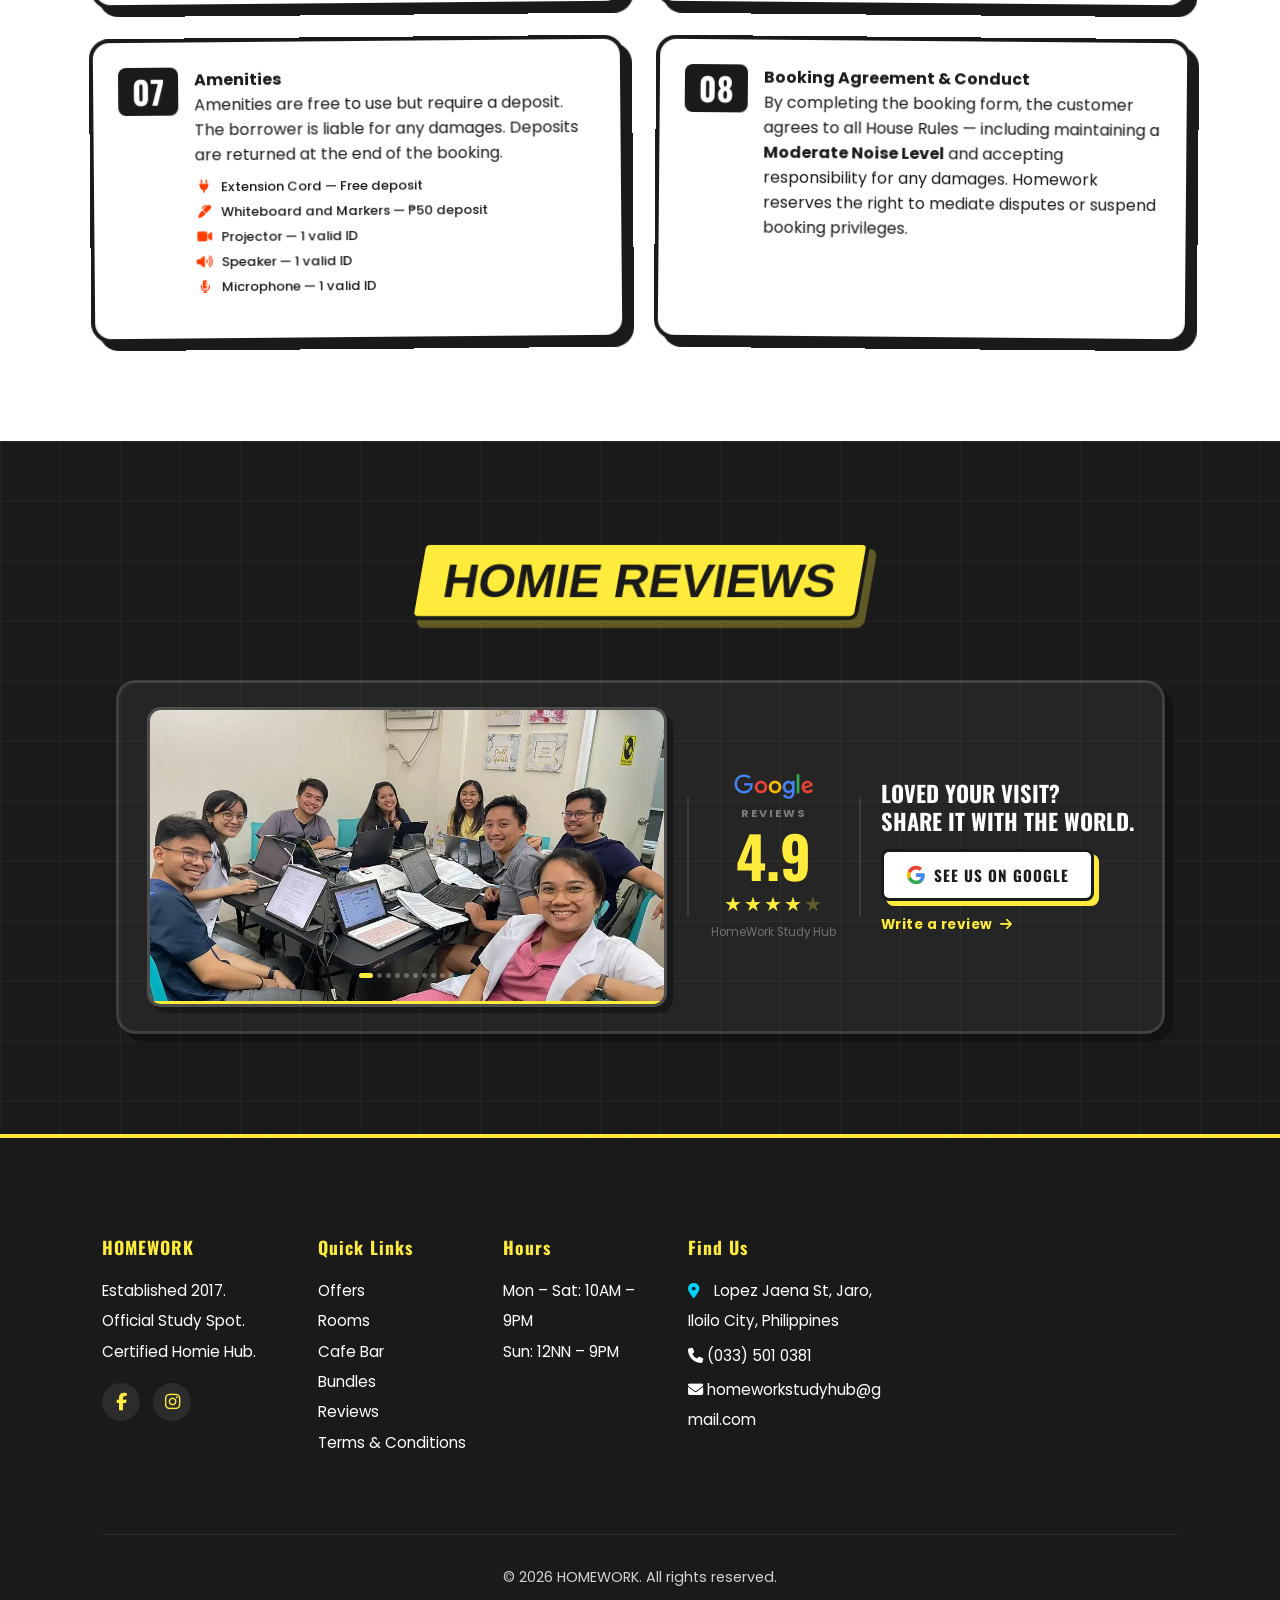
==== commit 249dc3ad: "Added: Site Name" ====
--- a/index.html
+++ b/index.html
@@ -13,6 +13,7 @@
     <link rel="canonical" href="https://homeworkiloilo.netlify.app/">
  
     <!-- Open Graph -->
+    <meta property="og:site_name" content="HomeWork">
     <meta property="og:title" content="HomeWork Iloilo | Study Hub & Work Space — Jaro, Iloilo City">
     <meta property="og:description" content="Your official study spot in Jaro, Iloilo City. ₱25/hr, fiber WiFi, function rooms & cafe bar.">
     <meta property="og:url" content="https://homeworkiloilo.netlify.app/">
@@ -42,7 +43,7 @@
     {
       "@context": "https://schema.org",
       "@type": "LocalBusiness",
-      "name": "HomeWork Study Hub",
+      "name": "HomeWork",
       "image": "https://homeworkiloilo.netlify.app/img/perks.webp",
       "url": "https://homeworkiloilo.netlify.app/",
       "telephone": "(033) 501 0381",
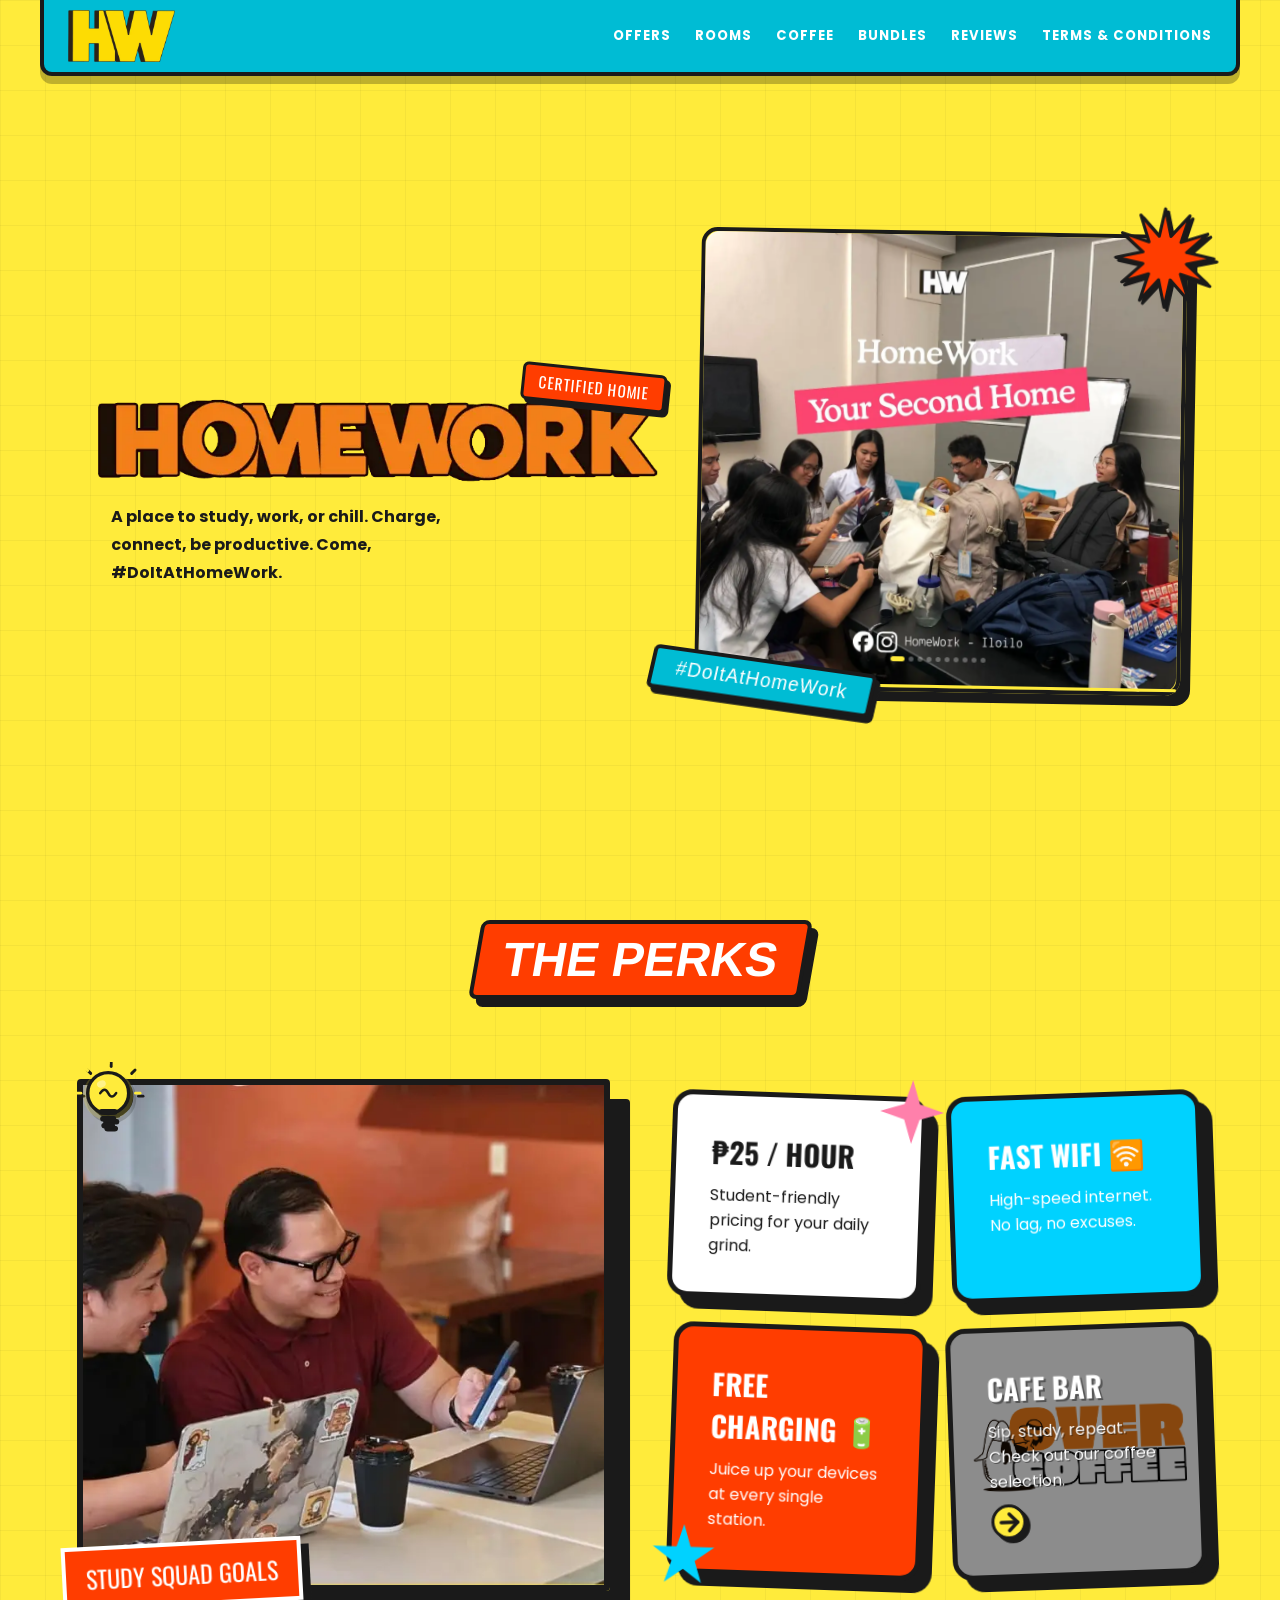
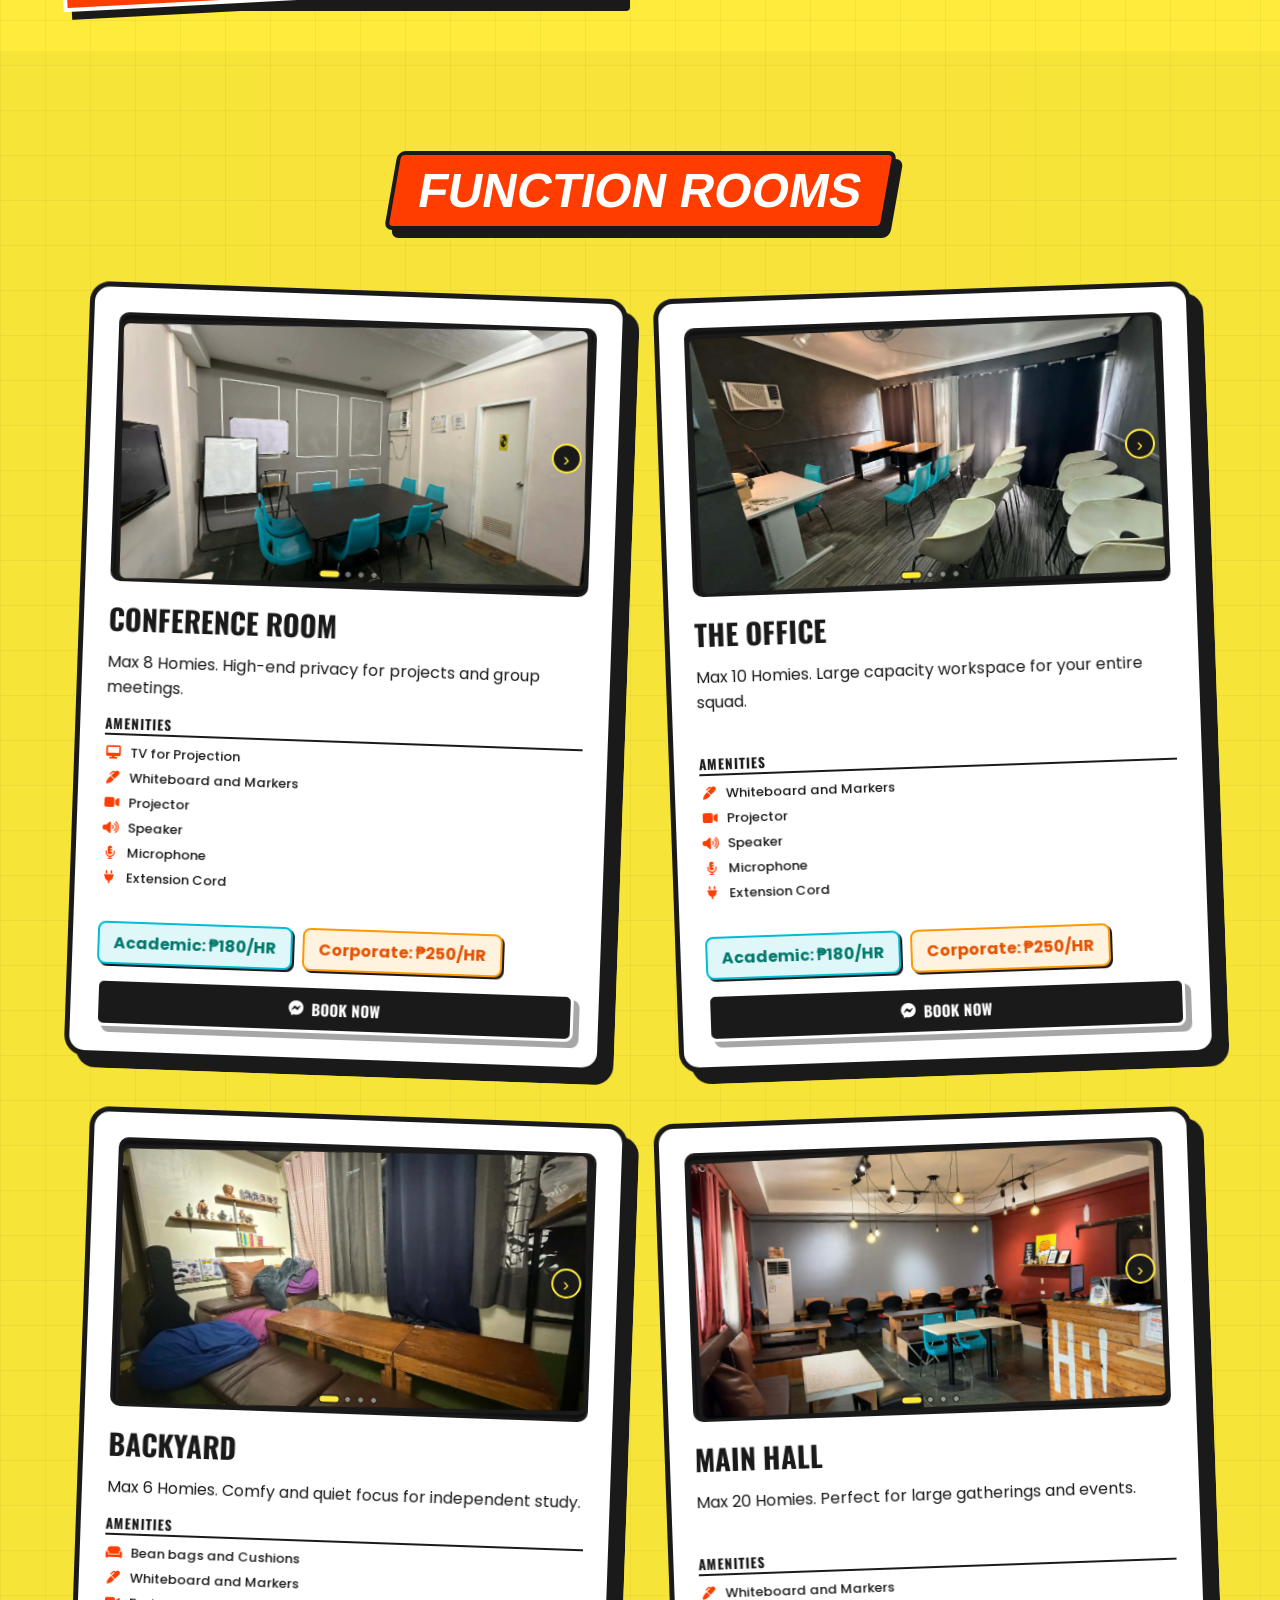
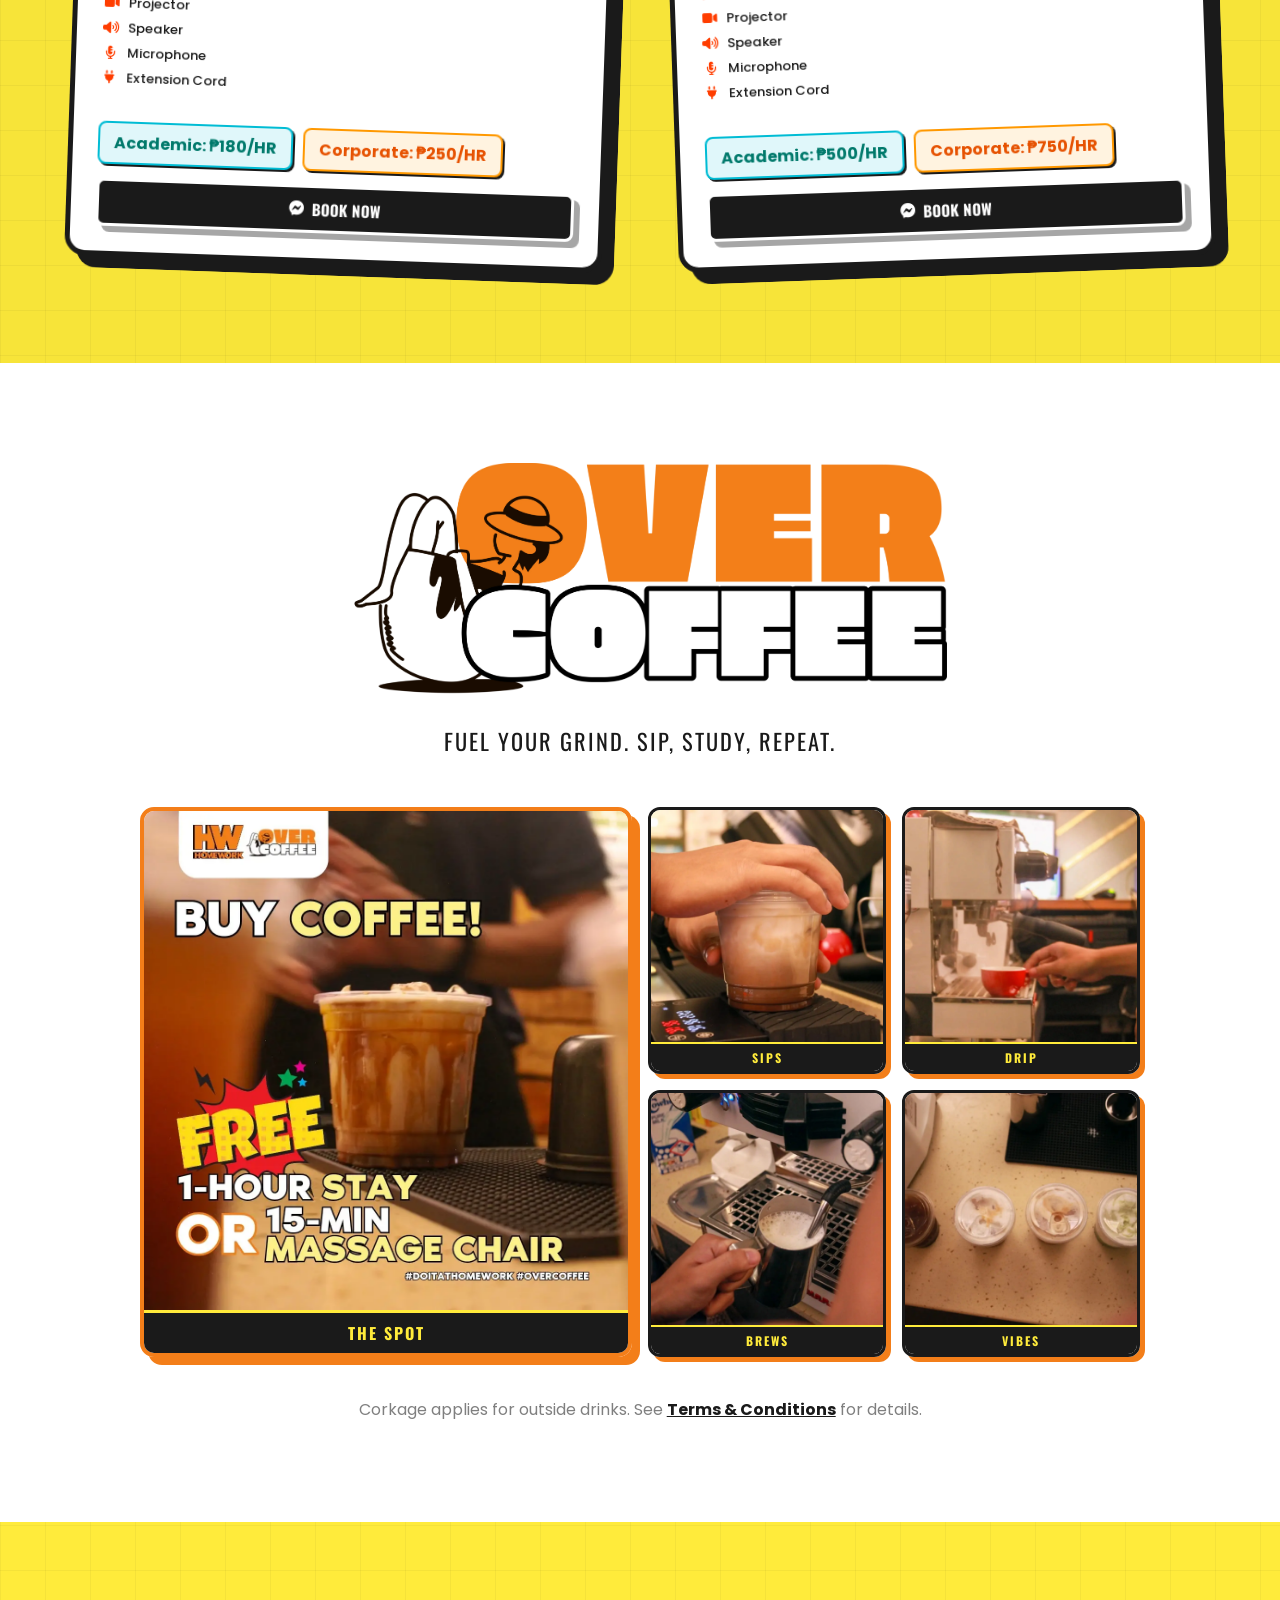
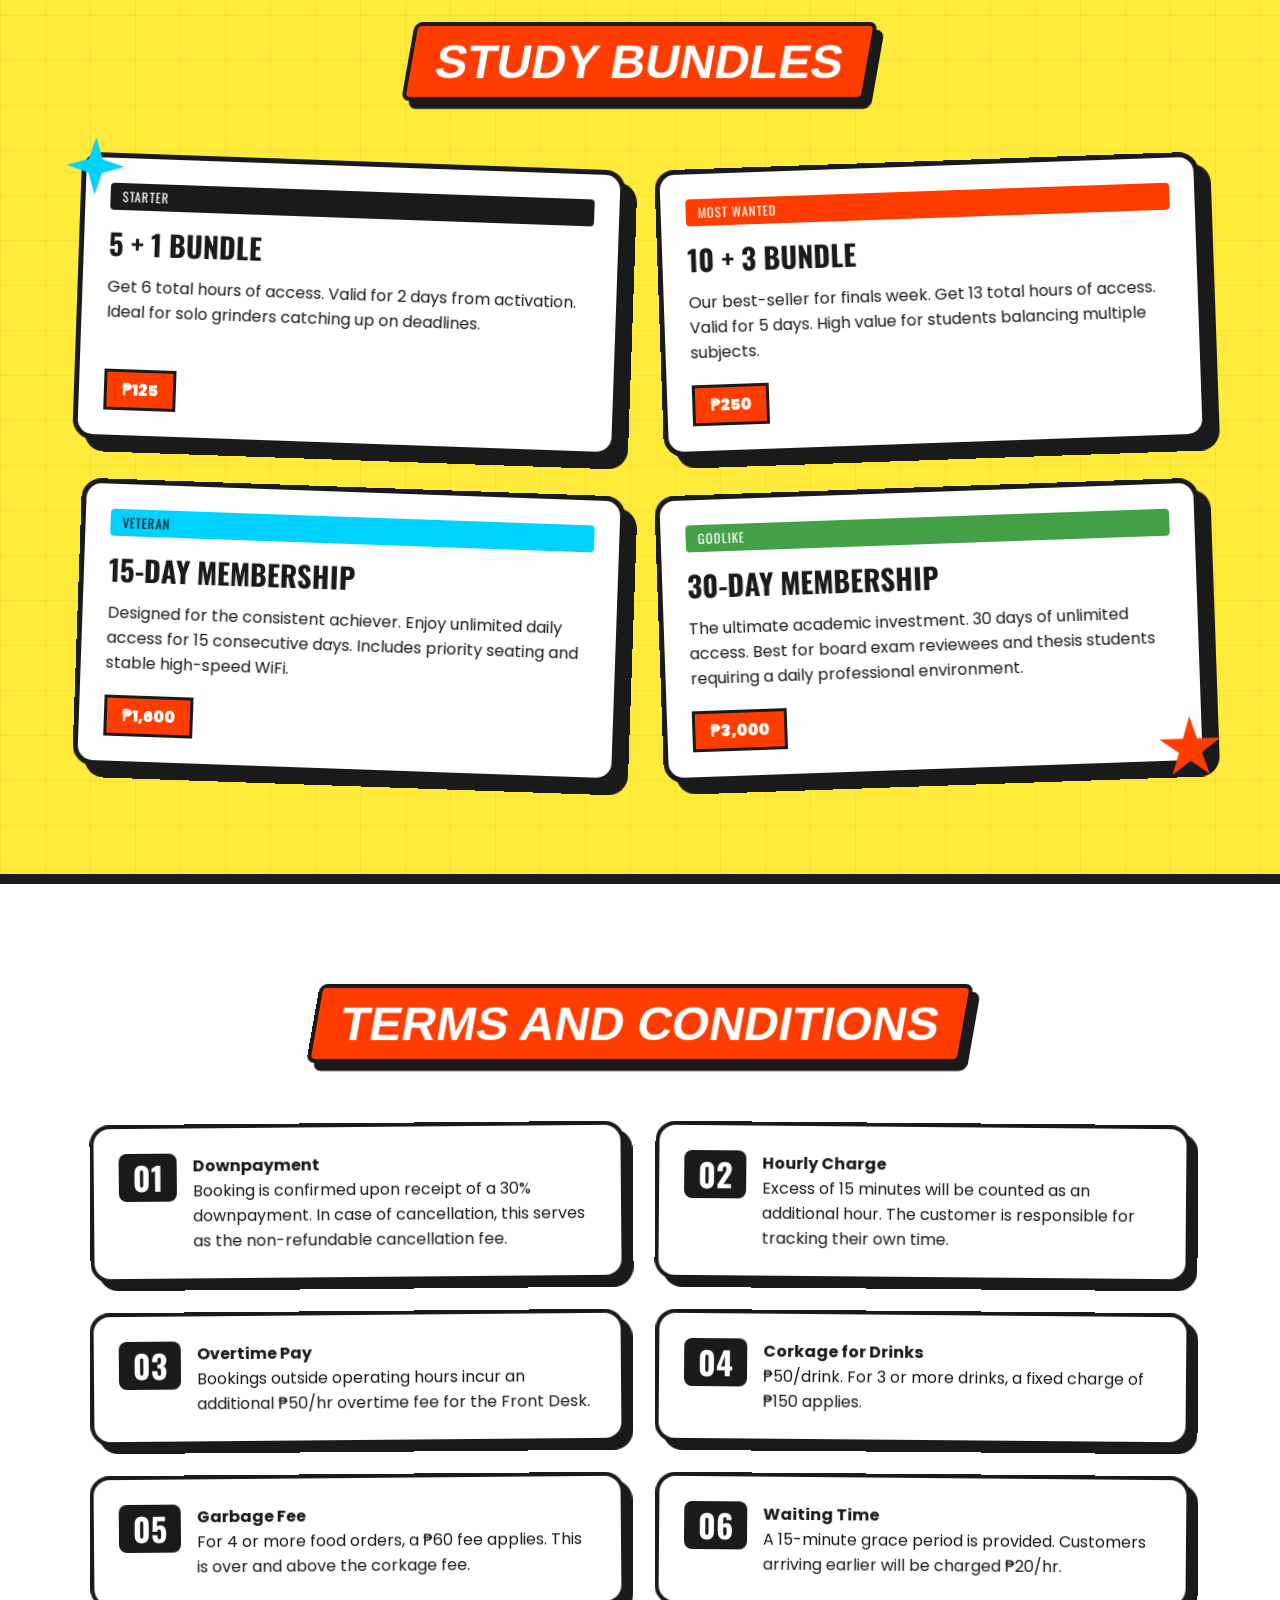
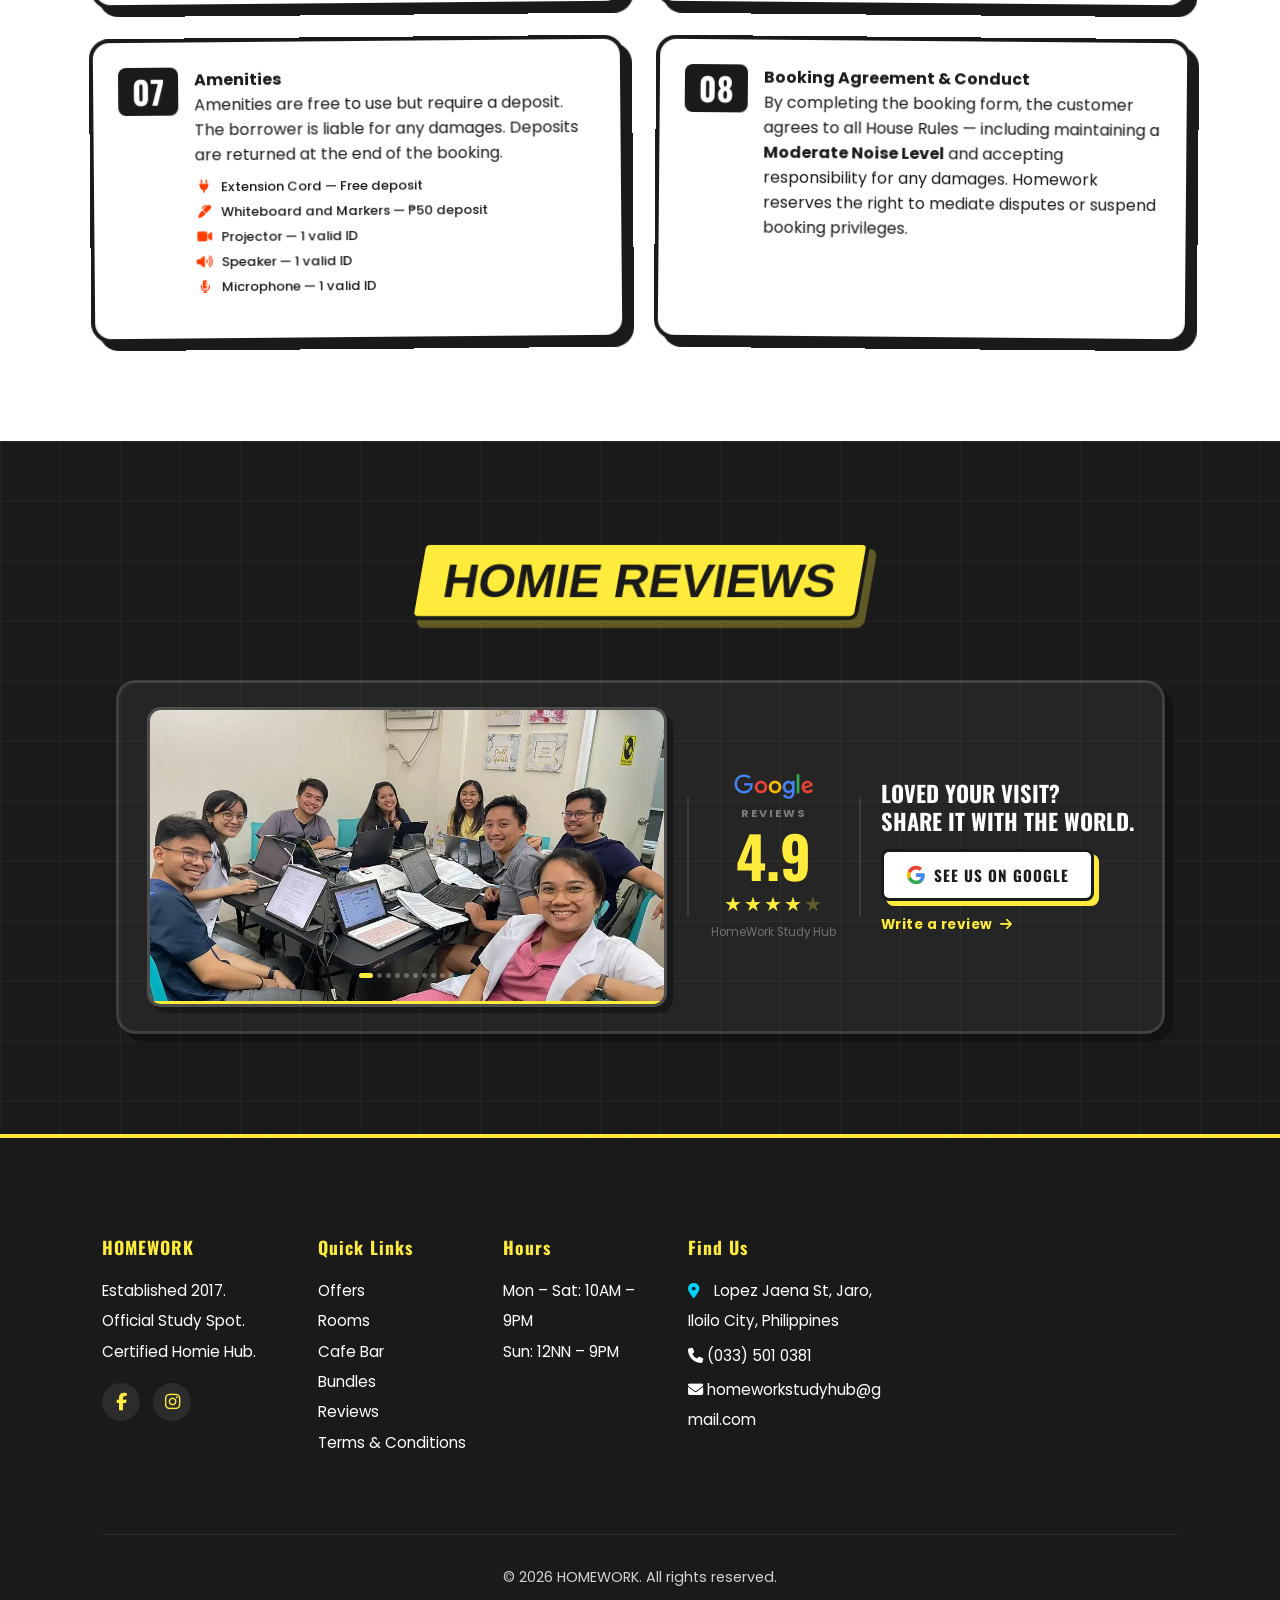
==== commit 18b2cb6e: "change: Site Name" ====
--- a/index.html
+++ b/index.html
@@ -13,7 +13,7 @@
     <link rel="canonical" href="https://homeworkiloilo.netlify.app/">
  
     <!-- Open Graph -->
-    <meta property="og:site_name" content="HomeWork">
+    <meta property="og:site_name" content="HomeWork Iloilo">
     <meta property="og:title" content="HomeWork Iloilo | Study Hub & Work Space — Jaro, Iloilo City">
     <meta property="og:description" content="Your official study spot in Jaro, Iloilo City. ₱25/hr, fiber WiFi, function rooms & cafe bar.">
     <meta property="og:url" content="https://homeworkiloilo.netlify.app/">
@@ -43,7 +43,7 @@
     {
       "@context": "https://schema.org",
       "@type": "LocalBusiness",
-      "name": "HomeWork",
+      "name": "HomeWork Iloilo",
       "image": "https://homeworkiloilo.netlify.app/img/perks.webp",
       "url": "https://homeworkiloilo.netlify.app/",
       "telephone": "(033) 501 0381",
